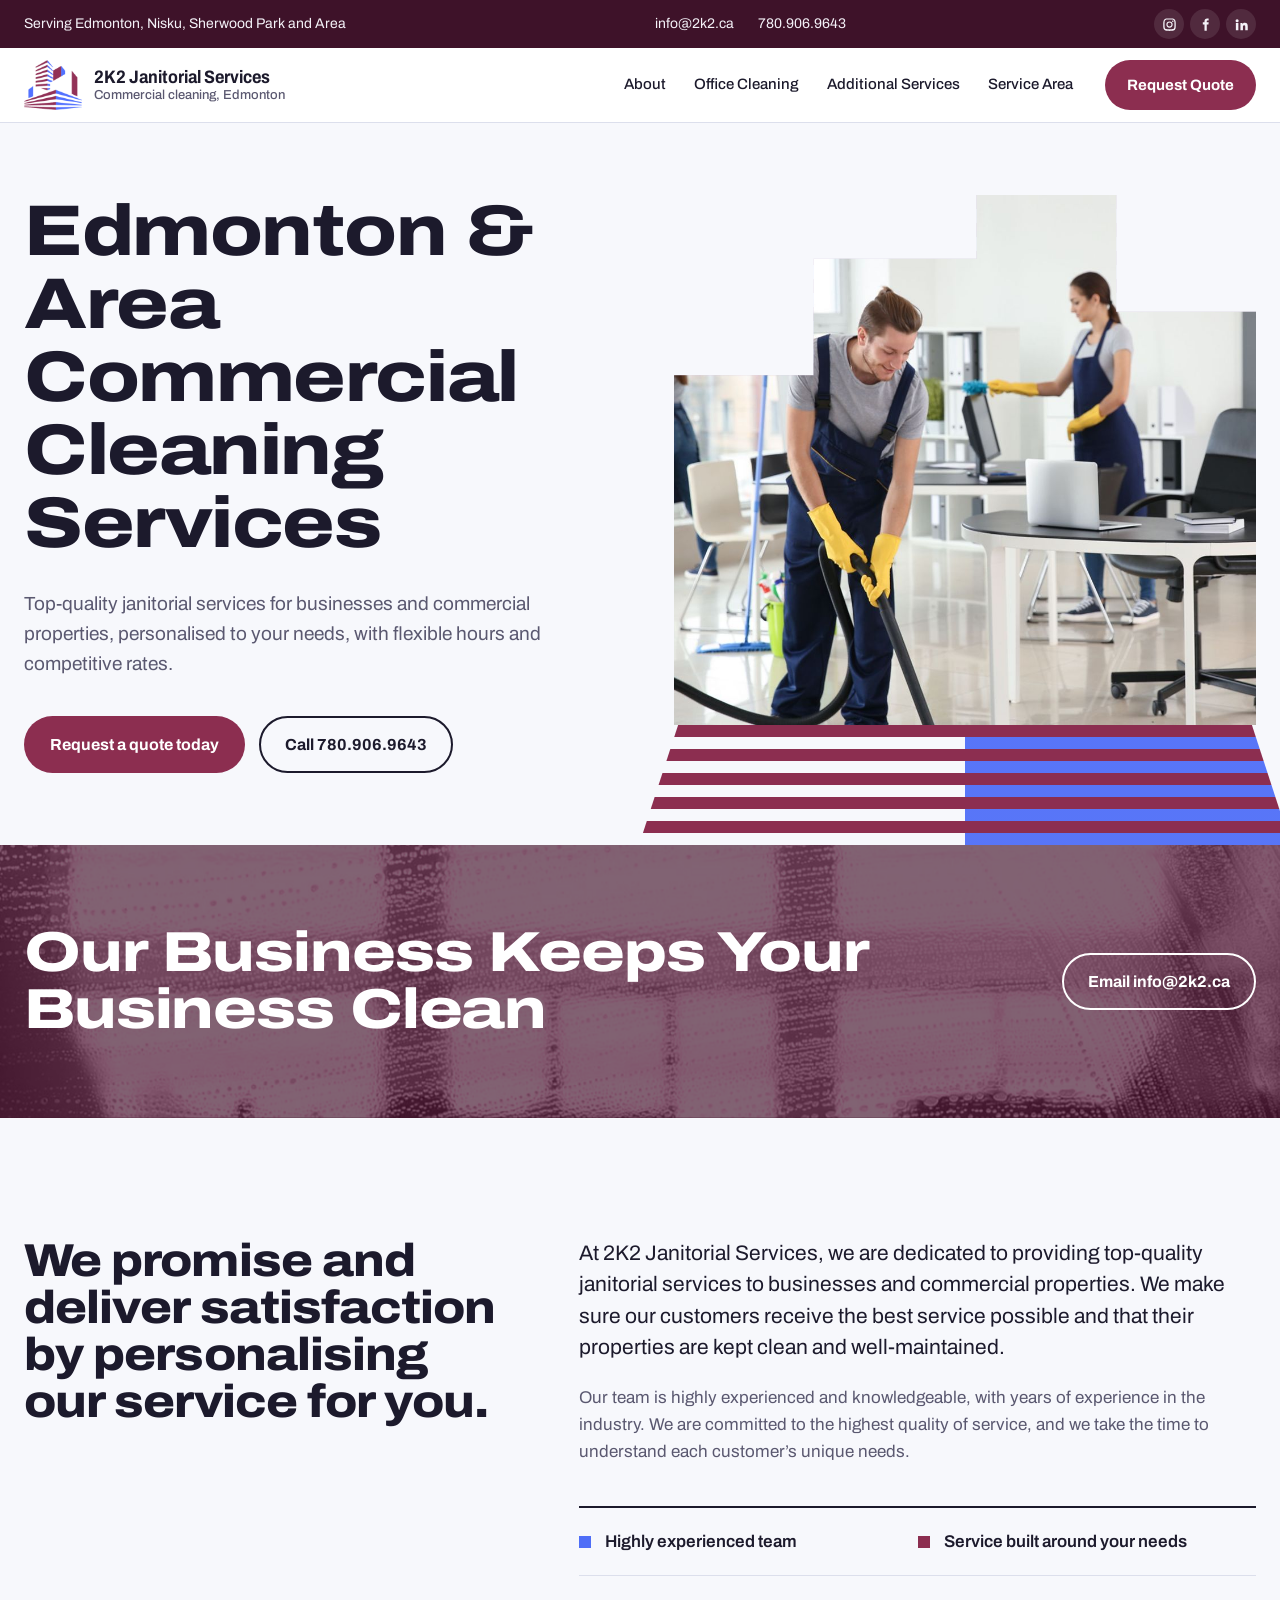
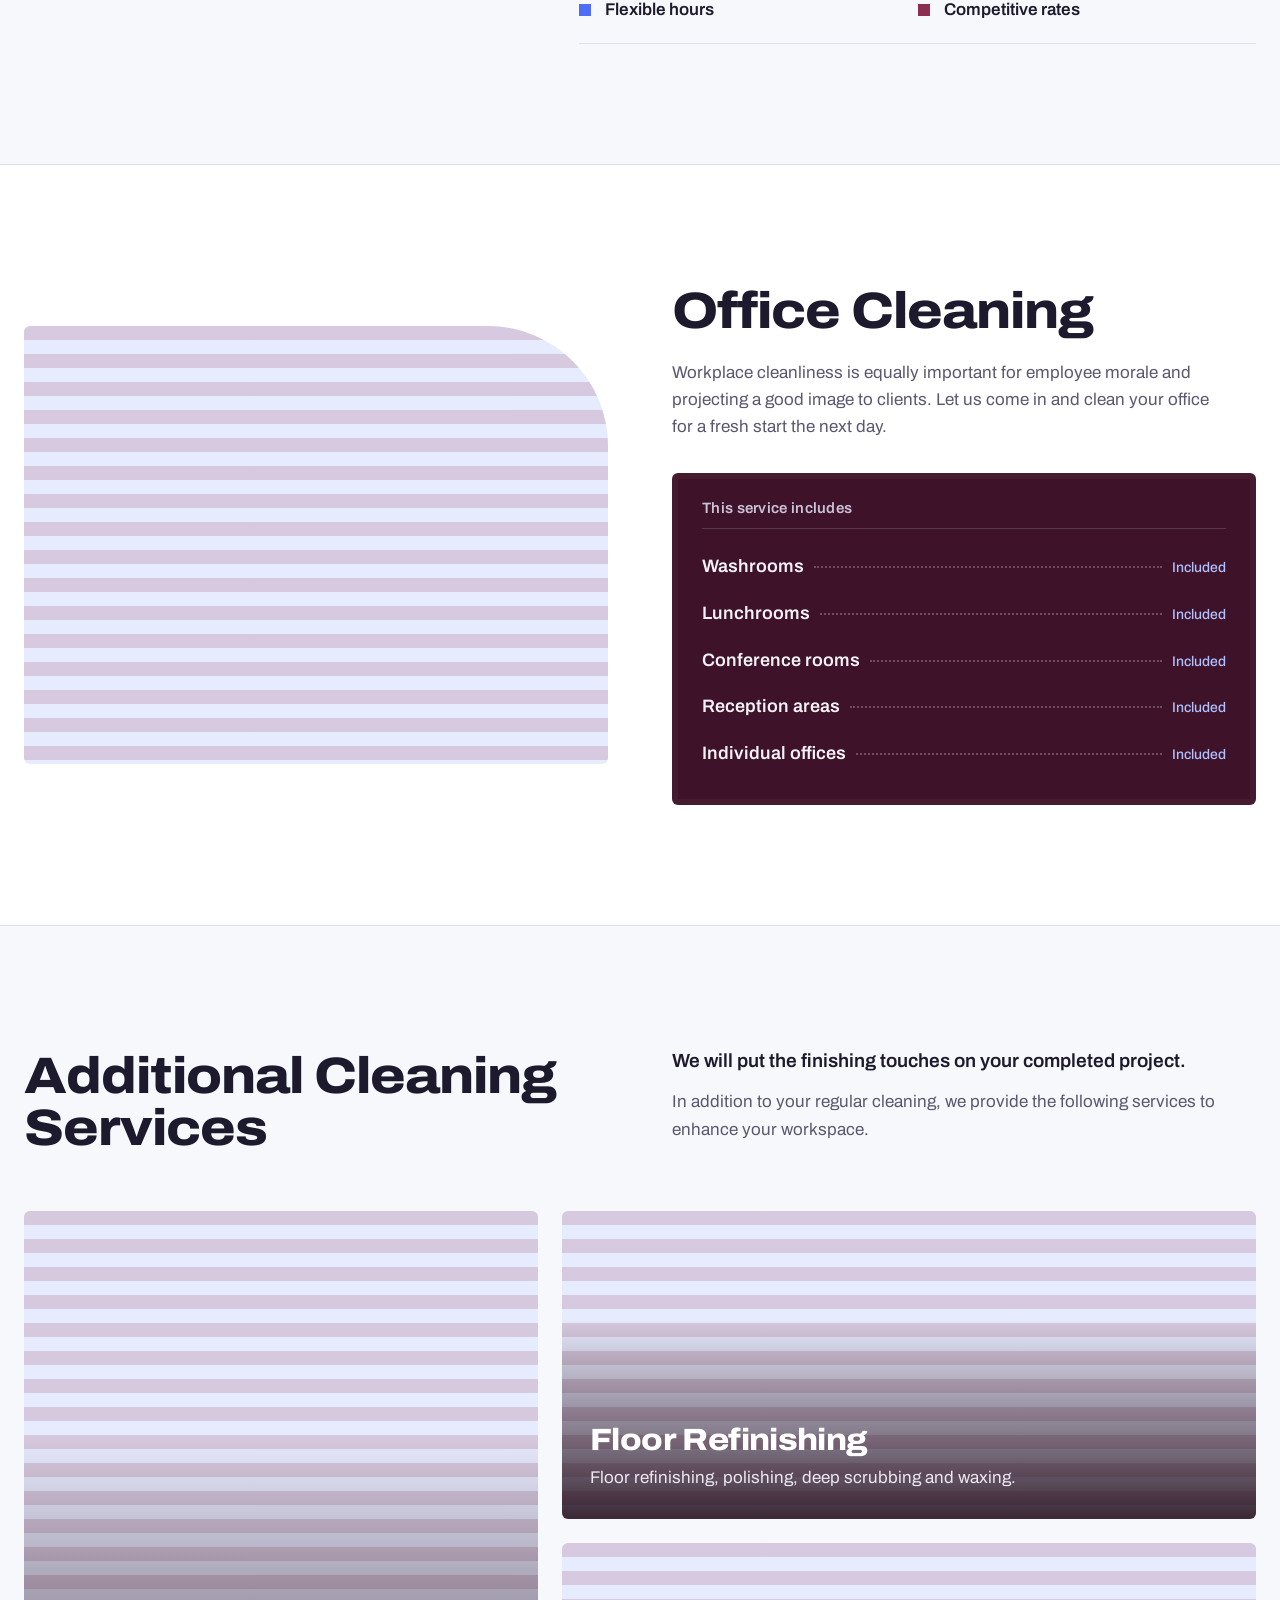
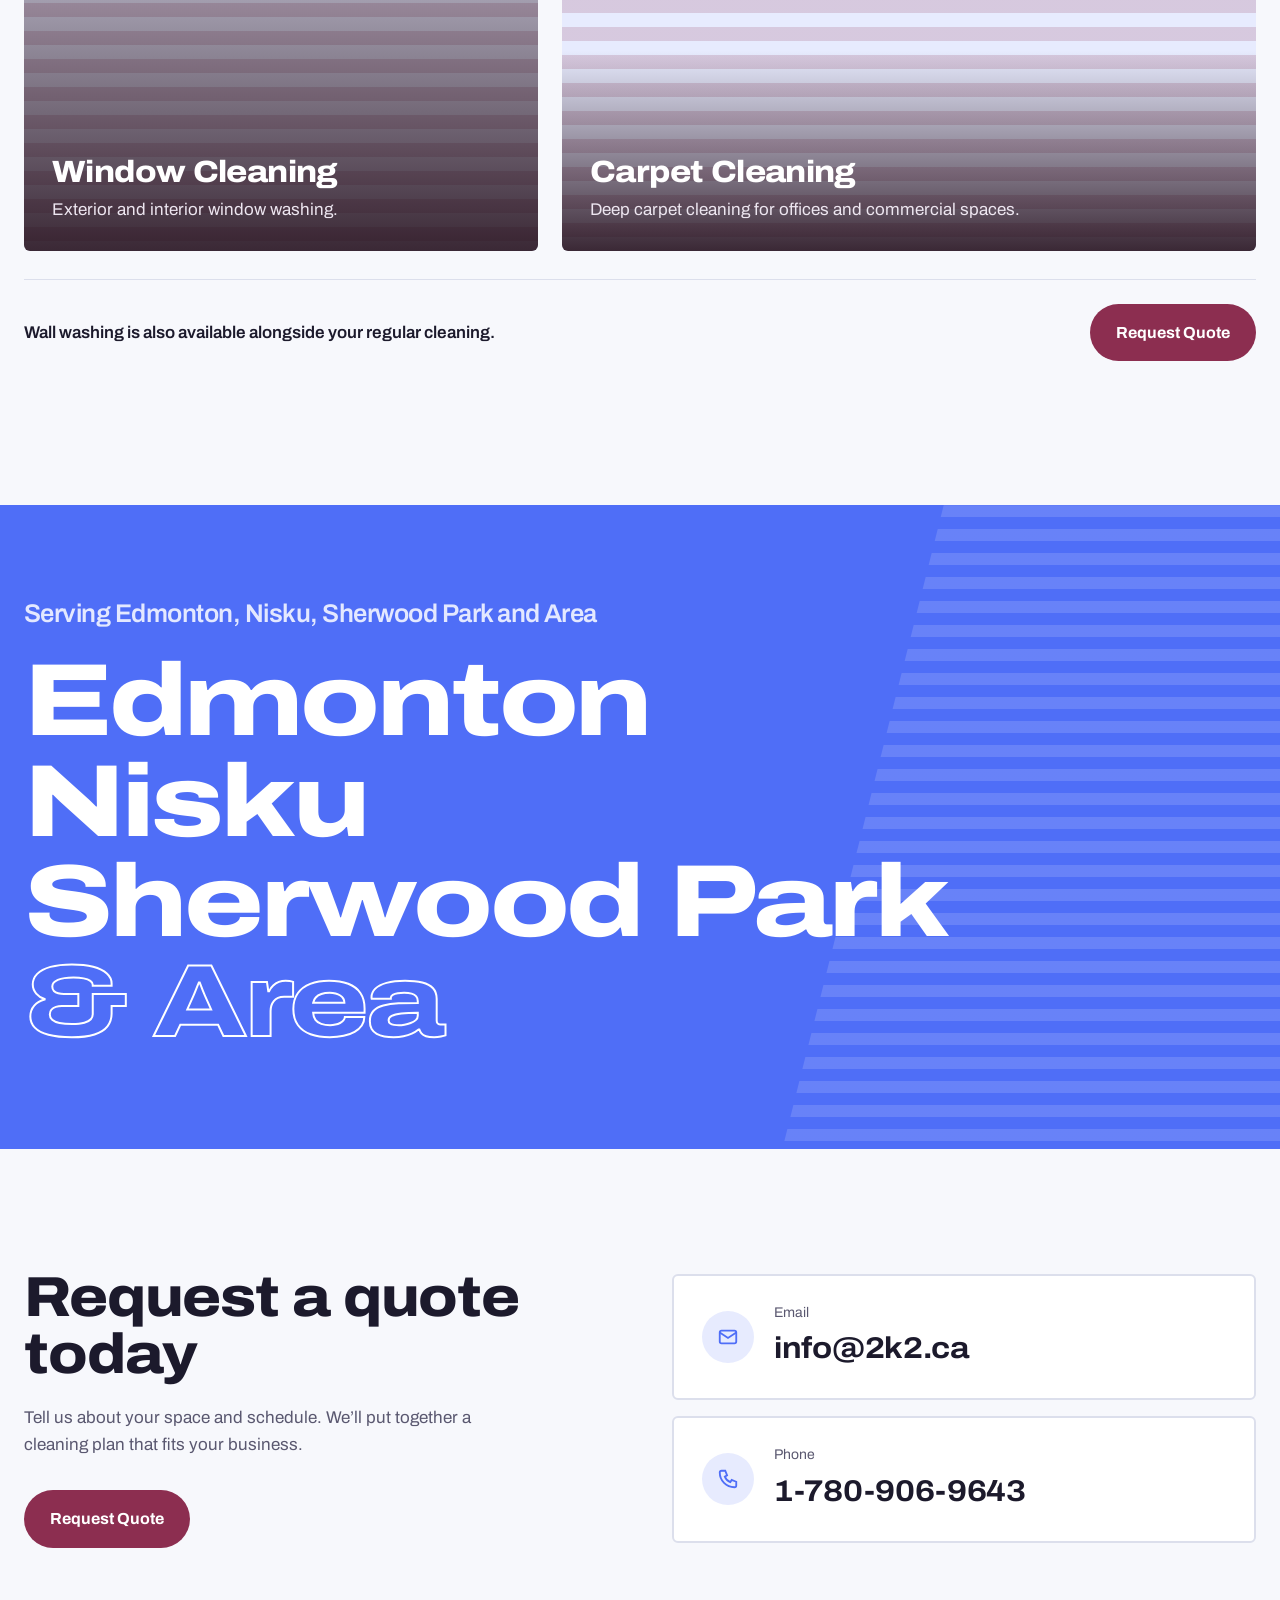
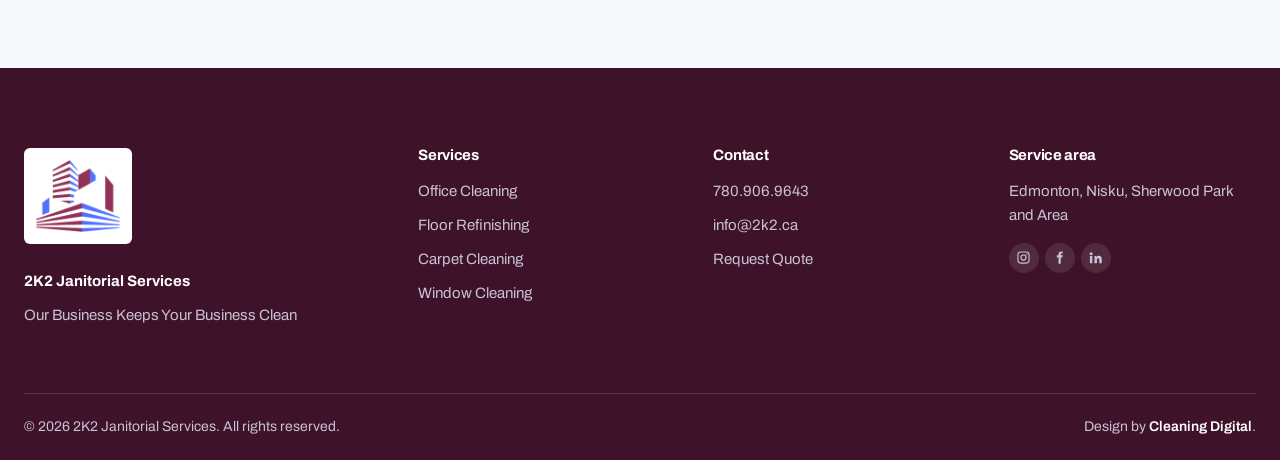
==== index.html @ 04703ae7 "2K2 homepage redesign: index.html and images" ====
<!DOCTYPE html>
<html lang="en">
<head>
<meta charset="utf-8">
<meta name="viewport" content="width=device-width, initial-scale=1, viewport-fit=cover">
<title>Edmonton & Area Commercial Cleaning Services | 2K2 Janitorial Services</title>
<meta name="description" content="We promise and deliver satisfaction by personalising our service for you! Commercial and office cleaning in Edmonton, Nisku, Sherwood Park and area.">
<link rel="icon" href="images/2k2-logo.png">
<link rel="preconnect" href="https://fonts.googleapis.com">
<link rel="preconnect" href="https://fonts.gstatic.com" crossorigin>
<link href="https://fonts.googleapis.com/css2?family=Archivo:wdth,wght@62..125,400..800&display=swap" rel="stylesheet">
<style>
:root{
  --plum:#8C2E50; --plum-deep:#3E1229; --blue:#4F6EF7; --blue-soft:#E7EBFE;
  --ink:#1C1A2C; --muted:#5A5870; --paper:#F7F8FC; --surface:#FFFFFF; --line:#DCDFEC;
  --on-dark:#F4F2F8; --on-dark-muted:#C9C2D6;
  --font:"Archivo",system-ui,-apple-system,"Segoe UI",Roboto,Arial,sans-serif;
  box-sizing:border-box;
  padding-top:env(safe-area-inset-top,0px);
  padding-bottom:env(safe-area-inset-bottom,0px);
  color-scheme:light;
}
@media (prefers-color-scheme:dark){
  :root:not([data-theme="light"]){
    --plum:#C85C84; --plum-deep:#2A0C1C; --blue:#7C93FF; --blue-soft:#1F2547;
    --ink:#EEEDF5; --muted:#ABA8BE; --paper:#13121C; --surface:#1C1B28; --line:#2F2E40;
    color-scheme:dark;
  }
}
:root[data-theme="dark"]{
  --plum:#C85C84; --plum-deep:#2A0C1C; --blue:#7C93FF; --blue-soft:#1F2547;
  --ink:#EEEDF5; --muted:#ABA8BE; --paper:#13121C; --surface:#1C1B28; --line:#2F2E40;
  color-scheme:dark;
}
*,*::before,*::after{box-sizing:inherit}
html{scroll-behavior:smooth;scroll-padding-top:calc(env(safe-area-inset-top,0px) + 84px)}
body{margin:0;font-family:var(--font);color:var(--ink);background:var(--paper);font-size:17px;line-height:1.6;-webkit-font-smoothing:antialiased}
body::before{content:"";position:fixed;inset:0 0 auto;height:env(safe-area-inset-top,0px);z-index:60;background:var(--surface)}
img{max-width:100%;display:block}
a{color:inherit}
a:focus-visible,button:focus-visible{outline:3px solid var(--blue);outline-offset:3px;border-radius:4px}
.wrap{width:min(1240px,100% - 48px);margin-inline:auto}
h1,h2,h3{font-stretch:112%;line-height:1.02;letter-spacing:-.02em;margin:0}

/* image slot: on-brand stripes show until the photo exists */
.slot{position:relative;overflow:hidden;background:
  repeating-linear-gradient(180deg,color-mix(in srgb,var(--plum) 18%,transparent) 0 14px,transparent 14px 28px),var(--blue-soft)}
.slot img{width:100%;height:100%;object-fit:cover}
.tower .slot img{object-position:35% center}

/* top bar (reference structure) */
.topbar{background:var(--plum-deep);color:var(--on-dark);font-size:14px}
.topbar .wrap{display:flex;gap:28px;align-items:center;justify-content:space-between;padding:9px 0;flex-wrap:wrap}
.topbar a{text-decoration:none}
.topbar a:hover{text-decoration:underline}
.topbar .contact{display:flex;gap:24px;flex-wrap:wrap}
.social{display:flex;gap:6px}
.social a{display:grid;place-items:center;width:30px;height:30px;border-radius:50%;background:rgba(255,255,255,.1)}
.social a:hover{background:var(--blue)}
.social svg{width:15px;height:15px;fill:currentColor}

/* header */
header.site{position:sticky;top:env(safe-area-inset-top,0px);z-index:50;background:var(--surface);border-bottom:1px solid var(--line)}
header.site .wrap{display:flex;align-items:center;gap:32px;padding:12px 0}
.brand{display:flex;align-items:center;gap:12px;text-decoration:none}
.brand img{width:58px;height:auto}
.brand span{font-stretch:88%;font-weight:700;font-size:18px;line-height:1.1}
.brand small{display:block;font-weight:500;color:var(--muted);font-size:13px;font-stretch:100%}
nav.main{display:flex;gap:28px;margin-left:auto}
nav.main a{text-decoration:none;font-weight:500;font-size:15px;padding:6px 0;border-bottom:2px solid transparent}
nav.main a:hover{border-color:var(--blue)}
.btn{white-space:nowrap;display:inline-flex;align-items:center;gap:10px;text-decoration:none;font-weight:700;font-size:16px;padding:14px 24px;border-radius:999px;border:2px solid transparent;transition:background .2s,color .2s}
.btn.primary{background:var(--plum);color:#fff}
.btn.primary:hover{background:var(--plum-deep)}
.btn.ghost{border-color:currentColor}
.btn.ghost:hover{background:var(--ink);color:var(--paper)}
header .btn{padding:11px 20px;font-size:15px}

/* hero */
.hero{padding:72px 0 0;overflow:hidden}
.hero .wrap{display:grid;grid-template-columns:1.02fr 1fr;gap:56px;align-items:end}
.hero h1{font-size:clamp(42px,5.6vw,84px);font-weight:800;font-stretch:118%;color:var(--ink)}
.hero .lead{font-size:19px;color:var(--muted);max-width:34em;margin:28px 0 36px}
.hero .ctas{display:flex;gap:14px;flex-wrap:wrap;margin-bottom:72px}
.hero .ctas .btn.ghost{color:var(--ink)}
.tower{position:relative;align-self:stretch;min-height:520px}
.tower .slot{position:absolute;inset:0 0 120px 0;
  clip-path:polygon(0 34%,24% 34%,24% 12%,52% 12%,52% 0,76% 0,76% 22%,100% 22%,100% 100%,0 100%)}
.tower .base{position:absolute;left:-6%;right:-6%;bottom:0;height:120px;
  background:repeating-linear-gradient(180deg,var(--plum) 0 12px,transparent 12px 24px);
  clip-path:polygon(6% 0,94% 0,100% 100%,0 100%)}
.tower .base::after{content:"";position:absolute;inset:0;
  background:repeating-linear-gradient(180deg,transparent 0 12px,var(--blue) 12px 24px);
  clip-path:polygon(50% 0,100% 0,100% 100%,50% 100%);opacity:.95}
@media (prefers-reduced-motion:no-preference){
  .tower .slot{animation:rise 1.1s cubic-bezier(.2,.7,.2,1) both}
  .tower .base{animation:spread .9s cubic-bezier(.2,.7,.2,1) both}
  @keyframes rise{from{clip-path:polygon(0 100%,24% 100%,24% 100%,52% 100%,52% 100%,76% 100%,76% 100%,100% 100%,100% 100%,0 100%)}}
  @keyframes spread{from{transform:scaleX(.4);opacity:0}}
}

/* tagline band on real window photo */
.band{position:relative;background:var(--plum-deep);color:#fff}
.band .slot{position:absolute;inset:0;background:var(--plum-deep)}
.band .slot img{opacity:.35;mix-blend-mode:luminosity}
.band .wrap{position:relative;padding:80px 0;display:flex;justify-content:space-between;align-items:center;gap:32px;flex-wrap:wrap}
.band p{margin:0;font-weight:800;font-stretch:125%;font-size:clamp(30px,4.4vw,62px);line-height:1;letter-spacing:-.02em;max-width:15em}
.band .btn.ghost{color:#fff}
.band .btn.ghost:hover{background:#fff;color:var(--plum-deep)}

/* about */
.about{padding:120px 0}
.about .wrap{display:grid;grid-template-columns:5fr 7fr;gap:72px}
.about h2{font-size:clamp(32px,3.6vw,50px);font-weight:800}
.about .copy p{margin:0 0 20px;max-width:38em}
.about .copy p:first-child{font-size:21px;line-height:1.5;color:var(--ink)}
.about .copy p+p{color:var(--muted)}
.commit{display:grid;grid-template-columns:repeat(2,1fr);margin:40px 0 0;padding:0;list-style:none;border-top:2px solid var(--ink)}
.commit li{padding:20px 20px 20px 0;border-bottom:1px solid var(--line);display:flex;gap:14px;align-items:baseline;font-weight:600}
.commit li::before{content:"";flex:none;width:12px;height:12px;background:var(--blue);transform:translateY(1px)}
.commit li:nth-child(even)::before{background:var(--plum)}

/* office cleaning */
.office{background:var(--surface);border-block:1px solid var(--line);padding:120px 0}
.office .wrap{display:grid;grid-template-columns:1fr 1fr;gap:64px;align-items:center}
.office .slot{aspect-ratio:4/3;border-radius:6px 120px 6px 6px}
.office h2{font-size:clamp(34px,4vw,56px);font-weight:800;margin-bottom:22px}
.office p{color:var(--muted);max-width:32em;margin:0 0 32px}
.directory{background:var(--plum-deep);color:var(--on-dark);border-radius:6px;padding:28px 30px;box-shadow:inset 0 0 0 6px rgba(255,255,255,.04)}
.directory h3{font-size:15px;font-stretch:100%;font-weight:600;color:var(--on-dark-muted);letter-spacing:.02em;margin-bottom:14px;padding-bottom:12px;border-bottom:1px solid rgba(255,255,255,.15)}
.directory ul{list-style:none;margin:0;padding:0}
.directory li{display:flex;align-items:baseline;gap:10px;padding:9px 0;font-size:18px;font-weight:600}
.directory li::after{content:"";order:1;flex:1;border-bottom:2px dotted rgba(255,255,255,.25);transform:translateY(-4px)}
.directory li span{order:2;font-size:14px;font-weight:500;color:#AFC0FF}

/* additional services */
.extra{padding:120px 0}
.extra .head{display:grid;grid-template-columns:1fr 1fr;gap:64px;align-items:end;margin-bottom:56px}
.extra h2{font-size:clamp(34px,4vw,56px);font-weight:800}
.extra .head p{margin:0 0 12px;color:var(--muted);max-width:32em}
.extra .head p:first-child{color:var(--ink);font-weight:600;font-size:19px}
.svc-grid{display:grid;grid-template-columns:1fr 1.35fr;grid-template-rows:auto auto;gap:24px}
.svc{position:relative;display:flex;flex-direction:column;justify-content:flex-end;color:#fff;border-radius:6px;overflow:hidden;min-height:300px;text-decoration:none}
.svc .slot{position:absolute;inset:0}
.svc::after{content:"";position:absolute;inset:0;background:linear-gradient(180deg,transparent 35%,rgba(30,8,20,.86))}
.svc .txt{position:relative;z-index:1;padding:28px}
.svc h3{font-size:clamp(24px,2.4vw,34px);font-weight:800;margin-bottom:8px}
.svc p{margin:0;max-width:26em;color:#EDE6F0}
.svc.tall{grid-row:span 2;min-height:640px}
.also{margin-top:28px;display:flex;justify-content:space-between;align-items:center;gap:24px;flex-wrap:wrap;padding:24px 0;border-top:1px solid var(--line)}
.also p{margin:0;font-weight:600}

/* service area */
.area{background:var(--blue);color:#fff;padding:96px 0;position:relative;overflow:hidden}
.area::before{content:"";position:absolute;right:-40px;top:0;bottom:0;width:42%;
  background:repeating-linear-gradient(180deg,rgba(255,255,255,.14) 0 12px,transparent 12px 24px);
  clip-path:polygon(30% 0,100% 0,100% 100%,0 100%)}
.area .wrap{position:relative}
.area h2{font-size:clamp(20px,2vw,26px);font-stretch:100%;font-weight:600;margin-bottom:24px;color:#E3E8FF}
.area ul{list-style:none;margin:0;padding:0}
.area li{font-size:clamp(44px,8vw,120px);font-weight:800;font-stretch:125%;line-height:.98;letter-spacing:-.03em}
.area li:last-child{color:transparent;-webkit-text-stroke:2px #fff}

/* quote */
.quote{padding:120px 0}
.quote .wrap{display:grid;grid-template-columns:1fr 1fr;gap:64px;align-items:center}
.quote h2{font-size:clamp(36px,4.4vw,64px);font-weight:800;margin-bottom:20px}
.quote p{color:var(--muted);margin:0 0 32px;max-width:28em}
.channels{display:grid;gap:16px}
.channel{display:flex;align-items:center;gap:20px;padding:26px 28px;border:2px solid var(--line);border-radius:6px;text-decoration:none;background:var(--surface);transition:border-color .2s}
.channel:hover{border-color:var(--plum)}
.channel .ic{flex:none;display:grid;place-items:center;width:52px;height:52px;border-radius:50%;background:var(--blue-soft);color:var(--blue)}
.channel .ic svg{width:22px;height:22px;fill:none;stroke:currentColor;stroke-width:2}
.channel small{display:block;color:var(--muted);font-size:14px}
.channel strong{font-size:clamp(22px,2.4vw,30px);font-stretch:110%;letter-spacing:-.01em}

/* footer */
footer{background:var(--plum-deep);color:var(--on-dark);padding:80px 0 0;font-size:15px}
footer .cols{display:grid;grid-template-columns:1.4fr 1fr 1fr 1fr;gap:48px;padding-bottom:56px}
footer .logo-tile{display:inline-block;background:#fff;border-radius:6px;padding:12px;margin-bottom:18px}
footer .logo-tile img{width:84px}
footer h3{font-size:15px;font-stretch:100%;font-weight:700;margin-bottom:16px;color:#fff}
footer ul{list-style:none;margin:0;padding:0;display:grid;gap:10px}
footer a{text-decoration:none;color:var(--on-dark-muted)}
footer a:hover{color:#fff;text-decoration:underline}
footer p{margin:0 0 10px;color:var(--on-dark-muted)}
footer .bottom{border-top:1px solid rgba(255,255,255,.12);padding:22px 0;display:flex;justify-content:space-between;gap:16px;flex-wrap:wrap;color:var(--on-dark-muted);font-size:14px}
footer .bottom a{color:#fff;font-weight:600}

@media (max-width:980px){
  nav.main{display:none}
  header .btn{margin-left:auto}
  .hero .wrap,.about .wrap,.office .wrap,.extra .head,.quote .wrap{grid-template-columns:1fr;gap:40px}
  .hero{padding-top:48px}
  .hero .ctas{margin-bottom:8px}
  .tower{min-height:420px}
  .svc-grid{grid-template-columns:1fr}
  .svc.tall{grid-row:auto;min-height:440px}
  footer .cols{grid-template-columns:1fr 1fr}
}
@media (max-width:600px){
  .wrap{width:calc(100% - 36px)}
  .topbar .area-note{display:none}
  .brand small{display:none}
  .commit{grid-template-columns:1fr}
  .about,.office,.extra,.quote{padding:80px 0}
  footer .cols{grid-template-columns:1fr}
  header .btn{padding:10px 16px;font-size:14px}
}
</style>
</head>
<body>

<div class="topbar">
  <div class="wrap">
    <span class="area-note">Serving Edmonton, Nisku, Sherwood Park and Area</span>
    <div class="contact">
      <a href="mailto:info@2k2.ca?subject=Quote">info@2k2.ca</a>
      <a href="tel:1-780-906-9643">780.906.9643</a>
    </div>
    <div class="social">
      <a href="https://www.instagram.com/2k2janitorial/?hl=en" aria-label="Instagram" target="_blank" rel="noopener"><svg viewBox="0 0 24 24"><path d="M12 7a5 5 0 1 0 0 10 5 5 0 0 0 0-10zm0 8.2a3.2 3.2 0 1 1 0-6.4 3.2 3.2 0 0 1 0 6.4zM17.3 5.5a1.2 1.2 0 1 0 0 2.4 1.2 1.2 0 0 0 0-2.4zM12 2.2c-2.7 0-3 0-4 .1-1 0-1.8.2-2.4.5a5 5 0 0 0-1.8 1.2A5 5 0 0 0 2.6 5.8c-.3.6-.4 1.4-.5 2.4-.1 1-.1 1.4-.1 4s0 3 .1 4c0 1 .2 1.8.5 2.4.3.7.6 1.2 1.2 1.8.6.6 1.1.9 1.8 1.2.6.3 1.4.4 2.4.5 1 .1 1.4.1 4 .1s3 0 4-.1c1 0 1.8-.2 2.4-.5a5 5 0 0 0 3-3c.3-.6.4-1.4.5-2.4.1-1 .1-1.4.1-4s0-3-.1-4c0-1-.2-1.8-.5-2.4a5 5 0 0 0-1.2-1.8 5 5 0 0 0-1.8-1.2c-.6-.3-1.4-.4-2.4-.5-1-.1-1.3-.1-4-.1zm0 1.8c2.6 0 2.9 0 3.9.1.9 0 1.5.2 1.8.3.5.2.8.4 1.1.7.3.3.6.7.7 1.1.1.3.3.9.3 1.8.1 1 .1 1.3.1 3.9s0 2.9-.1 3.9c0 .9-.2 1.5-.3 1.8a3.2 3.2 0 0 1-1.8 1.8c-.3.1-.9.3-1.8.3-1 .1-1.3.1-3.9.1s-2.9 0-3.9-.1c-.9 0-1.5-.2-1.8-.3a3 3 0 0 1-1.1-.7 3 3 0 0 1-.7-1.1c-.1-.3-.3-.9-.3-1.8-.1-1-.1-1.3-.1-3.9s0-2.9.1-3.9c0-.9.2-1.5.3-1.8.2-.5.4-.8.7-1.1.3-.3.7-.6 1.1-.7.3-.1.9-.3 1.8-.3 1-.1 1.3-.1 3.9-.1z"/></svg></a>
      <a href="https://www.facebook.com/2k2janitorial/" aria-label="Facebook" target="_blank" rel="noopener"><svg viewBox="0 0 24 24"><path d="M14 8.5V6.8c0-.8.2-1.2 1.4-1.2H17V2.4c-.3 0-1.3-.1-2.5-.1-2.5 0-4.1 1.5-4.1 4.3v1.9H7.7v3.3h2.7V22H14V11.8h2.7l.4-3.3H14z"/></svg></a>
      <a href="https://www.linkedin.com/company/2k2-janitorial/about/" aria-label="LinkedIn" target="_blank" rel="noopener"><svg viewBox="0 0 24 24"><path d="M4.98 3.5a2.5 2.5 0 1 1 0 5 2.5 2.5 0 0 1 0-5zM3 9.5h4V21H3V9.5zm6.5 0h3.8v1.6h.1c.5-1 1.8-2 3.8-2 4 0 4.8 2.6 4.8 6V21h-4v-5.1c0-1.2 0-2.8-1.7-2.8s-2 1.3-2 2.7V21h-4V9.5z"/></svg></a>
    </div>
  </div>
</div>

<header class="site">
  <div class="wrap">
    <a class="brand" href="https://www.2k2.ca">
      <img src="images/2k2-logo.png" alt="2K2 Janitorial Services logo" width="355" height="304">
      <span>2K2 Janitorial Services<small>Commercial cleaning, Edmonton</small></span>
    </a>
    <nav class="main" aria-label="Main">
      <a href="#about">About</a>
      <a href="#office-cleaning">Office Cleaning</a>
      <a href="#additional-services">Additional Services</a>
      <a href="#service-area">Service Area</a>
    </nav>
    <a class="btn primary" href="https://www.2k2.ca/contact">Request Quote</a>
  </div>
</header>

<main>
  <section class="hero">
    <div class="wrap">
      <div>
        <h1>Edmonton &amp; Area Commercial Cleaning Services</h1>
        <p class="lead">Top-quality janitorial services for businesses and commercial properties, personalised to your needs, with flexible hours and competitive rates.</p>
        <div class="ctas">
          <a class="btn primary" href="https://www.2k2.ca/contact">Request a quote today</a>
          <a class="btn ghost" href="tel:1-780-906-9643">Call 780.906.9643</a>
        </div>
      </div>
      <div class="tower" aria-hidden="false">
        <div class="slot"><img src="images/hero-office-crew.jpg" alt="2K2 cleaning crew vacuuming and wiping down an office" onerror="this.remove()"></div>
        <div class="base" aria-hidden="true"></div>
      </div>
    </div>
  </section>

  <section class="band" aria-label="Our promise">
    <div class="slot"><img src="images/window-glass-band.jpg" alt="" onerror="this.remove()"></div>
    <div class="wrap">
      <p>Our Business Keeps Your Business Clean</p>
      <a class="btn ghost" href="mailto:info@2k2.ca?subject=Quote">Email info@2k2.ca</a>
    </div>
  </section>

  <section class="about" id="about">
    <div class="wrap">
      <h2>We promise and deliver satisfaction by personalising our service for you.</h2>
      <div class="copy">
        <p>At 2K2 Janitorial Services, we are dedicated to providing top-quality janitorial services to businesses and commercial properties. We make sure our customers receive the best service possible and that their properties are kept clean and well-maintained.</p>
        <p>Our team is highly experienced and knowledgeable, with years of experience in the industry. We are committed to the highest quality of service, and we take the time to understand each customer’s unique needs.</p>
        <ul class="commit">
          <li>Highly experienced team</li>
          <li>Service built around your needs</li>
          <li>Flexible hours</li>
          <li>Competitive rates</li>
        </ul>
      </div>
    </div>
  </section>

  <section class="office" id="office-cleaning">
    <div class="wrap">
      <div class="slot"><img src="images/office-cleaning.jpg" alt="Janitor cleaning a modern office lunchroom" loading="lazy" onerror="this.remove()"></div>
      <div>
        <h2>Office Cleaning</h2>
        <p>Workplace cleanliness is equally important for employee morale and projecting a good image to clients. Let us come in and clean your office for a fresh start the next day.</p>
        <div class="directory">
          <h3>This service includes</h3>
          <ul>
            <li>Washrooms<span>Included</span></li>
            <li>Lunchrooms<span>Included</span></li>
            <li>Conference rooms<span>Included</span></li>
            <li>Reception areas<span>Included</span></li>
            <li>Individual offices<span>Included</span></li>
          </ul>
        </div>
      </div>
    </div>
  </section>

  <section class="extra" id="additional-services">
    <div class="wrap">
      <div class="head">
        <h2>Additional Cleaning Services</h2>
        <div>
          <p>We will put the finishing touches on your completed project.</p>
          <p>In addition to your regular cleaning, we provide the following services to enhance your workspace.</p>
        </div>
      </div>
      <div class="svc-grid">
        <a class="svc tall" href="https://www.2k2.ca/contact">
          <div class="slot"><img src="images/window-cleaning.jpg" alt="Window cleaner washing a commercial glass facade" loading="lazy" onerror="this.remove()"></div>
          <div class="txt"><h3>Window Cleaning</h3><p>Exterior and interior window washing.</p></div>
        </a>
        <a class="svc" href="https://www.2k2.ca/contact">
          <div class="slot"><img src="images/floor-refinishing.jpg" alt="Floor machine polishing a commercial floor" loading="lazy" onerror="this.remove()"></div>
          <div class="txt"><h3>Floor Refinishing</h3><p>Floor refinishing, polishing, deep scrubbing and waxing.</p></div>
        </a>
        <a class="svc" href="https://www.2k2.ca/contact">
          <div class="slot"><img src="images/carpet-cleaning.jpg" alt="Carpet extraction cleaning in an office" loading="lazy" onerror="this.remove()"></div>
          <div class="txt"><h3>Carpet Cleaning</h3><p>Deep carpet cleaning for offices and commercial spaces.</p></div>
        </a>
      </div>
      <div class="also">
        <p>Wall washing is also available alongside your regular cleaning.</p>
        <a class="btn primary" href="mailto:info@2k2.ca?subject=Request%20Quote">Request Quote</a>
      </div>
    </div>
  </section>

  <section class="area" id="service-area">
    <div class="wrap">
      <h2>Serving Edmonton, Nisku, Sherwood Park and Area</h2>
      <ul>
        <li>Edmonton</li>
        <li>Nisku</li>
        <li>Sherwood Park</li>
        <li>&amp; Area</li>
      </ul>
    </div>
  </section>

  <section class="quote" id="contact">
    <div class="wrap">
      <div>
        <h2>Request a quote today</h2>
        <p>Tell us about your space and schedule. We’ll put together a cleaning plan that fits your business.</p>
        <a class="btn primary" href="https://www.2k2.ca/contact">Request Quote</a>
      </div>
      <div class="channels">
        <a class="channel" href="mailto:info@2k2.ca?subject=Quote">
          <span class="ic"><svg viewBox="0 0 24 24"><rect x="3" y="5" width="18" height="14" rx="2"/><path d="m3 7 9 6 9-6"/></svg></span>
          <span><small>Email</small><strong>info@2k2.ca</strong></span>
        </a>
        <a class="channel" href="tel:1-780-906-9643">
          <span class="ic"><svg viewBox="0 0 24 24"><path d="M5 3h4l2 5-2.5 1.5a11 11 0 0 0 6 6L16 13l5 2v4a2 2 0 0 1-2 2A16 16 0 0 1 3 5a2 2 0 0 1 2-2z"/></svg></span>
          <span><small>Phone</small><strong>1-780-906-9643</strong></span>
        </a>
      </div>
    </div>
  </section>
</main>

<footer>
  <div class="wrap">
    <div class="cols">
      <div>
        <a class="logo-tile" href="https://www.2k2.ca"><img src="images/2k2-logo.png" alt="2K2 Janitorial Services"></a>
        <p><strong style="color:#fff">2K2 Janitorial Services</strong></p>
        <p>Our Business Keeps Your Business Clean</p>
      </div>
      <div>
        <h3>Services</h3>
        <ul>
          <li><a href="#office-cleaning">Office Cleaning</a></li>
          <li><a href="#additional-services">Floor Refinishing</a></li>
          <li><a href="#additional-services">Carpet Cleaning</a></li>
          <li><a href="#additional-services">Window Cleaning</a></li>
        </ul>
      </div>
      <div>
        <h3>Contact</h3>
        <ul>
          <li><a href="tel:1-780-906-9643">780.906.9643</a></li>
          <li><a href="mailto:info@2k2.ca">info@2k2.ca</a></li>
          <li><a href="https://www.2k2.ca/contact">Request Quote</a></li>
        </ul>
      </div>
      <div>
        <h3>Service area</h3>
        <p>Edmonton, Nisku, Sherwood Park and Area</p>
        <div class="social" style="margin-top:16px">
          <a href="https://www.instagram.com/2k2janitorial/?hl=en" aria-label="Instagram" target="_blank" rel="noopener"><svg viewBox="0 0 24 24"><path d="M12 7a5 5 0 1 0 0 10 5 5 0 0 0 0-10zm0 8.2a3.2 3.2 0 1 1 0-6.4 3.2 3.2 0 0 1 0 6.4zM17.3 5.5a1.2 1.2 0 1 0 0 2.4 1.2 1.2 0 0 0 0-2.4z"/><path d="M7.5 2.2h9a5.3 5.3 0 0 1 5.3 5.3v9a5.3 5.3 0 0 1-5.3 5.3h-9a5.3 5.3 0 0 1-5.3-5.3v-9a5.3 5.3 0 0 1 5.3-5.3zm0 1.8A3.5 3.5 0 0 0 4 7.5v9A3.5 3.5 0 0 0 7.5 20h9a3.5 3.5 0 0 0 3.5-3.5v-9A3.5 3.5 0 0 0 16.5 4h-9z"/></svg></a>
          <a href="https://www.facebook.com/2k2janitorial/" aria-label="Facebook" target="_blank" rel="noopener"><svg viewBox="0 0 24 24"><path d="M14 8.5V6.8c0-.8.2-1.2 1.4-1.2H17V2.4c-.3 0-1.3-.1-2.5-.1-2.5 0-4.1 1.5-4.1 4.3v1.9H7.7v3.3h2.7V22H14V11.8h2.7l.4-3.3H14z"/></svg></a>
          <a href="https://www.linkedin.com/company/2k2-janitorial/about/" aria-label="LinkedIn" target="_blank" rel="noopener"><svg viewBox="0 0 24 24"><path d="M4.98 3.5a2.5 2.5 0 1 1 0 5 2.5 2.5 0 0 1 0-5zM3 9.5h4V21H3V9.5zm6.5 0h3.8v1.6h.1c.5-1 1.8-2 3.8-2 4 0 4.8 2.6 4.8 6V21h-4v-5.1c0-1.2 0-2.8-1.7-2.8s-2 1.3-2 2.7V21h-4V9.5z"/></svg></a>
        </div>
      </div>
    </div>
    <div class="bottom">
      <span>© <span id="yr">2026</span> 2K2 Janitorial Services. All rights reserved.</span>
      <span>Design by <a href="https://cleaningdigital.ca/" target="_blank" rel="noopener">Cleaning Digital</a>.</span>
    </div>
  </div>
</footer>
<script>document.getElementById('yr').textContent=new Date().getFullYear();</script>
</body>
</html>
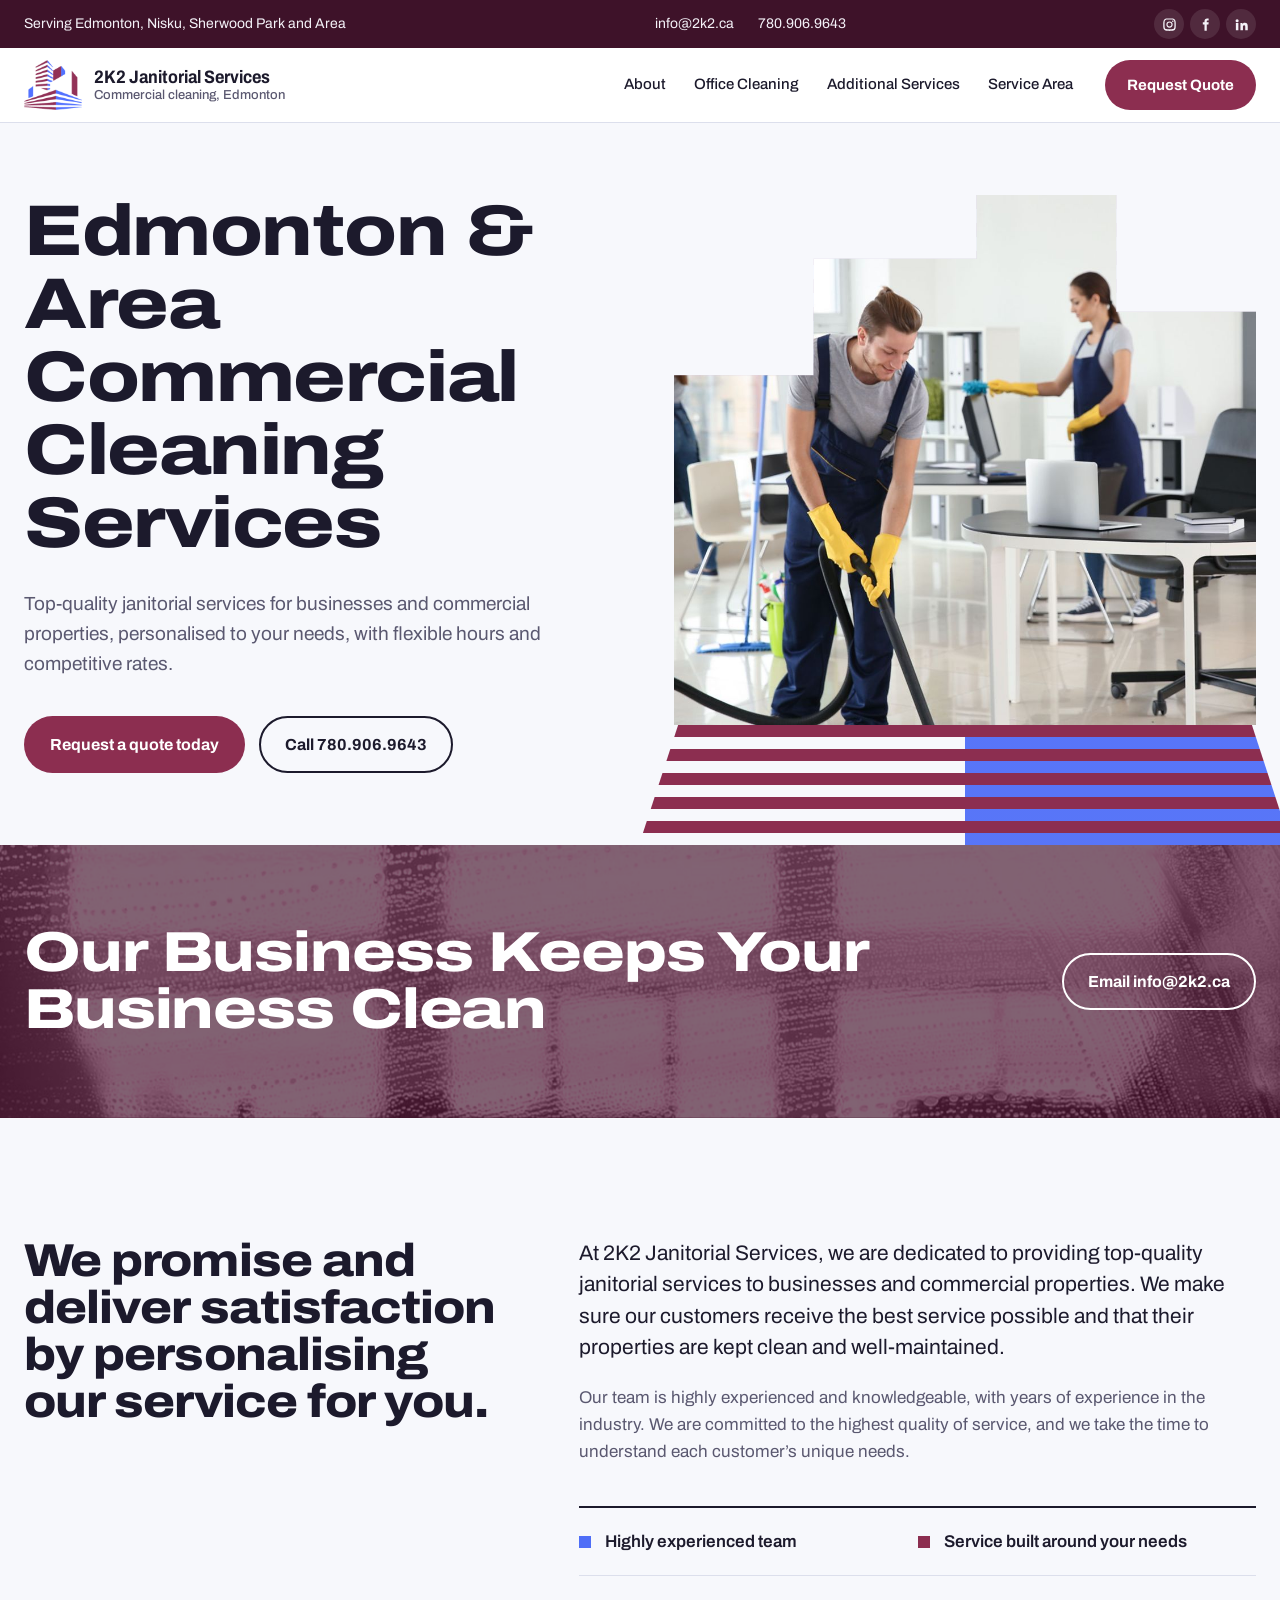
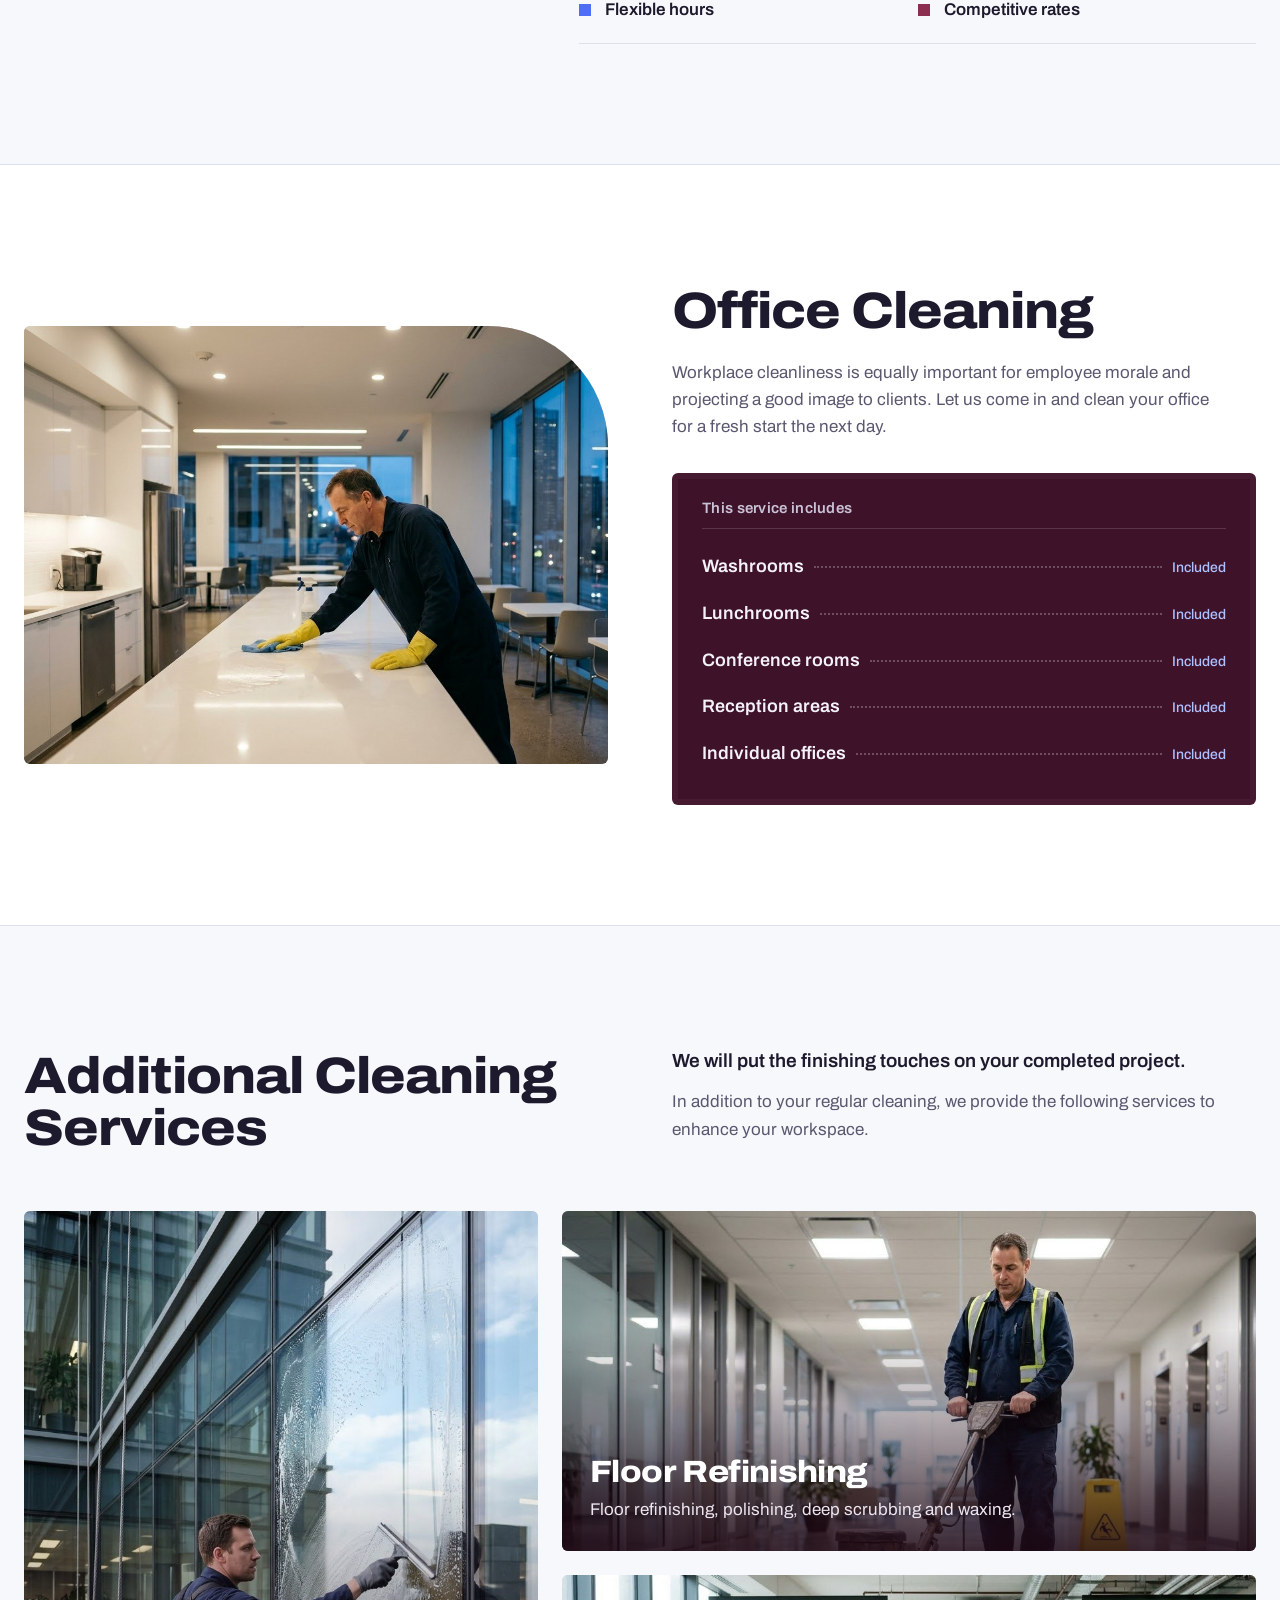
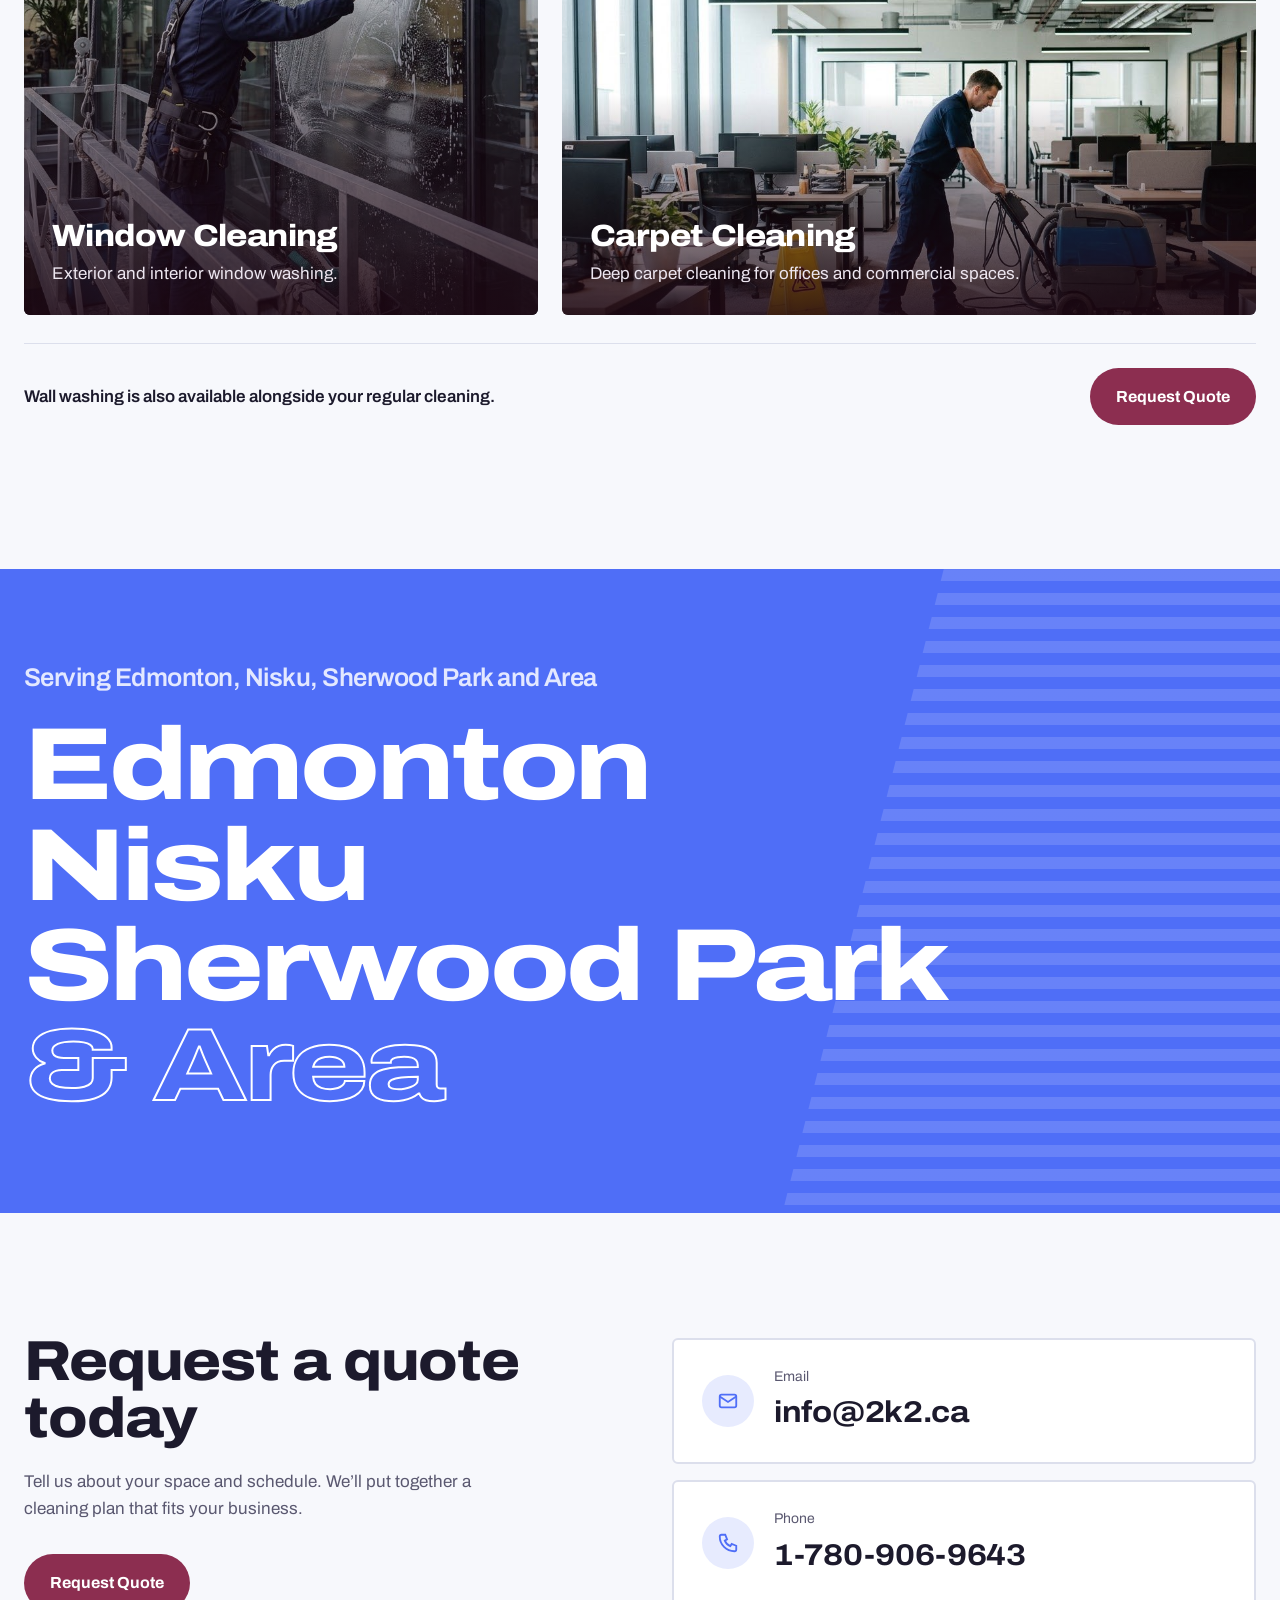
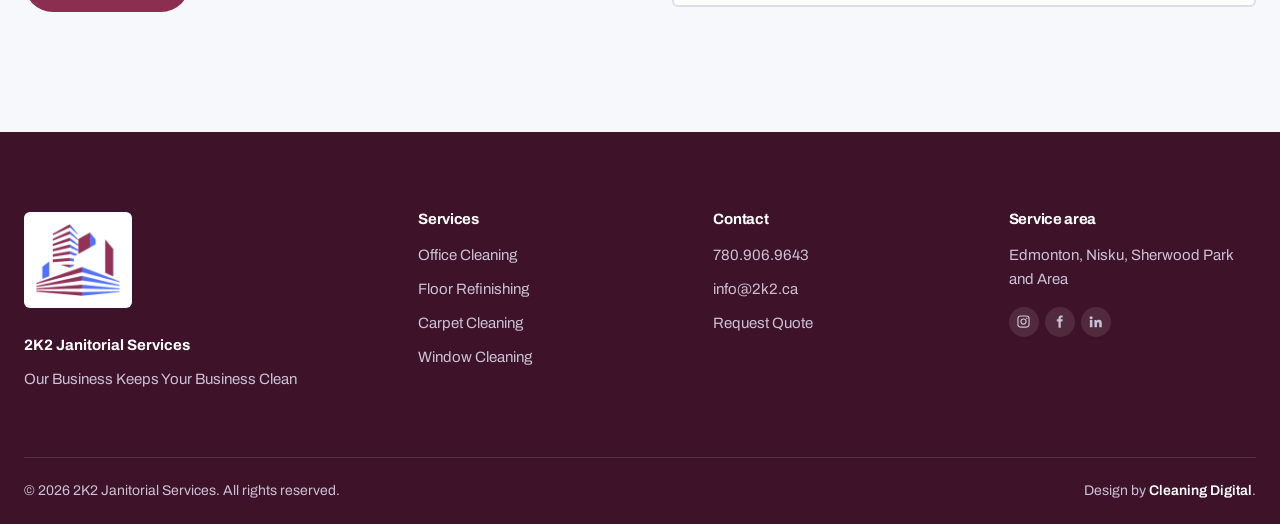
==== commit eb53cccb: "Add service photos (office, floor, carpet, window) and tune image crops" ====
--- a/index.html
+++ b/index.html
@@ -47,6 +47,10 @@
   repeating-linear-gradient(180deg,color-mix(in srgb,var(--plum) 18%,transparent) 0 14px,transparent 14px 28px),var(--blue-soft)}
 .slot img{width:100%;height:100%;object-fit:cover}
 .tower .slot img{object-position:35% center}
+.svc.tall .slot img{object-position:40% 30%}
+.office .slot img{object-position:60% center}
+.svc:nth-child(2) .slot img{object-position:55% 0%}
+.svc:nth-child(3) .slot img{object-position:55% 45%}
 
 /* top bar (reference structure) */
 .topbar{background:var(--plum-deep);color:var(--on-dark);font-size:14px}
@@ -140,13 +144,13 @@
 .extra .head p{margin:0 0 12px;color:var(--muted);max-width:32em}
 .extra .head p:first-child{color:var(--ink);font-weight:600;font-size:19px}
 .svc-grid{display:grid;grid-template-columns:1fr 1.35fr;grid-template-rows:auto auto;gap:24px}
-.svc{position:relative;display:flex;flex-direction:column;justify-content:flex-end;color:#fff;border-radius:6px;overflow:hidden;min-height:300px;text-decoration:none}
+.svc{position:relative;display:flex;flex-direction:column;justify-content:flex-end;color:#fff;border-radius:6px;overflow:hidden;min-height:340px;text-decoration:none}
 .svc .slot{position:absolute;inset:0}
 .svc::after{content:"";position:absolute;inset:0;background:linear-gradient(180deg,transparent 35%,rgba(30,8,20,.86))}
 .svc .txt{position:relative;z-index:1;padding:28px}
 .svc h3{font-size:clamp(24px,2.4vw,34px);font-weight:800;margin-bottom:8px}
 .svc p{margin:0;max-width:26em;color:#EDE6F0}
-.svc.tall{grid-row:span 2;min-height:640px}
+.svc.tall{grid-row:span 2;min-height:704px}
 .also{margin-top:28px;display:flex;justify-content:space-between;align-items:center;gap:24px;flex-wrap:wrap;padding:24px 0;border-top:1px solid var(--line)}
 .also p{margin:0;font-weight:600}
 
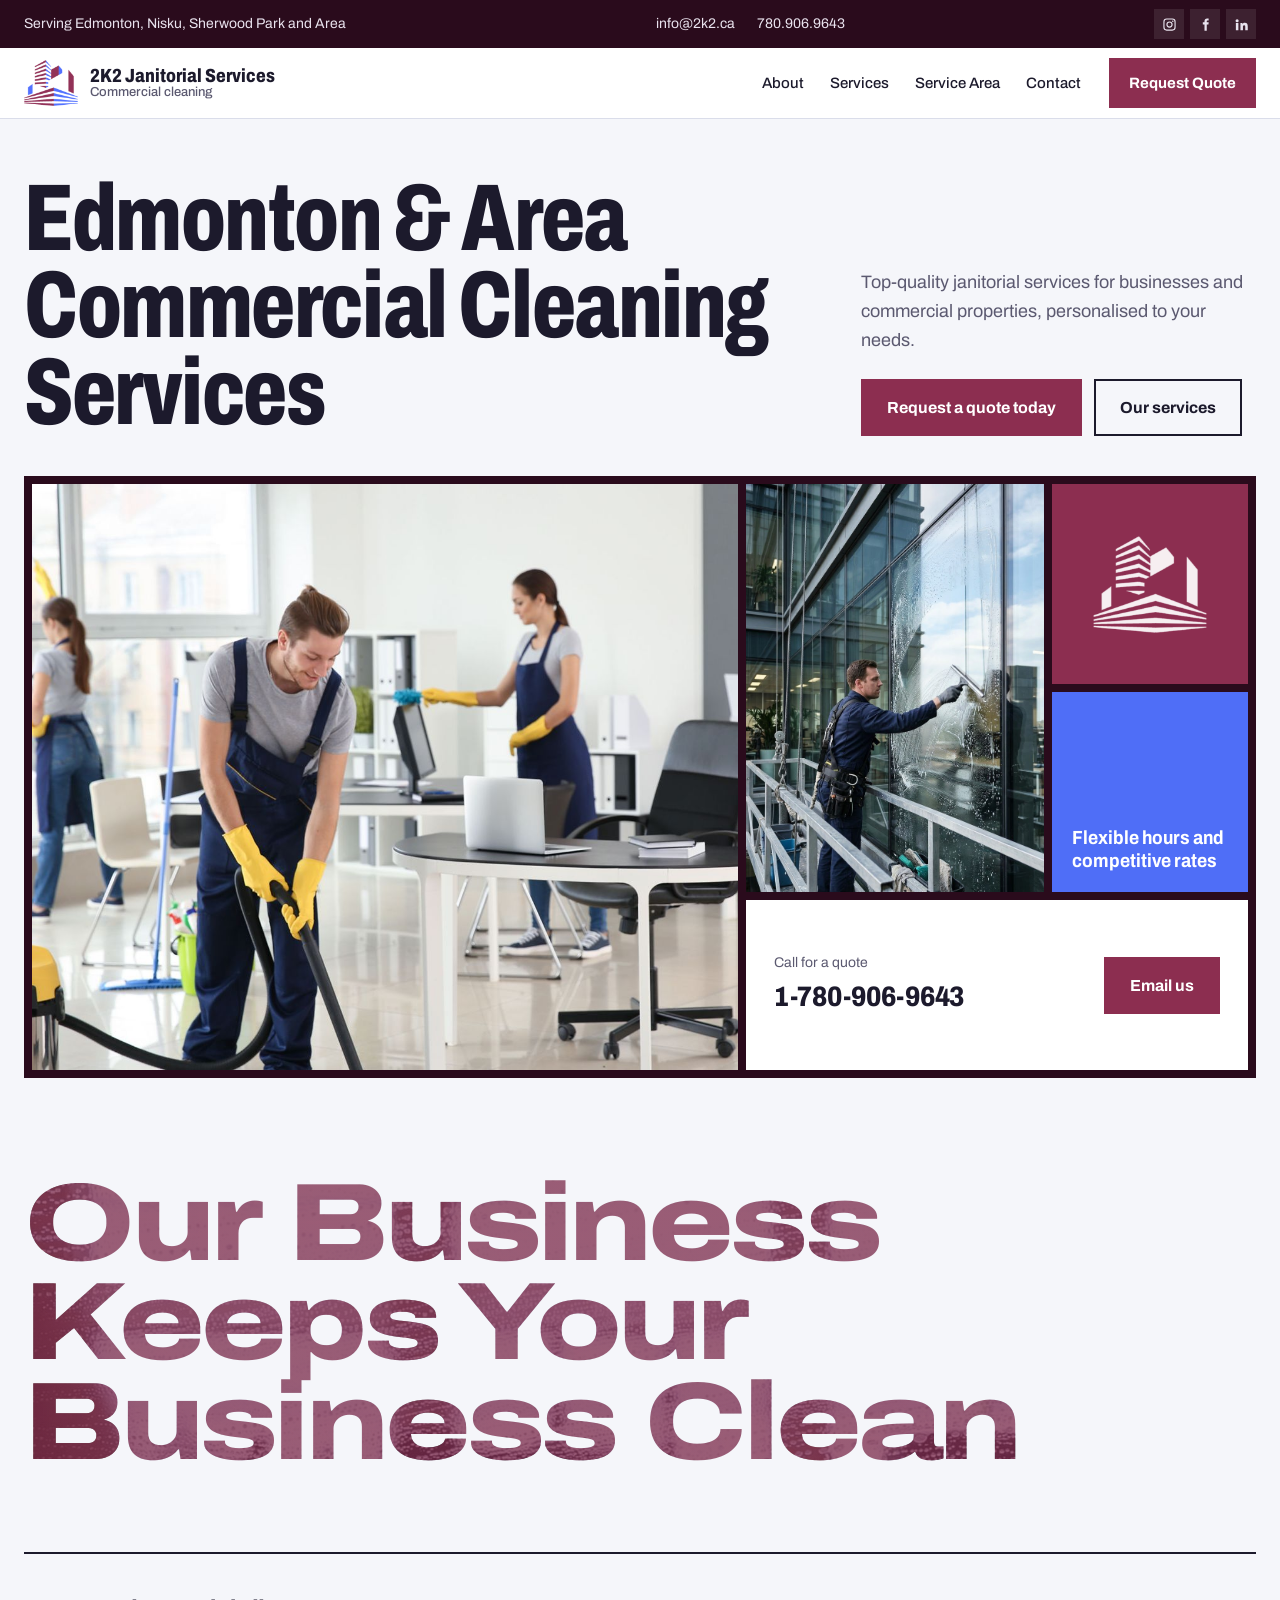
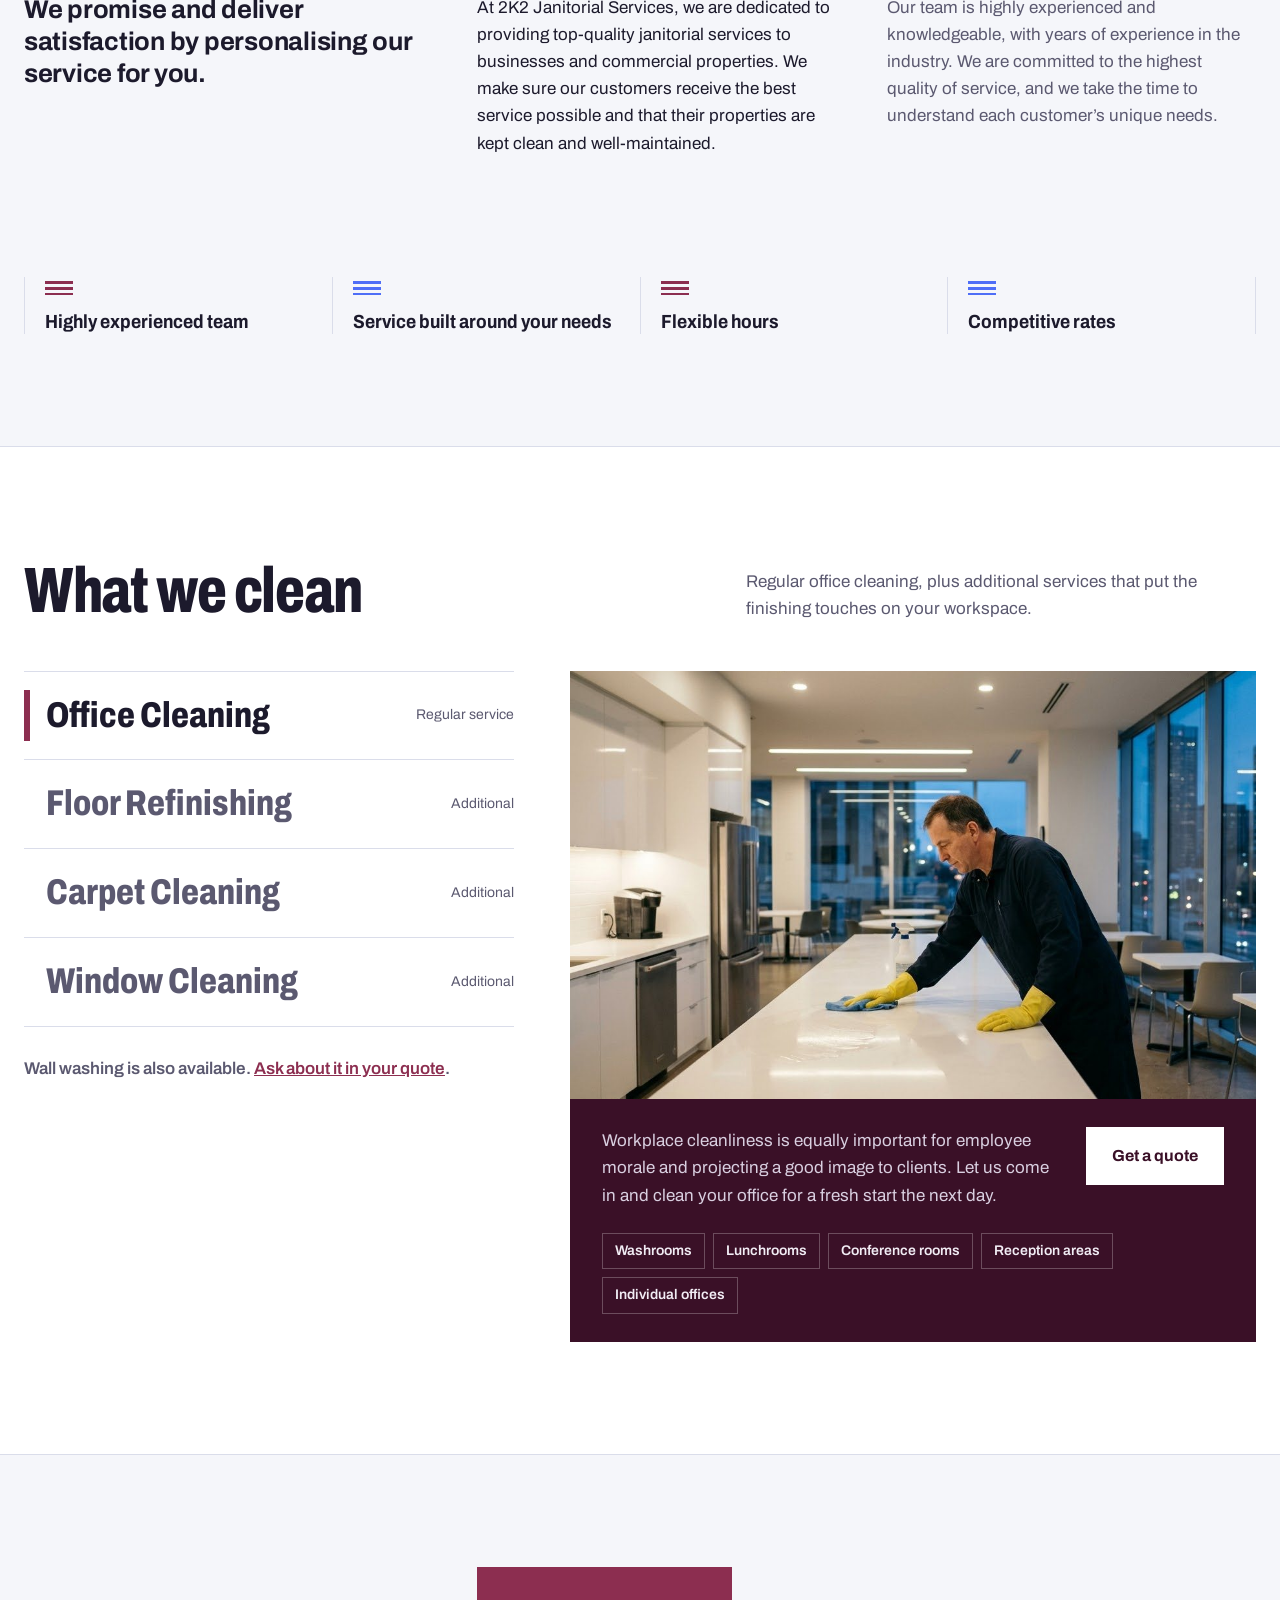
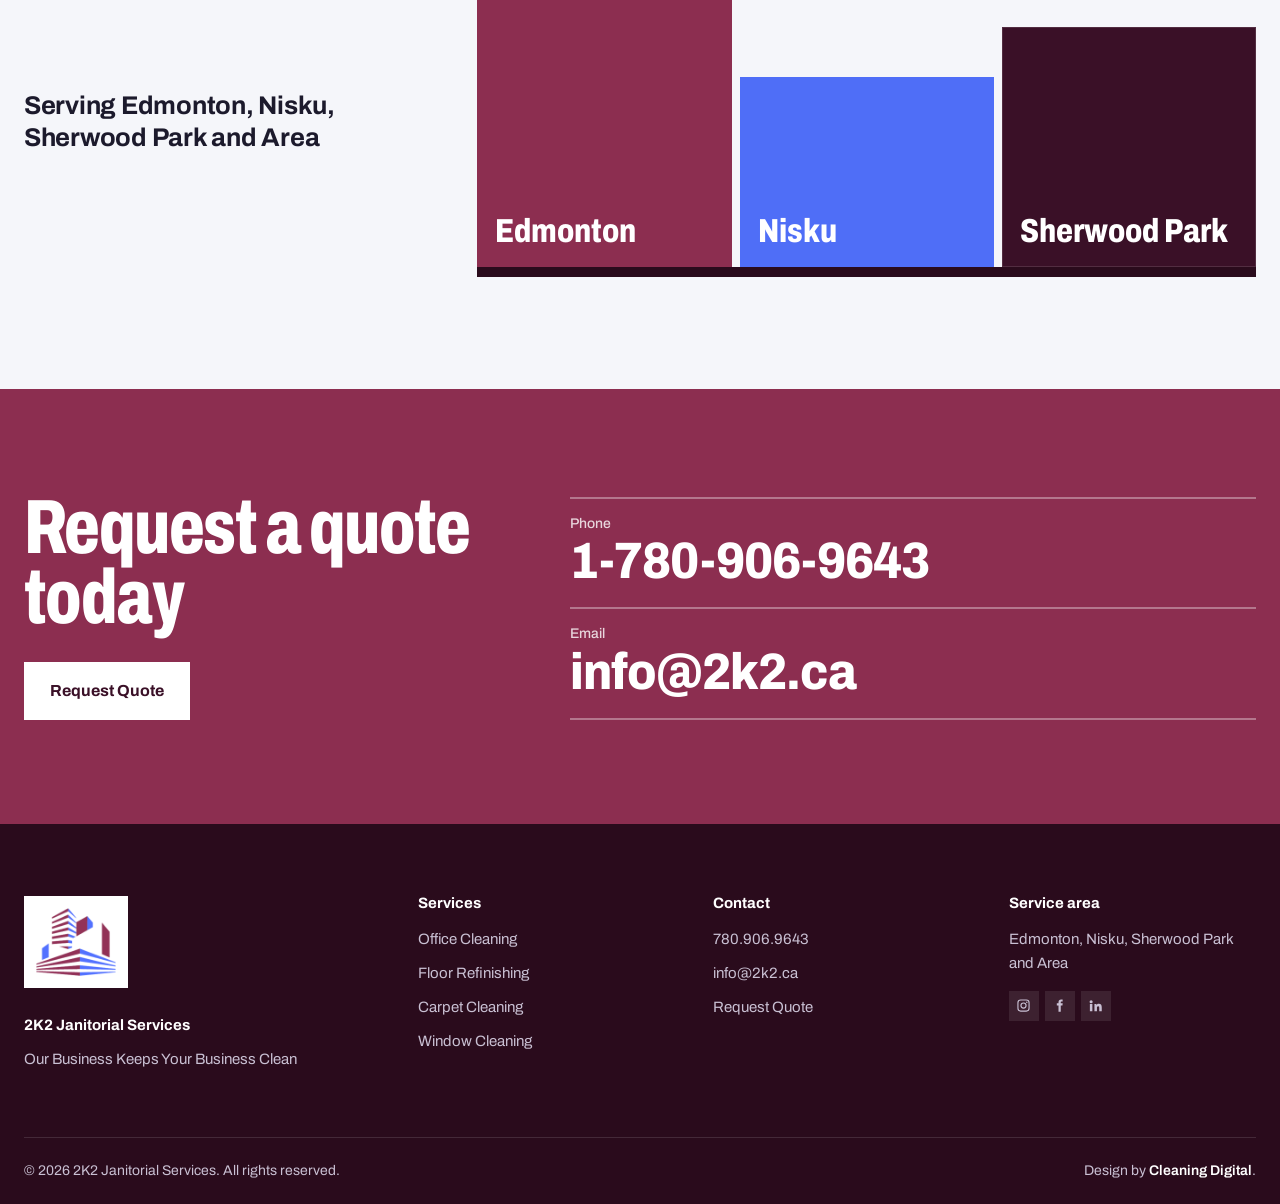
==== commit e0622a2f: "Homepage v2: curtain-wall hero, glass-textured tagline, tabbed service index, skyline service area" ====
--- a/index.html
+++ b/index.html
@@ -11,9 +11,9 @@
 <link href="https://fonts.googleapis.com/css2?family=Archivo:wdth,wght@62..125,400..800&display=swap" rel="stylesheet">
 <style>
 :root{
-  --plum:#8C2E50; --plum-deep:#3E1229; --blue:#4F6EF7; --blue-soft:#E7EBFE;
-  --ink:#1C1A2C; --muted:#5A5870; --paper:#F7F8FC; --surface:#FFFFFF; --line:#DCDFEC;
-  --on-dark:#F4F2F8; --on-dark-muted:#C9C2D6;
+  --plum:#8C2E50; --plum-deep:#3A1027; --blue:#4F6EF7; --blue-soft:#E8ECFF;
+  --ink:#1C1A2C; --muted:#5B5970; --paper:#F5F6FA; --surface:#FFFFFF; --line:#DADDEA;
+  --frame:#2A0B1C;
   --font:"Archivo",system-ui,-apple-system,"Segoe UI",Roboto,Arial,sans-serif;
   box-sizing:border-box;
   padding-top:env(safe-area-inset-top,0px);
@@ -22,194 +22,200 @@
 }
 @media (prefers-color-scheme:dark){
   :root:not([data-theme="light"]){
-    --plum:#C85C84; --plum-deep:#2A0C1C; --blue:#7C93FF; --blue-soft:#1F2547;
-    --ink:#EEEDF5; --muted:#ABA8BE; --paper:#13121C; --surface:#1C1B28; --line:#2F2E40;
+    --plum:#C35A80; --plum-deep:#2A0C1C; --blue:#7A91FF; --blue-soft:#1E2446;
+    --ink:#EEEDF5; --muted:#ACA9BF; --paper:#12111B; --surface:#1B1A27; --line:#2E2D40; --frame:#0C0610;
     color-scheme:dark;
   }
 }
 :root[data-theme="dark"]{
-  --plum:#C85C84; --plum-deep:#2A0C1C; --blue:#7C93FF; --blue-soft:#1F2547;
-  --ink:#EEEDF5; --muted:#ABA8BE; --paper:#13121C; --surface:#1C1B28; --line:#2F2E40;
+  --plum:#C35A80; --plum-deep:#2A0C1C; --blue:#7A91FF; --blue-soft:#1E2446;
+  --ink:#EEEDF5; --muted:#ACA9BF; --paper:#12111B; --surface:#1B1A27; --line:#2E2D40; --frame:#0C0610;
   color-scheme:dark;
 }
 *,*::before,*::after{box-sizing:inherit}
-html{scroll-behavior:smooth;scroll-padding-top:calc(env(safe-area-inset-top,0px) + 84px)}
+html{scroll-behavior:smooth;scroll-padding-top:calc(env(safe-area-inset-top,0px) + 80px)}
 body{margin:0;font-family:var(--font);color:var(--ink);background:var(--paper);font-size:17px;line-height:1.6;-webkit-font-smoothing:antialiased}
 body::before{content:"";position:fixed;inset:0 0 auto;height:env(safe-area-inset-top,0px);z-index:60;background:var(--surface)}
 img{max-width:100%;display:block}
 a{color:inherit}
-a:focus-visible,button:focus-visible{outline:3px solid var(--blue);outline-offset:3px;border-radius:4px}
-.wrap{width:min(1240px,100% - 48px);margin-inline:auto}
-h1,h2,h3{font-stretch:112%;line-height:1.02;letter-spacing:-.02em;margin:0}
-
-/* image slot: on-brand stripes show until the photo exists */
-.slot{position:relative;overflow:hidden;background:
-  repeating-linear-gradient(180deg,color-mix(in srgb,var(--plum) 18%,transparent) 0 14px,transparent 14px 28px),var(--blue-soft)}
-.slot img{width:100%;height:100%;object-fit:cover}
-.tower .slot img{object-position:35% center}
-.svc.tall .slot img{object-position:40% 30%}
-.office .slot img{object-position:60% center}
-.svc:nth-child(2) .slot img{object-position:55% 0%}
-.svc:nth-child(3) .slot img{object-position:55% 45%}
-
-/* top bar (reference structure) */
-.topbar{background:var(--plum-deep);color:var(--on-dark);font-size:14px}
-.topbar .wrap{display:flex;gap:28px;align-items:center;justify-content:space-between;padding:9px 0;flex-wrap:wrap}
+a:focus-visible,button:focus-visible{outline:3px solid var(--blue);outline-offset:3px}
+.wrap{width:min(1280px,100% - 48px);margin-inline:auto}
+h1,h2,h3{margin:0;line-height:1;letter-spacing:-.02em}
+.pic{position:relative;overflow:hidden;background:var(--blue-soft)}
+.pic img{width:100%;height:100%;object-fit:cover}
+.btn{white-space:nowrap;display:inline-flex;align-items:center;justify-content:center;gap:10px;text-decoration:none;font-weight:700;font-size:16px;padding:14px 24px;border:2px solid transparent;transition:background .2s,color .2s,border-color .2s}
+.btn.plum{background:var(--plum);color:#fff}
+.btn.plum:hover{background:var(--plum-deep)}
+.btn.line{border-color:currentColor}
+
+/* top bar */
+.topbar{background:var(--frame);color:#E9E3EE;font-size:14px}
+.topbar .wrap{display:flex;gap:24px;align-items:center;justify-content:space-between;padding:9px 0;flex-wrap:wrap}
 .topbar a{text-decoration:none}
 .topbar a:hover{text-decoration:underline}
-.topbar .contact{display:flex;gap:24px;flex-wrap:wrap}
+.topbar .tb-links{display:flex;gap:22px}
 .social{display:flex;gap:6px}
-.social a{display:grid;place-items:center;width:30px;height:30px;border-radius:50%;background:rgba(255,255,255,.1)}
+.social a{display:grid;place-items:center;width:30px;height:30px;background:rgba(255,255,255,.09)}
 .social a:hover{background:var(--blue)}
 .social svg{width:15px;height:15px;fill:currentColor}
 
 /* header */
 header.site{position:sticky;top:env(safe-area-inset-top,0px);z-index:50;background:var(--surface);border-bottom:1px solid var(--line)}
-header.site .wrap{display:flex;align-items:center;gap:32px;padding:12px 0}
+header.site .wrap{display:flex;align-items:center;gap:28px;padding:10px 0}
 .brand{display:flex;align-items:center;gap:12px;text-decoration:none}
-.brand img{width:58px;height:auto}
-.brand span{font-stretch:88%;font-weight:700;font-size:18px;line-height:1.1}
-.brand small{display:block;font-weight:500;color:var(--muted);font-size:13px;font-stretch:100%}
-nav.main{display:flex;gap:28px;margin-left:auto}
-nav.main a{text-decoration:none;font-weight:500;font-size:15px;padding:6px 0;border-bottom:2px solid transparent}
-nav.main a:hover{border-color:var(--blue)}
-.btn{white-space:nowrap;display:inline-flex;align-items:center;gap:10px;text-decoration:none;font-weight:700;font-size:16px;padding:14px 24px;border-radius:999px;border:2px solid transparent;transition:background .2s,color .2s}
-.btn.primary{background:var(--plum);color:#fff}
-.btn.primary:hover{background:var(--plum-deep)}
-.btn.ghost{border-color:currentColor}
-.btn.ghost:hover{background:var(--ink);color:var(--paper)}
-header .btn{padding:11px 20px;font-size:15px}
-
-/* hero */
-.hero{padding:72px 0 0;overflow:hidden}
-.hero .wrap{display:grid;grid-template-columns:1.02fr 1fr;gap:56px;align-items:end}
-.hero h1{font-size:clamp(42px,5.6vw,84px);font-weight:800;font-stretch:118%;color:var(--ink)}
-.hero .lead{font-size:19px;color:var(--muted);max-width:34em;margin:28px 0 36px}
-.hero .ctas{display:flex;gap:14px;flex-wrap:wrap;margin-bottom:72px}
-.hero .ctas .btn.ghost{color:var(--ink)}
-.tower{position:relative;align-self:stretch;min-height:520px}
-.tower .slot{position:absolute;inset:0 0 120px 0;
-  clip-path:polygon(0 34%,24% 34%,24% 12%,52% 12%,52% 0,76% 0,76% 22%,100% 22%,100% 100%,0 100%)}
-.tower .base{position:absolute;left:-6%;right:-6%;bottom:0;height:120px;
-  background:repeating-linear-gradient(180deg,var(--plum) 0 12px,transparent 12px 24px);
-  clip-path:polygon(6% 0,94% 0,100% 100%,0 100%)}
-.tower .base::after{content:"";position:absolute;inset:0;
-  background:repeating-linear-gradient(180deg,transparent 0 12px,var(--blue) 12px 24px);
-  clip-path:polygon(50% 0,100% 0,100% 100%,50% 100%);opacity:.95}
+.brand img{width:54px;height:auto}
+.brand b{font-stretch:80%;font-size:19px;line-height:1.05;font-weight:800}
+.brand b span{display:block;font-weight:500;font-stretch:100%;font-size:13px;color:var(--muted)}
+nav.main{margin-left:auto;display:flex;gap:26px}
+nav.main a{text-decoration:none;font-weight:500;font-size:15px}
+nav.main a:hover{color:var(--plum)}
+header .btn{padding:11px 18px;font-size:15px}
+
+/* hero: headline + curtain-wall facade */
+.hero{padding:56px 0 0}
+.hero-top{display:grid;grid-template-columns:8fr 4fr;gap:48px;align-items:end;margin-bottom:40px}
+.hero h1{font-size:clamp(46px,7.4vw,118px);font-weight:800;font-stretch:72%;line-height:.92;letter-spacing:-.015em}
+.hero-side p{margin:0 0 24px;color:var(--muted);font-size:18px}
+.hero-side .btns{display:flex;gap:12px;flex-wrap:wrap}
+.hero-side .btn.line{color:var(--ink)}
+.hero-side .btn.line:hover{background:var(--ink);color:var(--paper)}
+
+.facade{display:grid;grid-template-columns:repeat(12,1fr);grid-template-rows:200px 200px 170px;gap:8px;padding:8px;background:var(--frame)}
+.pane{position:relative;overflow:hidden}
+.pane.a{grid-column:1/8;grid-row:1/4}
+.pane.b{grid-column:8/11;grid-row:1/3}
+.pane.c{grid-column:11/13;grid-row:1/2;background:var(--plum);display:grid;place-items:center}
+.pane.d{grid-column:11/13;grid-row:2/3;background:var(--blue);color:#fff;padding:20px;display:flex;align-items:flex-end}
+.pane.e{grid-column:8/13;grid-row:3/4;background:var(--surface);display:flex;align-items:center;justify-content:space-between;gap:16px;padding:24px 28px}
+.pane.a img{object-position:30% center}
+.pane.b img{object-position:40% 25%}
+.pane.c img{width:58%;filter:brightness(0) invert(1);opacity:.92}
+.pane.d p{margin:0;font-weight:700;font-size:19px;line-height:1.2;font-stretch:90%}
+.pane.e small{display:block;color:var(--muted);font-size:14px}
+.pane.e a.tel{font-size:clamp(22px,2.2vw,32px);font-weight:800;font-stretch:85%;text-decoration:none;letter-spacing:-.01em}
+.pane.e a.tel:hover{color:var(--plum)}
+/* glass glare sweeps once across the panes on load */
+.facade{position:relative;overflow:hidden}
 @media (prefers-reduced-motion:no-preference){
-  .tower .slot{animation:rise 1.1s cubic-bezier(.2,.7,.2,1) both}
-  .tower .base{animation:spread .9s cubic-bezier(.2,.7,.2,1) both}
-  @keyframes rise{from{clip-path:polygon(0 100%,24% 100%,24% 100%,52% 100%,52% 100%,76% 100%,76% 100%,100% 100%,100% 100%,0 100%)}}
-  @keyframes spread{from{transform:scaleX(.4);opacity:0}}
-}
-
-/* tagline band on real window photo */
-.band{position:relative;background:var(--plum-deep);color:#fff}
-.band .slot{position:absolute;inset:0;background:var(--plum-deep)}
-.band .slot img{opacity:.35;mix-blend-mode:luminosity}
-.band .wrap{position:relative;padding:80px 0;display:flex;justify-content:space-between;align-items:center;gap:32px;flex-wrap:wrap}
-.band p{margin:0;font-weight:800;font-stretch:125%;font-size:clamp(30px,4.4vw,62px);line-height:1;letter-spacing:-.02em;max-width:15em}
-.band .btn.ghost{color:#fff}
-.band .btn.ghost:hover{background:#fff;color:var(--plum-deep)}
+  .facade::after{content:"";position:absolute;top:0;bottom:0;width:30%;left:-40%;
+    background:linear-gradient(100deg,transparent,rgba(255,255,255,.28),transparent);
+    animation:glare 1.6s .4s ease-out forwards;pointer-events:none}
+  @keyframes glare{to{left:120%}}
+}
+
+/* tagline cut from the glass photo */
+.tagline{padding:96px 0 40px}
+.tagline p{margin:0;font-weight:800;font-stretch:125%;font-size:clamp(40px,8.6vw,138px);line-height:.9;letter-spacing:-.035em;
+  color:var(--plum);
+  background:linear-gradient(rgba(122,36,70,.74),rgba(122,36,70,.74)),var(--glass,none) center/cover;
+  -webkit-background-clip:text;background-clip:text;-webkit-text-fill-color:transparent}
+@supports not ((-webkit-background-clip:text) or (background-clip:text)){
+  .tagline p{-webkit-text-fill-color:currentColor}
+}
 
 /* about */
-.about{padding:120px 0}
-.about .wrap{display:grid;grid-template-columns:5fr 7fr;gap:72px}
-.about h2{font-size:clamp(32px,3.6vw,50px);font-weight:800}
-.about .copy p{margin:0 0 20px;max-width:38em}
-.about .copy p:first-child{font-size:21px;line-height:1.5;color:var(--ink)}
-.about .copy p+p{color:var(--muted)}
-.commit{display:grid;grid-template-columns:repeat(2,1fr);margin:40px 0 0;padding:0;list-style:none;border-top:2px solid var(--ink)}
-.commit li{padding:20px 20px 20px 0;border-bottom:1px solid var(--line);display:flex;gap:14px;align-items:baseline;font-weight:600}
-.commit li::before{content:"";flex:none;width:12px;height:12px;background:var(--blue);transform:translateY(1px)}
-.commit li:nth-child(even)::before{background:var(--plum)}
-
-/* office cleaning */
-.office{background:var(--surface);border-block:1px solid var(--line);padding:120px 0}
-.office .wrap{display:grid;grid-template-columns:1fr 1fr;gap:64px;align-items:center}
-.office .slot{aspect-ratio:4/3;border-radius:6px 120px 6px 6px}
-.office h2{font-size:clamp(34px,4vw,56px);font-weight:800;margin-bottom:22px}
-.office p{color:var(--muted);max-width:32em;margin:0 0 32px}
-.directory{background:var(--plum-deep);color:var(--on-dark);border-radius:6px;padding:28px 30px;box-shadow:inset 0 0 0 6px rgba(255,255,255,.04)}
-.directory h3{font-size:15px;font-stretch:100%;font-weight:600;color:var(--on-dark-muted);letter-spacing:.02em;margin-bottom:14px;padding-bottom:12px;border-bottom:1px solid rgba(255,255,255,.15)}
-.directory ul{list-style:none;margin:0;padding:0}
-.directory li{display:flex;align-items:baseline;gap:10px;padding:9px 0;font-size:18px;font-weight:600}
-.directory li::after{content:"";order:1;flex:1;border-bottom:2px dotted rgba(255,255,255,.25);transform:translateY(-4px)}
-.directory li span{order:2;font-size:14px;font-weight:500;color:#AFC0FF}
-
-/* additional services */
-.extra{padding:120px 0}
-.extra .head{display:grid;grid-template-columns:1fr 1fr;gap:64px;align-items:end;margin-bottom:56px}
-.extra h2{font-size:clamp(34px,4vw,56px);font-weight:800}
-.extra .head p{margin:0 0 12px;color:var(--muted);max-width:32em}
-.extra .head p:first-child{color:var(--ink);font-weight:600;font-size:19px}
-.svc-grid{display:grid;grid-template-columns:1fr 1.35fr;grid-template-rows:auto auto;gap:24px}
-.svc{position:relative;display:flex;flex-direction:column;justify-content:flex-end;color:#fff;border-radius:6px;overflow:hidden;min-height:340px;text-decoration:none}
-.svc .slot{position:absolute;inset:0}
-.svc::after{content:"";position:absolute;inset:0;background:linear-gradient(180deg,transparent 35%,rgba(30,8,20,.86))}
-.svc .txt{position:relative;z-index:1;padding:28px}
-.svc h3{font-size:clamp(24px,2.4vw,34px);font-weight:800;margin-bottom:8px}
-.svc p{margin:0;max-width:26em;color:#EDE6F0}
-.svc.tall{grid-row:span 2;min-height:704px}
-.also{margin-top:28px;display:flex;justify-content:space-between;align-items:center;gap:24px;flex-wrap:wrap;padding:24px 0;border-top:1px solid var(--line)}
-.also p{margin:0;font-weight:600}
+.about{padding:40px 0 112px}
+.about .wrap{display:grid;grid-template-columns:4fr 8fr;gap:64px;border-top:2px solid var(--ink);padding-top:40px}
+.about h2{font-size:clamp(22px,2vw,28px);font-weight:700;font-stretch:100%;line-height:1.25;letter-spacing:-.01em}
+.about .cols{display:grid;grid-template-columns:1fr 1fr;gap:40px}
+.about p{margin:0;color:var(--muted)}
+.about p:first-child{color:var(--ink)}
+.pillars{grid-column:1/-1;display:grid;grid-template-columns:repeat(4,1fr);margin-top:56px;border-left:1px solid var(--line)}
+.pillars div{padding:4px 20px 0;border-right:1px solid var(--line)}
+.pillars i{display:block;width:28px;height:14px;margin-bottom:16px;background:repeating-linear-gradient(180deg,var(--plum) 0 3px,transparent 3px 6px)}
+.pillars div:nth-child(even) i{background:repeating-linear-gradient(180deg,var(--blue) 0 3px,transparent 3px 6px)}
+.pillars b{display:block;font-size:19px;font-stretch:90%;line-height:1.2}
+
+/* services index */
+.services{background:var(--surface);border-block:1px solid var(--line);padding:112px 0}
+.services .head{display:flex;justify-content:space-between;align-items:end;gap:40px;flex-wrap:wrap;margin-bottom:48px}
+.services h2{font-size:clamp(40px,5vw,72px);font-weight:800;font-stretch:72%}
+.services .head p{margin:0;max-width:30em;color:var(--muted)}
+.svc-index{display:grid;grid-template-columns:5fr 7fr;gap:56px;align-items:start}
+.tabs{border-top:1px solid var(--line)}
+.tab{all:unset;box-sizing:border-box;cursor:pointer;width:100%;display:grid;grid-template-columns:1fr auto;align-items:center;gap:16px;padding:26px 0 26px 22px;border-bottom:1px solid var(--line);position:relative}
+.tab::before{content:"";position:absolute;left:0;top:18px;bottom:18px;width:6px;background:transparent;transition:background .2s}
+.tab span{font-size:clamp(26px,2.8vw,40px);font-weight:800;font-stretch:78%;line-height:1;color:var(--muted);transition:color .2s}
+.tab em{font-style:normal;font-size:14px;color:var(--muted)}
+.tab:hover span{color:var(--ink)}
+.tab[aria-selected="true"] span{color:var(--ink)}
+.tab[aria-selected="true"]::before{background:var(--plum)}
+.tab:focus-visible{outline:3px solid var(--blue);outline-offset:-3px}
+.panel{display:grid;grid-template-rows:auto auto;gap:0}
+.panel[hidden]{display:none}
+.panel .pic{aspect-ratio:16/10}
+.panel .body{background:var(--plum-deep);color:#F1ECF4;padding:28px 32px;display:grid;grid-template-columns:1fr auto;gap:24px;align-items:start}
+.panel .body p{margin:0;color:#D9CFE0;max-width:34em}
+.panel .body .btn{background:#fff;color:var(--plum-deep)}
+.panel .body .btn:hover{background:var(--blue);color:#fff}
+.rooms{grid-column:1/-1;display:flex;flex-wrap:wrap;gap:8px;margin:0;padding:0;list-style:none}
+.rooms li{padding:6px 12px;border:1px solid rgba(255,255,255,.25);font-size:14px;font-weight:600}
+.also{margin:28px 0 0;font-weight:600;color:var(--muted)}
+.also a{color:var(--plum)}
 
 /* service area */
-.area{background:var(--blue);color:#fff;padding:96px 0;position:relative;overflow:hidden}
-.area::before{content:"";position:absolute;right:-40px;top:0;bottom:0;width:42%;
-  background:repeating-linear-gradient(180deg,rgba(255,255,255,.14) 0 12px,transparent 12px 24px);
-  clip-path:polygon(30% 0,100% 0,100% 100%,0 100%)}
-.area .wrap{position:relative}
-.area h2{font-size:clamp(20px,2vw,26px);font-stretch:100%;font-weight:600;margin-bottom:24px;color:#E3E8FF}
-.area ul{list-style:none;margin:0;padding:0}
-.area li{font-size:clamp(44px,8vw,120px);font-weight:800;font-stretch:125%;line-height:.98;letter-spacing:-.03em}
-.area li:last-child{color:transparent;-webkit-text-stroke:2px #fff}
-
-/* quote */
-.quote{padding:120px 0}
-.quote .wrap{display:grid;grid-template-columns:1fr 1fr;gap:64px;align-items:center}
-.quote h2{font-size:clamp(36px,4.4vw,64px);font-weight:800;margin-bottom:20px}
-.quote p{color:var(--muted);margin:0 0 32px;max-width:28em}
-.channels{display:grid;gap:16px}
-.channel{display:flex;align-items:center;gap:20px;padding:26px 28px;border:2px solid var(--line);border-radius:6px;text-decoration:none;background:var(--surface);transition:border-color .2s}
-.channel:hover{border-color:var(--plum)}
-.channel .ic{flex:none;display:grid;place-items:center;width:52px;height:52px;border-radius:50%;background:var(--blue-soft);color:var(--blue)}
-.channel .ic svg{width:22px;height:22px;fill:none;stroke:currentColor;stroke-width:2}
-.channel small{display:block;color:var(--muted);font-size:14px}
-.channel strong{font-size:clamp(22px,2.4vw,30px);font-stretch:110%;letter-spacing:-.01em}
+.area{padding:112px 0}
+.area .wrap{display:grid;grid-template-columns:4fr 8fr;gap:64px;align-items:center}
+.area h2{font-size:clamp(22px,2vw,28px);font-weight:700;line-height:1.25;letter-spacing:-.01em}
+.area h2 + p{margin:16px 0 0;color:var(--muted)}
+.towns{display:grid;grid-template-columns:repeat(3,1fr);gap:8px;align-items:end;border-bottom:10px solid var(--frame)}
+.town{display:flex;align-items:flex-end;padding:18px;color:#fff;font-weight:800;font-stretch:80%;font-size:clamp(22px,2.6vw,36px);line-height:1}
+.town:nth-child(1){height:300px;background:var(--plum)}
+.town:nth-child(2){height:190px;background:var(--blue)}
+.town:nth-child(3){height:240px;background:var(--plum-deep);box-shadow:inset 0 0 0 1px rgba(255,255,255,.12)}
+.area .note{grid-column:2;margin:0;color:var(--muted);font-size:15px}
+
+/* contact */
+.contact{background:var(--plum);color:#fff;padding:104px 0}
+.contact .wrap{display:grid;grid-template-columns:5fr 7fr;gap:56px;align-items:end}
+.contact h2{font-size:clamp(44px,6vw,92px);font-weight:800;font-stretch:72%;line-height:.92}
+.contact .lines a{display:block;text-decoration:none;font-weight:800;font-stretch:90%;font-size:clamp(28px,4vw,58px);line-height:1.05;letter-spacing:-.02em;padding:18px 0;border-bottom:2px solid rgba(255,255,255,.35)}
+.contact .lines a:first-child{border-top:2px solid rgba(255,255,255,.35)}
+.contact .lines a small{display:block;font-size:14px;font-weight:500;font-stretch:100%;letter-spacing:0;opacity:.8;margin-bottom:4px}
+.contact .lines a:hover{color:#DDE3FF}
+.contact .btn{margin-top:28px;background:#fff;color:var(--plum-deep)}
+.contact .btn:hover{background:var(--frame);color:#fff}
 
 /* footer */
-footer{background:var(--plum-deep);color:var(--on-dark);padding:80px 0 0;font-size:15px}
+footer{background:var(--frame);color:#E9E3EE;padding:72px 0 0;font-size:15px}
 footer .cols{display:grid;grid-template-columns:1.4fr 1fr 1fr 1fr;gap:48px;padding-bottom:56px}
-footer .logo-tile{display:inline-block;background:#fff;border-radius:6px;padding:12px;margin-bottom:18px}
-footer .logo-tile img{width:84px}
-footer h3{font-size:15px;font-stretch:100%;font-weight:700;margin-bottom:16px;color:#fff}
+footer .logo-tile{display:inline-block;background:#fff;padding:12px;margin-bottom:18px}
+footer .logo-tile img{width:80px}
+footer h3{font-size:15px;font-weight:700;margin-bottom:16px;color:#fff;letter-spacing:0}
 footer ul{list-style:none;margin:0;padding:0;display:grid;gap:10px}
-footer a{text-decoration:none;color:var(--on-dark-muted)}
+footer a{text-decoration:none;color:#C9C0D3}
 footer a:hover{color:#fff;text-decoration:underline}
-footer p{margin:0 0 10px;color:var(--on-dark-muted)}
-footer .bottom{border-top:1px solid rgba(255,255,255,.12);padding:22px 0;display:flex;justify-content:space-between;gap:16px;flex-wrap:wrap;color:var(--on-dark-muted);font-size:14px}
+footer p{margin:0 0 10px;color:#C9C0D3}
+footer .bottom{border-top:1px solid rgba(255,255,255,.12);padding:22px 0;display:flex;justify-content:space-between;gap:16px;flex-wrap:wrap;color:#C9C0D3;font-size:14px}
 footer .bottom a{color:#fff;font-weight:600}
 
-@media (max-width:980px){
+@media (max-width:1000px){
   nav.main{display:none}
   header .btn{margin-left:auto}
-  .hero .wrap,.about .wrap,.office .wrap,.extra .head,.quote .wrap{grid-template-columns:1fr;gap:40px}
-  .hero{padding-top:48px}
-  .hero .ctas{margin-bottom:8px}
-  .tower{min-height:420px}
-  .svc-grid{grid-template-columns:1fr}
-  .svc.tall{grid-row:auto;min-height:440px}
+  .hero-top,.about .wrap,.svc-index,.area .wrap,.contact .wrap{grid-template-columns:1fr;gap:32px}
+  .facade{grid-template-columns:repeat(6,1fr);grid-template-rows:260px 150px 150px auto}
+  .pane.a{grid-column:1/7;grid-row:1/2}
+  .pane.b{grid-column:1/4;grid-row:2/4}
+  .pane.c{grid-column:4/7;grid-row:2/3}
+  .pane.d{grid-column:4/7;grid-row:3/4}
+  .pane.e{grid-column:1/7;grid-row:4/5;flex-wrap:wrap}
+  .about .cols{grid-template-columns:1fr}
+  .pillars{grid-template-columns:1fr 1fr;row-gap:28px}
+  .area .note{grid-column:1}
   footer .cols{grid-template-columns:1fr 1fr}
 }
 @media (max-width:600px){
-  .wrap{width:calc(100% - 36px)}
+  .wrap{width:calc(100% - 32px)}
   .topbar .area-note{display:none}
-  .brand small{display:none}
-  .commit{grid-template-columns:1fr}
-  .about,.office,.extra,.quote{padding:80px 0}
+  .brand b span{display:none}
+  .hero{padding-top:36px}
+  .tagline{padding-top:72px}
+  .services,.area,.contact{padding:80px 0}
+  .panel .body{grid-template-columns:1fr;padding:24px}
+  .towns .town{font-size:20px;padding:12px}
+  .town:nth-child(1){height:220px}.town:nth-child(2){height:140px}.town:nth-child(3){height:180px}
   footer .cols{grid-template-columns:1fr}
-  header .btn{padding:10px 16px;font-size:14px}
+  header .btn{padding:10px 14px;font-size:14px}
 }
 </style>
 </head>
@@ -218,12 +224,12 @@
 <div class="topbar">
   <div class="wrap">
     <span class="area-note">Serving Edmonton, Nisku, Sherwood Park and Area</span>
-    <div class="contact">
+    <div class="tb-links">
       <a href="mailto:info@2k2.ca?subject=Quote">info@2k2.ca</a>
       <a href="tel:1-780-906-9643">780.906.9643</a>
     </div>
     <div class="social">
-      <a href="https://www.instagram.com/2k2janitorial/?hl=en" aria-label="Instagram" target="_blank" rel="noopener"><svg viewBox="0 0 24 24"><path d="M12 7a5 5 0 1 0 0 10 5 5 0 0 0 0-10zm0 8.2a3.2 3.2 0 1 1 0-6.4 3.2 3.2 0 0 1 0 6.4zM17.3 5.5a1.2 1.2 0 1 0 0 2.4 1.2 1.2 0 0 0 0-2.4zM12 2.2c-2.7 0-3 0-4 .1-1 0-1.8.2-2.4.5a5 5 0 0 0-1.8 1.2A5 5 0 0 0 2.6 5.8c-.3.6-.4 1.4-.5 2.4-.1 1-.1 1.4-.1 4s0 3 .1 4c0 1 .2 1.8.5 2.4.3.7.6 1.2 1.2 1.8.6.6 1.1.9 1.8 1.2.6.3 1.4.4 2.4.5 1 .1 1.4.1 4 .1s3 0 4-.1c1 0 1.8-.2 2.4-.5a5 5 0 0 0 3-3c.3-.6.4-1.4.5-2.4.1-1 .1-1.4.1-4s0-3-.1-4c0-1-.2-1.8-.5-2.4a5 5 0 0 0-1.2-1.8 5 5 0 0 0-1.8-1.2c-.6-.3-1.4-.4-2.4-.5-1-.1-1.3-.1-4-.1zm0 1.8c2.6 0 2.9 0 3.9.1.9 0 1.5.2 1.8.3.5.2.8.4 1.1.7.3.3.6.7.7 1.1.1.3.3.9.3 1.8.1 1 .1 1.3.1 3.9s0 2.9-.1 3.9c0 .9-.2 1.5-.3 1.8a3.2 3.2 0 0 1-1.8 1.8c-.3.1-.9.3-1.8.3-1 .1-1.3.1-3.9.1s-2.9 0-3.9-.1c-.9 0-1.5-.2-1.8-.3a3 3 0 0 1-1.1-.7 3 3 0 0 1-.7-1.1c-.1-.3-.3-.9-.3-1.8-.1-1-.1-1.3-.1-3.9s0-2.9.1-3.9c0-.9.2-1.5.3-1.8.2-.5.4-.8.7-1.1.3-.3.7-.6 1.1-.7.3-.1.9-.3 1.8-.3 1-.1 1.3-.1 3.9-.1z"/></svg></a>
+      <a href="https://www.instagram.com/2k2janitorial/?hl=en" aria-label="Instagram" target="_blank" rel="noopener"><svg viewBox="0 0 24 24"><path d="M12 7a5 5 0 1 0 0 10 5 5 0 0 0 0-10zm0 8.2a3.2 3.2 0 1 1 0-6.4 3.2 3.2 0 0 1 0 6.4zM17.3 5.5a1.2 1.2 0 1 0 0 2.4 1.2 1.2 0 0 0 0-2.4z"/><path d="M7.5 2.2h9a5.3 5.3 0 0 1 5.3 5.3v9a5.3 5.3 0 0 1-5.3 5.3h-9a5.3 5.3 0 0 1-5.3-5.3v-9a5.3 5.3 0 0 1 5.3-5.3zm0 1.8A3.5 3.5 0 0 0 4 7.5v9A3.5 3.5 0 0 0 7.5 20h9a3.5 3.5 0 0 0 3.5-3.5v-9A3.5 3.5 0 0 0 16.5 4h-9z"/></svg></a>
       <a href="https://www.facebook.com/2k2janitorial/" aria-label="Facebook" target="_blank" rel="noopener"><svg viewBox="0 0 24 24"><path d="M14 8.5V6.8c0-.8.2-1.2 1.4-1.2H17V2.4c-.3 0-1.3-.1-2.5-.1-2.5 0-4.1 1.5-4.1 4.3v1.9H7.7v3.3h2.7V22H14V11.8h2.7l.4-3.3H14z"/></svg></a>
       <a href="https://www.linkedin.com/company/2k2-janitorial/about/" aria-label="LinkedIn" target="_blank" rel="noopener"><svg viewBox="0 0 24 24"><path d="M4.98 3.5a2.5 2.5 0 1 1 0 5 2.5 2.5 0 0 1 0-5zM3 9.5h4V21H3V9.5zm6.5 0h3.8v1.6h.1c.5-1 1.8-2 3.8-2 4 0 4.8 2.6 4.8 6V21h-4v-5.1c0-1.2 0-2.8-1.7-2.8s-2 1.3-2 2.7V21h-4V9.5z"/></svg></a>
     </div>
@@ -234,138 +240,139 @@
   <div class="wrap">
     <a class="brand" href="https://www.2k2.ca">
       <img src="images/2k2-logo.png" alt="2K2 Janitorial Services logo" width="355" height="304">
-      <span>2K2 Janitorial Services<small>Commercial cleaning, Edmonton</small></span>
+      <b>2K2 Janitorial Services<span>Commercial cleaning</span></b>
     </a>
     <nav class="main" aria-label="Main">
       <a href="#about">About</a>
-      <a href="#office-cleaning">Office Cleaning</a>
-      <a href="#additional-services">Additional Services</a>
+      <a href="#services">Services</a>
       <a href="#service-area">Service Area</a>
+      <a href="#contact">Contact</a>
     </nav>
-    <a class="btn primary" href="https://www.2k2.ca/contact">Request Quote</a>
+    <a class="btn plum" href="https://www.2k2.ca/contact">Request Quote</a>
   </div>
 </header>
 
 <main>
   <section class="hero">
     <div class="wrap">
-      <div>
+      <div class="hero-top">
         <h1>Edmonton &amp; Area Commercial Cleaning Services</h1>
-        <p class="lead">Top-quality janitorial services for businesses and commercial properties, personalised to your needs, with flexible hours and competitive rates.</p>
-        <div class="ctas">
-          <a class="btn primary" href="https://www.2k2.ca/contact">Request a quote today</a>
-          <a class="btn ghost" href="tel:1-780-906-9643">Call 780.906.9643</a>
-        </div>
-      </div>
-      <div class="tower" aria-hidden="false">
-        <div class="slot"><img src="images/hero-office-crew.jpg" alt="2K2 cleaning crew vacuuming and wiping down an office" onerror="this.remove()"></div>
-        <div class="base" aria-hidden="true"></div>
-      </div>
-    </div>
-  </section>
-
-  <section class="band" aria-label="Our promise">
-    <div class="slot"><img src="images/window-glass-band.jpg" alt="" onerror="this.remove()"></div>
-    <div class="wrap">
-      <p>Our Business Keeps Your Business Clean</p>
-      <a class="btn ghost" href="mailto:info@2k2.ca?subject=Quote">Email info@2k2.ca</a>
-    </div>
+        <div class="hero-side">
+          <p>Top-quality janitorial services for businesses and commercial properties, personalised to your needs.</p>
+          <div class="btns">
+            <a class="btn plum" href="https://www.2k2.ca/contact">Request a quote today</a>
+            <a class="btn line" href="#services">Our services</a>
+          </div>
+        </div>
+      </div>
+      <div class="facade">
+        <div class="pane a pic"><img src="images/hero-office-crew.jpg" alt="2K2 cleaning crew vacuuming and wiping down an office"></div>
+        <div class="pane b pic"><img src="images/window-cleaning.jpg" alt="Window cleaner washing a commercial glass facade"></div>
+        <div class="pane c"><img src="images/2k2-logo.png" alt=""></div>
+        <div class="pane d"><p>Flexible hours and competitive rates</p></div>
+        <div class="pane e">
+          <div><small>Call for a quote</small><a class="tel" href="tel:1-780-906-9643">1-780-906-9643</a></div>
+          <a class="btn plum" href="mailto:info@2k2.ca?subject=Quote">Email us</a>
+        </div>
+      </div>
+    </div>
+  </section>
+
+  <section class="tagline" aria-label="Our promise">
+    <div class="wrap"><p>Our Business Keeps Your Business Clean</p></div>
   </section>
 
   <section class="about" id="about">
     <div class="wrap">
       <h2>We promise and deliver satisfaction by personalising our service for you.</h2>
-      <div class="copy">
-        <p>At 2K2 Janitorial Services, we are dedicated to providing top-quality janitorial services to businesses and commercial properties. We make sure our customers receive the best service possible and that their properties are kept clean and well-maintained.</p>
-        <p>Our team is highly experienced and knowledgeable, with years of experience in the industry. We are committed to the highest quality of service, and we take the time to understand each customer’s unique needs.</p>
-        <ul class="commit">
-          <li>Highly experienced team</li>
-          <li>Service built around your needs</li>
-          <li>Flexible hours</li>
-          <li>Competitive rates</li>
-        </ul>
-      </div>
-    </div>
-  </section>
-
-  <section class="office" id="office-cleaning">
-    <div class="wrap">
-      <div class="slot"><img src="images/office-cleaning.jpg" alt="Janitor cleaning a modern office lunchroom" loading="lazy" onerror="this.remove()"></div>
-      <div>
-        <h2>Office Cleaning</h2>
-        <p>Workplace cleanliness is equally important for employee morale and projecting a good image to clients. Let us come in and clean your office for a fresh start the next day.</p>
-        <div class="directory">
-          <h3>This service includes</h3>
-          <ul>
-            <li>Washrooms<span>Included</span></li>
-            <li>Lunchrooms<span>Included</span></li>
-            <li>Conference rooms<span>Included</span></li>
-            <li>Reception areas<span>Included</span></li>
-            <li>Individual offices<span>Included</span></li>
-          </ul>
-        </div>
-      </div>
-    </div>
-  </section>
-
-  <section class="extra" id="additional-services">
+      <div>
+        <div class="cols">
+          <p>At 2K2 Janitorial Services, we are dedicated to providing top-quality janitorial services to businesses and commercial properties. We make sure our customers receive the best service possible and that their properties are kept clean and well-maintained.</p>
+          <p>Our team is highly experienced and knowledgeable, with years of experience in the industry. We are committed to the highest quality of service, and we take the time to understand each customer’s unique needs.</p>
+        </div>
+      </div>
+      <div class="pillars">
+        <div><i></i><b>Highly experienced team</b></div>
+        <div><i></i><b>Service built around your needs</b></div>
+        <div><i></i><b>Flexible hours</b></div>
+        <div><i></i><b>Competitive rates</b></div>
+      </div>
+    </div>
+  </section>
+
+  <section class="services" id="services">
     <div class="wrap">
       <div class="head">
-        <h2>Additional Cleaning Services</h2>
+        <h2>What we clean</h2>
+        <p>Regular office cleaning, plus additional services that put the finishing touches on your workspace.</p>
+      </div>
+      <div class="svc-index">
+        <div class="tabs" role="tablist" aria-label="Services">
+          <button class="tab" role="tab" id="t-office" aria-controls="p-office" aria-selected="true"><span>Office Cleaning</span><em>Regular service</em></button>
+          <button class="tab" role="tab" id="t-floor" aria-controls="p-floor" aria-selected="false" tabindex="-1"><span>Floor Refinishing</span><em>Additional</em></button>
+          <button class="tab" role="tab" id="t-carpet" aria-controls="p-carpet" aria-selected="false" tabindex="-1"><span>Carpet Cleaning</span><em>Additional</em></button>
+          <button class="tab" role="tab" id="t-window" aria-controls="p-window" aria-selected="false" tabindex="-1"><span>Window Cleaning</span><em>Additional</em></button>
+          <p class="also">Wall washing is also available. <a href="mailto:info@2k2.ca?subject=Request%20Quote">Ask about it in your quote</a>.</p>
+        </div>
         <div>
-          <p>We will put the finishing touches on your completed project.</p>
-          <p>In addition to your regular cleaning, we provide the following services to enhance your workspace.</p>
-        </div>
-      </div>
-      <div class="svc-grid">
-        <a class="svc tall" href="https://www.2k2.ca/contact">
-          <div class="slot"><img src="images/window-cleaning.jpg" alt="Window cleaner washing a commercial glass facade" loading="lazy" onerror="this.remove()"></div>
-          <div class="txt"><h3>Window Cleaning</h3><p>Exterior and interior window washing.</p></div>
-        </a>
-        <a class="svc" href="https://www.2k2.ca/contact">
-          <div class="slot"><img src="images/floor-refinishing.jpg" alt="Floor machine polishing a commercial floor" loading="lazy" onerror="this.remove()"></div>
-          <div class="txt"><h3>Floor Refinishing</h3><p>Floor refinishing, polishing, deep scrubbing and waxing.</p></div>
-        </a>
-        <a class="svc" href="https://www.2k2.ca/contact">
-          <div class="slot"><img src="images/carpet-cleaning.jpg" alt="Carpet extraction cleaning in an office" loading="lazy" onerror="this.remove()"></div>
-          <div class="txt"><h3>Carpet Cleaning</h3><p>Deep carpet cleaning for offices and commercial spaces.</p></div>
-        </a>
-      </div>
-      <div class="also">
-        <p>Wall washing is also available alongside your regular cleaning.</p>
-        <a class="btn primary" href="mailto:info@2k2.ca?subject=Request%20Quote">Request Quote</a>
+          <div class="panel" role="tabpanel" id="p-office" aria-labelledby="t-office">
+            <div class="pic"><img src="images/office-cleaning.jpg" alt="Janitor wiping down an office lunchroom counter"></div>
+            <div class="body">
+              <p>Workplace cleanliness is equally important for employee morale and projecting a good image to clients. Let us come in and clean your office for a fresh start the next day.</p>
+              <a class="btn" href="https://www.2k2.ca/contact">Get a quote</a>
+              <ul class="rooms" aria-label="This service includes">
+                <li>Washrooms</li><li>Lunchrooms</li><li>Conference rooms</li><li>Reception areas</li><li>Individual offices</li>
+              </ul>
+            </div>
+          </div>
+          <div class="panel" role="tabpanel" id="p-floor" aria-labelledby="t-floor" hidden>
+            <div class="pic"><img src="images/floor-refinishing.jpg" alt="Floor machine polishing a commercial corridor" style="object-position:55% 10%"></div>
+            <div class="body">
+              <p>Floor refinishing, polishing, deep scrubbing and waxing.</p>
+              <a class="btn" href="https://www.2k2.ca/contact">Get a quote</a>
+            </div>
+          </div>
+          <div class="panel" role="tabpanel" id="p-carpet" aria-labelledby="t-carpet" hidden>
+            <div class="pic"><img src="images/carpet-cleaning.jpg" alt="Carpet extraction cleaning in an open-plan office"></div>
+            <div class="body">
+              <p>In addition to your regular cleaning, we provide carpet cleaning to enhance your workspace.</p>
+              <a class="btn" href="https://www.2k2.ca/contact">Get a quote</a>
+            </div>
+          </div>
+          <div class="panel" role="tabpanel" id="p-window" aria-labelledby="t-window" hidden>
+            <div class="pic"><img src="images/window-cleaning.jpg" alt="Window cleaner washing exterior glass" style="object-position:40% 30%"></div>
+            <div class="body">
+              <p>Exterior and interior window washing.</p>
+              <a class="btn" href="https://www.2k2.ca/contact">Get a quote</a>
+            </div>
+          </div>
+        </div>
       </div>
     </div>
   </section>
 
   <section class="area" id="service-area">
     <div class="wrap">
-      <h2>Serving Edmonton, Nisku, Sherwood Park and Area</h2>
-      <ul>
-        <li>Edmonton</li>
-        <li>Nisku</li>
-        <li>Sherwood Park</li>
-        <li>&amp; Area</li>
-      </ul>
-    </div>
-  </section>
-
-  <section class="quote" id="contact">
+      <div>
+        <h2>Serving Edmonton, Nisku, Sherwood Park and Area</h2>
+      </div>
+      <div class="towns" aria-label="Service area">
+        <div class="town">Edmonton</div>
+        <div class="town">Nisku</div>
+        <div class="town">Sherwood Park</div>
+      </div>
+    </div>
+  </section>
+
+  <section class="contact" id="contact">
     <div class="wrap">
       <div>
         <h2>Request a quote today</h2>
-        <p>Tell us about your space and schedule. We’ll put together a cleaning plan that fits your business.</p>
-        <a class="btn primary" href="https://www.2k2.ca/contact">Request Quote</a>
-      </div>
-      <div class="channels">
-        <a class="channel" href="mailto:info@2k2.ca?subject=Quote">
-          <span class="ic"><svg viewBox="0 0 24 24"><rect x="3" y="5" width="18" height="14" rx="2"/><path d="m3 7 9 6 9-6"/></svg></span>
-          <span><small>Email</small><strong>info@2k2.ca</strong></span>
-        </a>
-        <a class="channel" href="tel:1-780-906-9643">
-          <span class="ic"><svg viewBox="0 0 24 24"><path d="M5 3h4l2 5-2.5 1.5a11 11 0 0 0 6 6L16 13l5 2v4a2 2 0 0 1-2 2A16 16 0 0 1 3 5a2 2 0 0 1 2-2z"/></svg></span>
-          <span><small>Phone</small><strong>1-780-906-9643</strong></span>
-        </a>
+        <a class="btn" href="https://www.2k2.ca/contact">Request Quote</a>
+      </div>
+      <div class="lines">
+        <a href="tel:1-780-906-9643"><small>Phone</small>1-780-906-9643</a>
+        <a href="mailto:info@2k2.ca?subject=Quote"><small>Email</small>info@2k2.ca</a>
       </div>
     </div>
   </section>
@@ -382,10 +389,10 @@
       <div>
         <h3>Services</h3>
         <ul>
-          <li><a href="#office-cleaning">Office Cleaning</a></li>
-          <li><a href="#additional-services">Floor Refinishing</a></li>
-          <li><a href="#additional-services">Carpet Cleaning</a></li>
-          <li><a href="#additional-services">Window Cleaning</a></li>
+          <li><a href="#services">Office Cleaning</a></li>
+          <li><a href="#services">Floor Refinishing</a></li>
+          <li><a href="#services">Carpet Cleaning</a></li>
+          <li><a href="#services">Window Cleaning</a></li>
         </ul>
       </div>
       <div>
@@ -412,6 +419,27 @@
     </div>
   </div>
 </footer>
-<script>document.getElementById('yr').textContent=new Date().getFullYear();</script>
+<script>
+document.getElementById('yr').textContent=new Date().getFullYear();
+(function(){
+  var tabs=[].slice.call(document.querySelectorAll('.tab'));
+  function show(t){
+    tabs.forEach(function(x){
+      var on=x===t;
+      x.setAttribute('aria-selected',on);x.tabIndex=on?0:-1;
+      document.getElementById(x.getAttribute('aria-controls')).hidden=!on;
+    });
+  }
+  tabs.forEach(function(t,i){
+    t.addEventListener('click',function(){show(t)});
+    t.addEventListener('keydown',function(e){
+      var d=e.key==='ArrowDown'||e.key==='ArrowRight'?1:e.key==='ArrowUp'||e.key==='ArrowLeft'?-1:0;
+      if(d){e.preventDefault();var n=tabs[(i+d+tabs.length)%tabs.length];show(n);n.focus();}
+    });
+  });
+})();
+/* tagline is filled with the window-glass photo */
+document.documentElement.style.setProperty('--glass','url("images/window-glass-band.jpg")');
+</script>
 </body>
 </html>
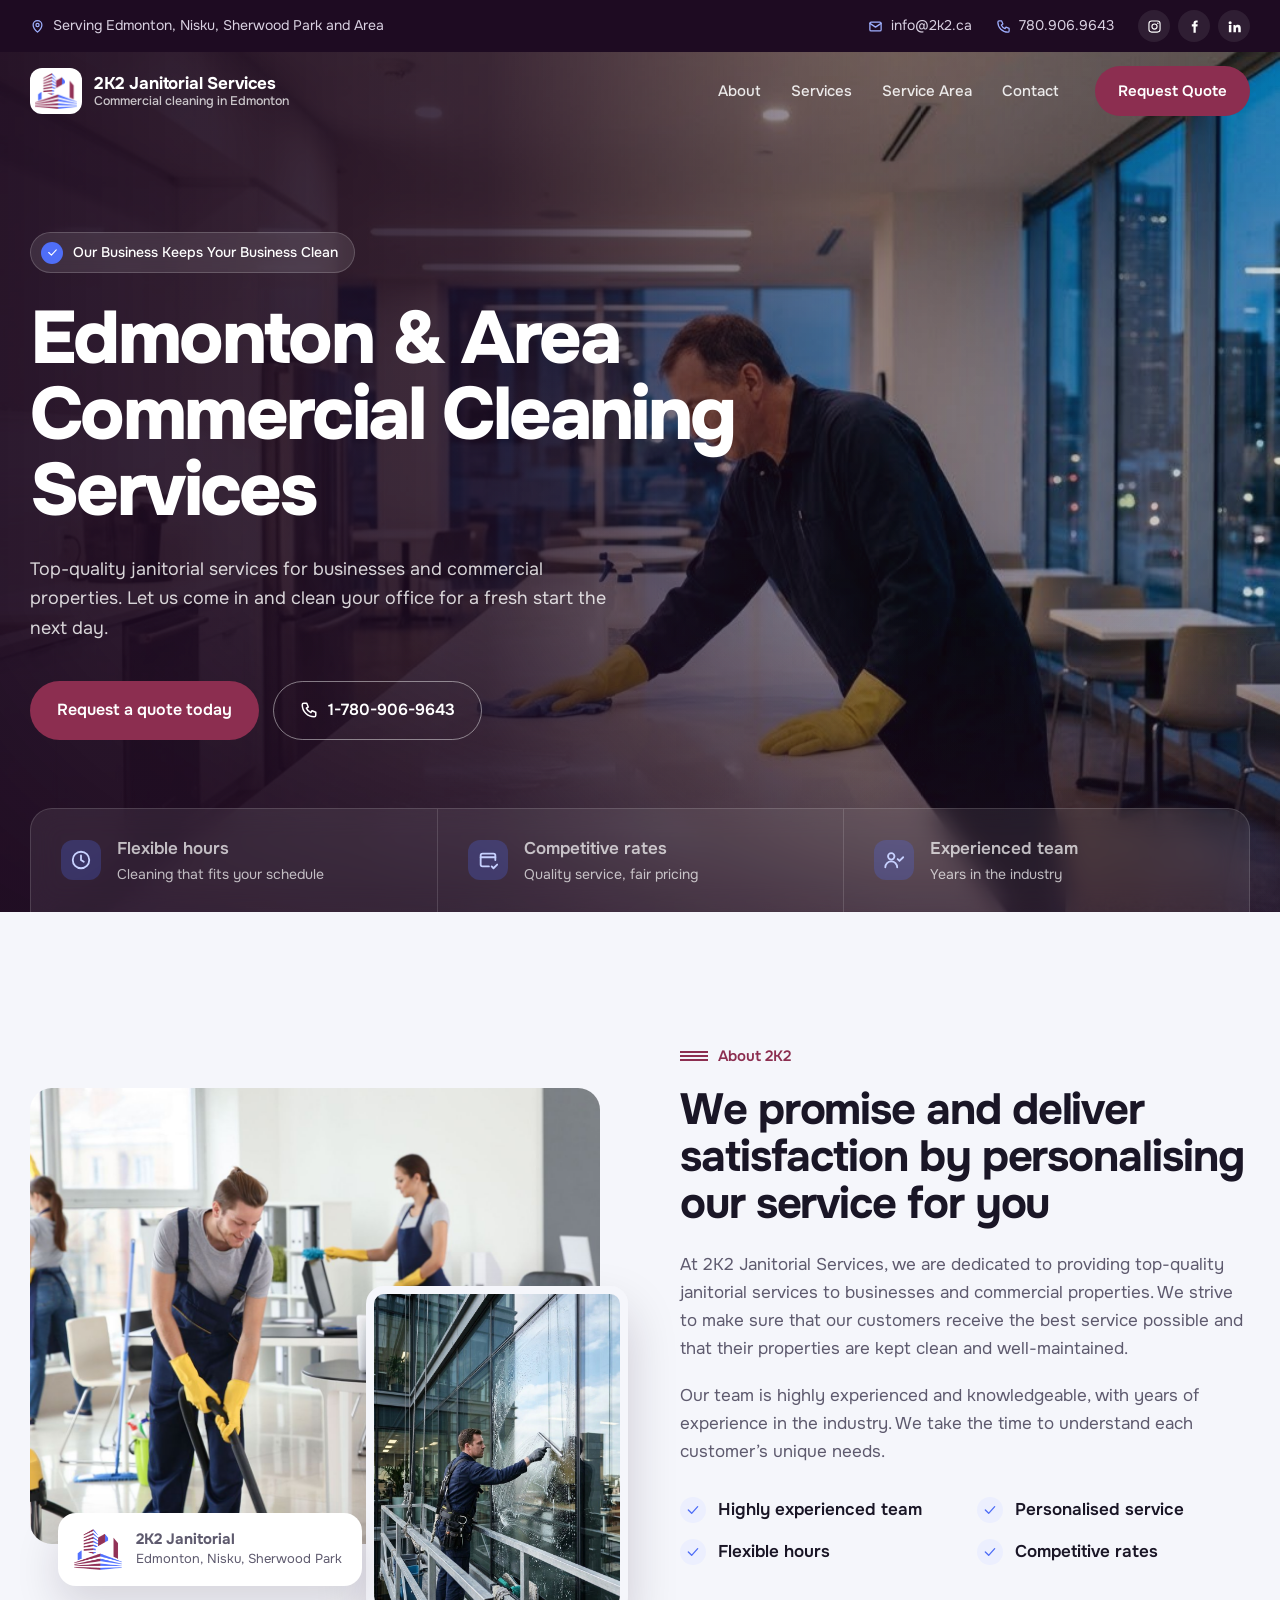
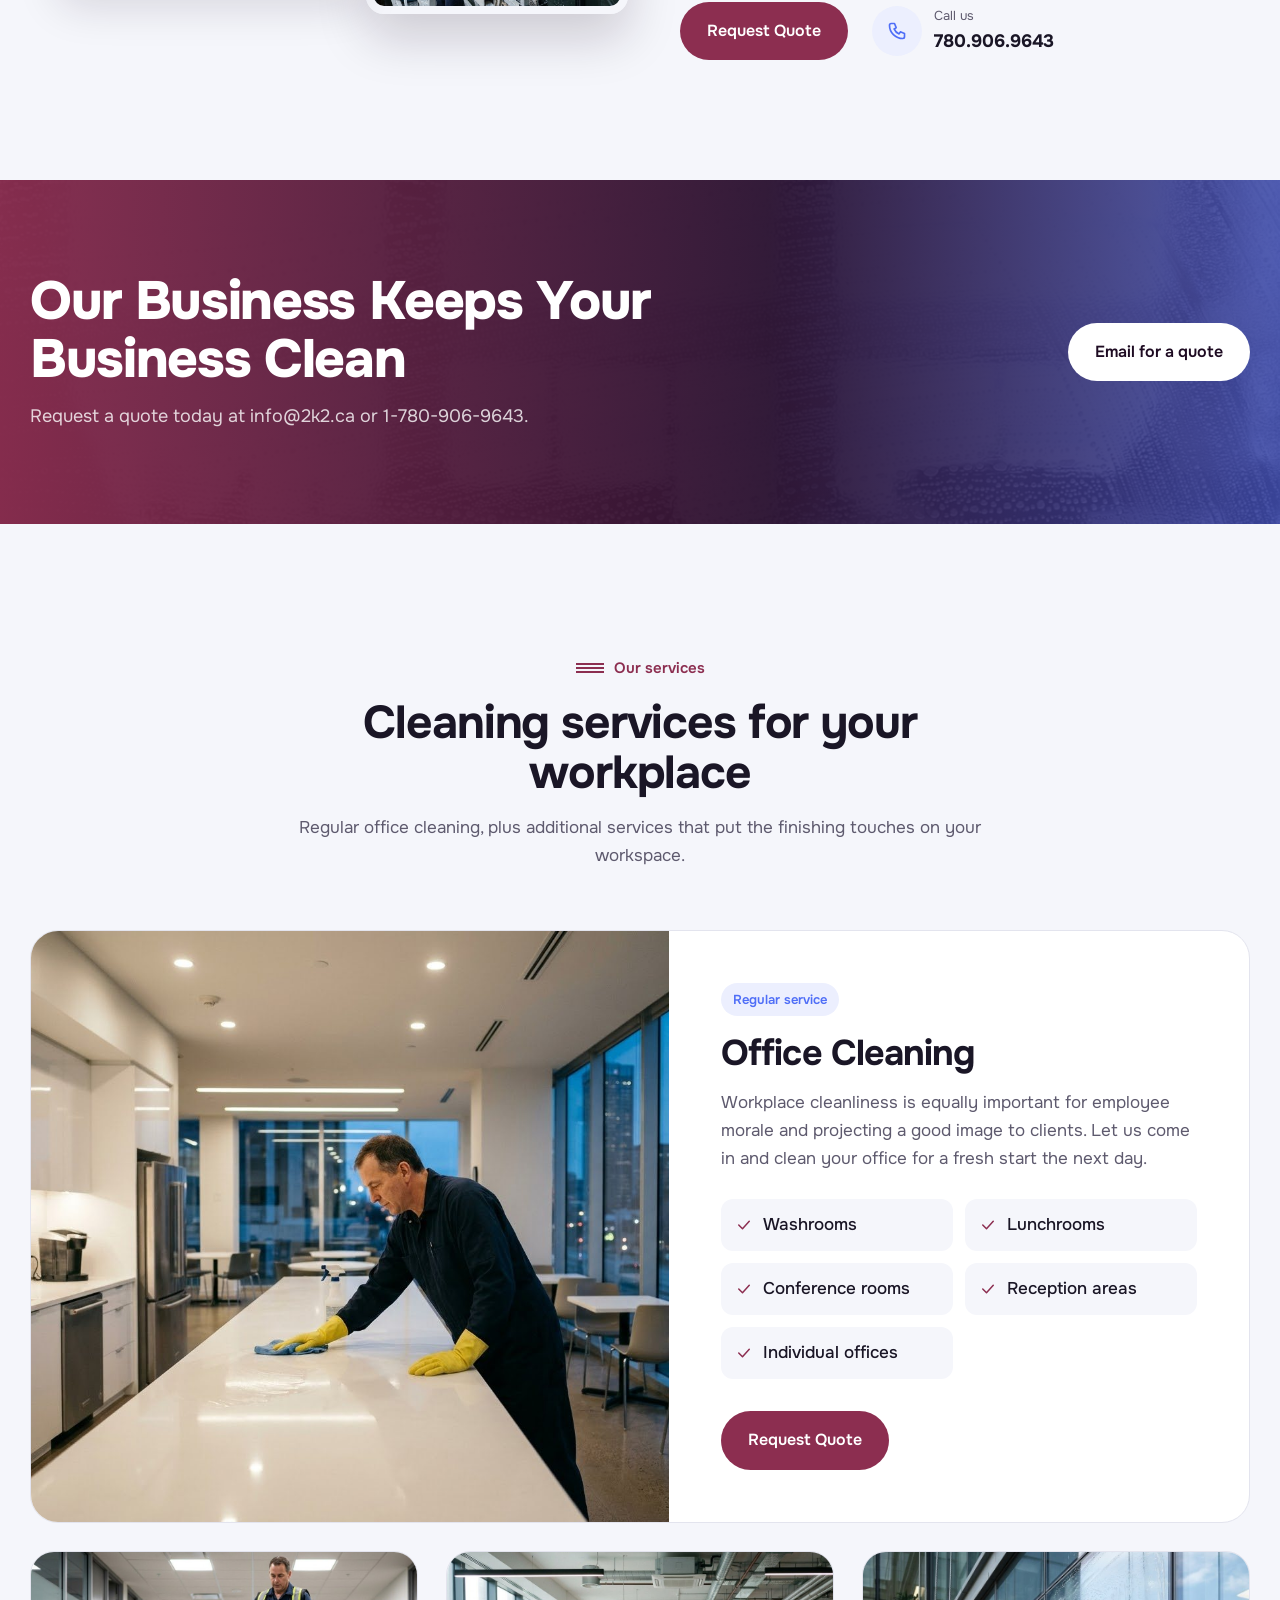
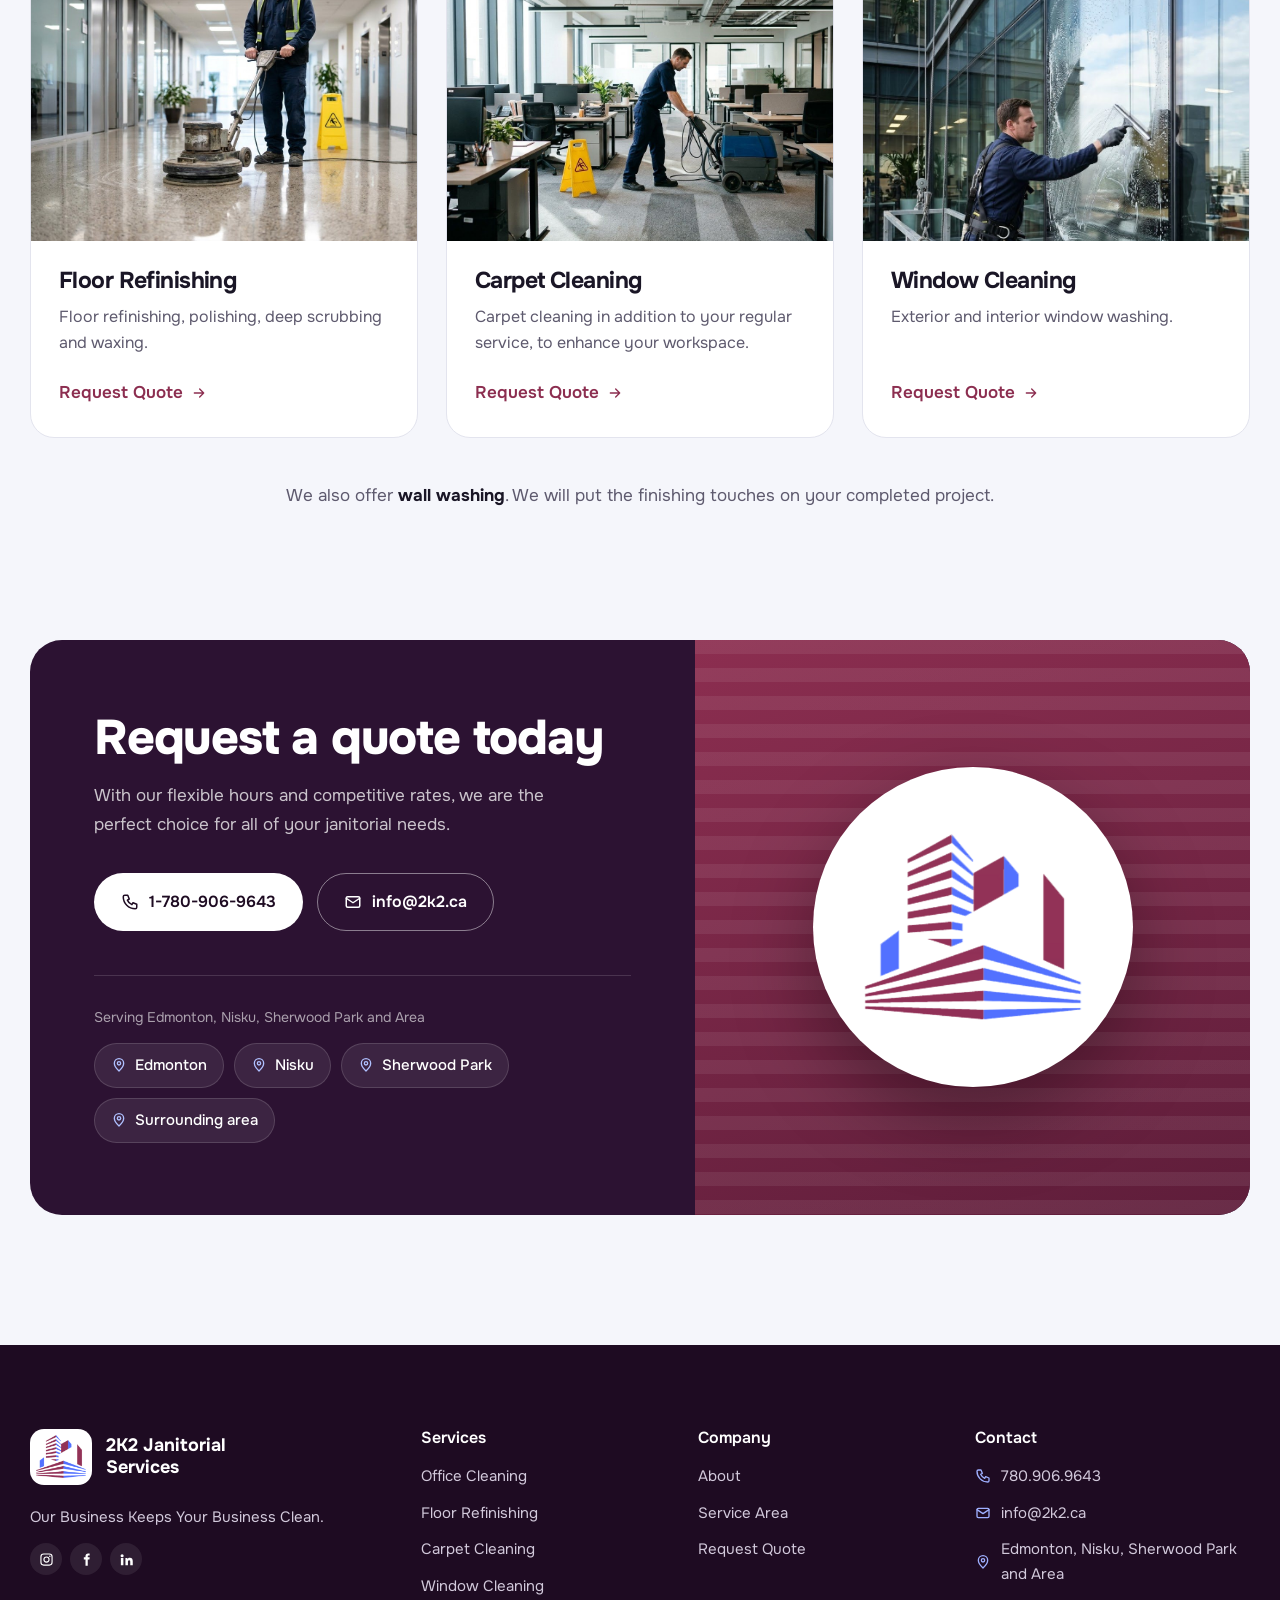
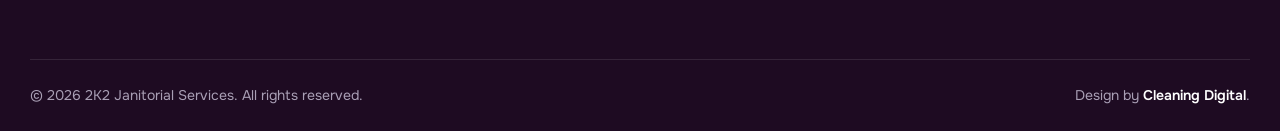
==== commit 65a3c036: "Homepage v3: full-bleed photo hero, about collage, featured office cleaning + service cards, quote p" ====
--- a/index.html
+++ b/index.html
@@ -8,13 +8,15 @@
 <link rel="icon" href="images/2k2-logo.png">
 <link rel="preconnect" href="https://fonts.googleapis.com">
 <link rel="preconnect" href="https://fonts.gstatic.com" crossorigin>
-<link href="https://fonts.googleapis.com/css2?family=Archivo:wdth,wght@62..125,400..800&display=swap" rel="stylesheet">
+<link href="https://fonts.googleapis.com/css2?family=Onest:wght@400;500;600;700;800&display=swap" rel="stylesheet">
 <style>
 :root{
-  --plum:#8C2E50; --plum-deep:#3A1027; --blue:#4F6EF7; --blue-soft:#E8ECFF;
-  --ink:#1C1A2C; --muted:#5B5970; --paper:#F5F6FA; --surface:#FFFFFF; --line:#DADDEA;
-  --frame:#2A0B1C;
-  --font:"Archivo",system-ui,-apple-system,"Segoe UI",Roboto,Arial,sans-serif;
+  --plum:#8C2E50; --plum-2:#A63A62; --night:#1E0B22; --night-2:#2C1232;
+  --blue:#4F6EF7; --blue-soft:#ECEFFE;
+  --ink:#1A1626; --muted:#5E5A6E; --paper:#F5F6FB; --surface:#FFFFFF; --line:#E3E4EE;
+  --r:22px;
+  --font:"Onest",system-ui,-apple-system,"Segoe UI",Roboto,Arial,sans-serif;
+  --hh:78px;
   box-sizing:border-box;
   padding-top:env(safe-area-inset-top,0px);
   padding-bottom:env(safe-area-inset-bottom,0px);
@@ -22,200 +24,234 @@
 }
 @media (prefers-color-scheme:dark){
   :root:not([data-theme="light"]){
-    --plum:#C35A80; --plum-deep:#2A0C1C; --blue:#7A91FF; --blue-soft:#1E2446;
-    --ink:#EEEDF5; --muted:#ACA9BF; --paper:#12111B; --surface:#1B1A27; --line:#2E2D40; --frame:#0C0610;
+    --ink:#EFEDF5; --muted:#ADA8BE; --paper:#121019; --surface:#1B1824; --line:#2D2A3A; --blue-soft:#1D2142;
     color-scheme:dark;
   }
 }
 :root[data-theme="dark"]{
-  --plum:#C35A80; --plum-deep:#2A0C1C; --blue:#7A91FF; --blue-soft:#1E2446;
-  --ink:#EEEDF5; --muted:#ACA9BF; --paper:#12111B; --surface:#1B1A27; --line:#2E2D40; --frame:#0C0610;
+  --ink:#EFEDF5; --muted:#ADA8BE; --paper:#121019; --surface:#1B1824; --line:#2D2A3A; --blue-soft:#1D2142;
   color-scheme:dark;
 }
 *,*::before,*::after{box-sizing:inherit}
-html{scroll-behavior:smooth;scroll-padding-top:calc(env(safe-area-inset-top,0px) + 80px)}
-body{margin:0;font-family:var(--font);color:var(--ink);background:var(--paper);font-size:17px;line-height:1.6;-webkit-font-smoothing:antialiased}
-body::before{content:"";position:fixed;inset:0 0 auto;height:env(safe-area-inset-top,0px);z-index:60;background:var(--surface)}
+html{scroll-behavior:smooth;scroll-padding-top:calc(env(safe-area-inset-top,0px) + var(--hh) + 16px)}
+body{margin:0;font-family:var(--font);color:var(--ink);background:var(--paper);font-size:17px;line-height:1.65;-webkit-font-smoothing:antialiased}
+body::before{content:"";position:fixed;inset:0 0 auto;height:env(safe-area-inset-top,0px);z-index:60;background:var(--night)}
 img{max-width:100%;display:block}
 a{color:inherit}
-a:focus-visible,button:focus-visible{outline:3px solid var(--blue);outline-offset:3px}
-.wrap{width:min(1280px,100% - 48px);margin-inline:auto}
-h1,h2,h3{margin:0;line-height:1;letter-spacing:-.02em}
-.pic{position:relative;overflow:hidden;background:var(--blue-soft)}
-.pic img{width:100%;height:100%;object-fit:cover}
-.btn{white-space:nowrap;display:inline-flex;align-items:center;justify-content:center;gap:10px;text-decoration:none;font-weight:700;font-size:16px;padding:14px 24px;border:2px solid transparent;transition:background .2s,color .2s,border-color .2s}
-.btn.plum{background:var(--plum);color:#fff}
-.btn.plum:hover{background:var(--plum-deep)}
-.btn.line{border-color:currentColor}
+a:focus-visible,button:focus-visible{outline:3px solid var(--blue);outline-offset:3px;border-radius:8px}
+.wrap{width:min(1220px,100% - 48px);margin-inline:auto}
+h1,h2,h3{margin:0;letter-spacing:-.025em;line-height:1.08;font-weight:700}
+.btn{white-space:nowrap;display:inline-flex;align-items:center;justify-content:center;gap:10px;text-decoration:none;font-weight:600;font-size:16px;padding:15px 26px;border-radius:999px;border:1.5px solid transparent;transition:background .2s,color .2s,border-color .2s,transform .2s}
+.btn svg{width:18px;height:18px;flex:none}
+.btn.primary{background:var(--plum);color:#fff}
+.btn.primary:hover{background:var(--plum-2)}
+.btn.light{background:#fff;color:var(--night)}
+.btn.light:hover{background:var(--blue-soft)}
+.btn.outline-w{border-color:rgba(255,255,255,.45);color:#fff}
+.btn.outline-w:hover{background:rgba(255,255,255,.12);border-color:#fff}
+.ico{fill:none;stroke:currentColor;stroke-width:2;stroke-linecap:round;stroke-linejoin:round}
 
 /* top bar */
-.topbar{background:var(--frame);color:#E9E3EE;font-size:14px}
-.topbar .wrap{display:flex;gap:24px;align-items:center;justify-content:space-between;padding:9px 0;flex-wrap:wrap}
-.topbar a{text-decoration:none}
-.topbar a:hover{text-decoration:underline}
-.topbar .tb-links{display:flex;gap:22px}
-.social{display:flex;gap:6px}
-.social a{display:grid;place-items:center;width:30px;height:30px;background:rgba(255,255,255,.09)}
+.topbar{background:var(--night);color:#D9D1E1;font-size:14px}
+.topbar .wrap{display:flex;justify-content:space-between;align-items:center;gap:20px;padding:10px 0}
+.topbar .l,.topbar .r{display:flex;align-items:center;gap:24px}
+.topbar a{text-decoration:none;display:inline-flex;align-items:center;gap:8px}
+.topbar a:hover{color:#fff}
+.topbar .area-tb{display:inline-flex;align-items:center;gap:8px}
+.topbar svg.ico{width:15px;height:15px;color:#9FB0FF}
+.social{display:flex;gap:8px}
+.social a{display:grid;place-items:center;width:32px;height:32px;border-radius:50%;background:rgba(255,255,255,.08);color:#fff;transition:background .2s}
 .social a:hover{background:var(--blue)}
 .social svg{width:15px;height:15px;fill:currentColor}
 
-/* header */
-header.site{position:sticky;top:env(safe-area-inset-top,0px);z-index:50;background:var(--surface);border-bottom:1px solid var(--line)}
-header.site .wrap{display:flex;align-items:center;gap:28px;padding:10px 0}
-.brand{display:flex;align-items:center;gap:12px;text-decoration:none}
-.brand img{width:54px;height:auto}
-.brand b{font-stretch:80%;font-size:19px;line-height:1.05;font-weight:800}
-.brand b span{display:block;font-weight:500;font-stretch:100%;font-size:13px;color:var(--muted)}
-nav.main{margin-left:auto;display:flex;gap:26px}
-nav.main a{text-decoration:none;font-weight:500;font-size:15px}
-nav.main a:hover{color:var(--plum)}
-header .btn{padding:11px 18px;font-size:15px}
-
-/* hero: headline + curtain-wall facade */
-.hero{padding:56px 0 0}
-.hero-top{display:grid;grid-template-columns:8fr 4fr;gap:48px;align-items:end;margin-bottom:40px}
-.hero h1{font-size:clamp(46px,7.4vw,118px);font-weight:800;font-stretch:72%;line-height:.92;letter-spacing:-.015em}
-.hero-side p{margin:0 0 24px;color:var(--muted);font-size:18px}
-.hero-side .btns{display:flex;gap:12px;flex-wrap:wrap}
-.hero-side .btn.line{color:var(--ink)}
-.hero-side .btn.line:hover{background:var(--ink);color:var(--paper)}
-
-.facade{display:grid;grid-template-columns:repeat(12,1fr);grid-template-rows:200px 200px 170px;gap:8px;padding:8px;background:var(--frame)}
-.pane{position:relative;overflow:hidden}
-.pane.a{grid-column:1/8;grid-row:1/4}
-.pane.b{grid-column:8/11;grid-row:1/3}
-.pane.c{grid-column:11/13;grid-row:1/2;background:var(--plum);display:grid;place-items:center}
-.pane.d{grid-column:11/13;grid-row:2/3;background:var(--blue);color:#fff;padding:20px;display:flex;align-items:flex-end}
-.pane.e{grid-column:8/13;grid-row:3/4;background:var(--surface);display:flex;align-items:center;justify-content:space-between;gap:16px;padding:24px 28px}
-.pane.a img{object-position:30% center}
-.pane.b img{object-position:40% 25%}
-.pane.c img{width:58%;filter:brightness(0) invert(1);opacity:.92}
-.pane.d p{margin:0;font-weight:700;font-size:19px;line-height:1.2;font-stretch:90%}
-.pane.e small{display:block;color:var(--muted);font-size:14px}
-.pane.e a.tel{font-size:clamp(22px,2.2vw,32px);font-weight:800;font-stretch:85%;text-decoration:none;letter-spacing:-.01em}
-.pane.e a.tel:hover{color:var(--plum)}
-/* glass glare sweeps once across the panes on load */
-.facade{position:relative;overflow:hidden}
+/* header: transparent over hero, solid after scroll */
+header.site{position:sticky;top:env(safe-area-inset-top,0px);z-index:50;height:var(--hh);transition:background .25s,box-shadow .25s}
+header.site .wrap{height:100%;display:flex;align-items:center;gap:36px}
+.brand{display:flex;align-items:center;gap:12px;text-decoration:none;color:#fff}
+.brand .mark{width:52px;height:46px;display:grid;place-items:center;background:#fff;border-radius:12px;padding:5px}
+.brand .mark img{width:100%;height:100%;object-fit:contain}
+.brand b{font-size:17px;font-weight:700;line-height:1.15;letter-spacing:-.01em}
+.brand b small{display:block;font-weight:500;font-size:12.5px;opacity:.75;letter-spacing:0}
+nav.main{margin-left:auto;display:flex;gap:30px}
+nav.main a{text-decoration:none;color:rgba(255,255,255,.88);font-weight:500;font-size:15px;position:relative;padding:6px 0}
+nav.main a::after{content:"";position:absolute;left:0;right:0;bottom:0;height:2px;background:currentColor;transform:scaleX(0);transition:transform .2s}
+nav.main a:hover::after{transform:scaleX(1)}
+header .btn{padding:12px 22px;font-size:15px}
+header.site.solid{background:var(--surface);box-shadow:0 1px 0 var(--line),0 8px 24px rgba(20,8,24,.06)}
+header.site.solid .brand{color:var(--ink)}
+header.site.solid .brand .mark{background:transparent;padding:0}
+header.site.solid nav.main a{color:var(--ink)}
+
+/* hero */
+.hero{position:relative;margin-top:calc(var(--hh) * -1);min-height:min(860px,100svh);display:flex;align-items:center;color:#fff;overflow:hidden;background:var(--night)}
+.hero .bg{position:absolute;inset:0}
+.hero .bg img{width:100%;height:100%;object-fit:cover;object-position:70% center}
+.hero .bg::after{content:"";position:absolute;inset:0;background:
+  linear-gradient(90deg,rgba(30,11,34,.94) 0%,rgba(30,11,34,.82) 38%,rgba(30,11,34,.35) 70%,rgba(30,11,34,.15) 100%),
+  linear-gradient(0deg,rgba(30,11,34,.7),transparent 35%)}
+.hero .wrap{position:relative;padding:calc(var(--hh) + 80px) 0 150px}
+.hero .kicker{display:inline-flex;align-items:center;gap:10px;padding:8px 16px 8px 10px;border-radius:999px;background:rgba(255,255,255,.1);border:1px solid rgba(255,255,255,.18);font-size:14px;font-weight:500;margin-bottom:28px;backdrop-filter:blur(6px)}
+.hero .kicker i{width:22px;height:22px;border-radius:50%;background:var(--blue);display:grid;place-items:center}
+.hero .kicker i svg{width:13px;height:13px;color:#fff}
+.hero h1{font-size:clamp(42px,5.8vw,78px);font-weight:800;max-width:12.5em;line-height:1.02;letter-spacing:-.035em}
+.hero p.lead{font-size:clamp(17px,1.4vw,20px);color:rgba(255,255,255,.82);max-width:34em;margin:26px 0 38px}
+.hero .ctas{display:flex;gap:14px;flex-wrap:wrap}
+.hero .facts{position:absolute;left:0;right:0;bottom:0}
+.hero .facts .wrap{padding:0}
+.facts-row{display:grid;grid-template-columns:repeat(3,1fr);background:rgba(255,255,255,.08);border:1px solid rgba(255,255,255,.14);border-bottom:0;border-radius:var(--r) var(--r) 0 0;backdrop-filter:blur(14px);-webkit-backdrop-filter:blur(14px)}
+.facts-row div{display:flex;align-items:center;gap:16px;padding:26px 30px}
+.facts-row div+div{border-left:1px solid rgba(255,255,255,.14)}
+.facts-row svg{width:40px;height:40px;flex:none;padding:9px;border-radius:12px;background:rgba(79,110,247,.25);color:#C7D1FF}
+.facts-row b{display:block;font-size:17px;font-weight:600}
+.facts-row span{font-size:14px;color:rgba(255,255,255,.7)}
 @media (prefers-reduced-motion:no-preference){
-  .facade::after{content:"";position:absolute;top:0;bottom:0;width:30%;left:-40%;
-    background:linear-gradient(100deg,transparent,rgba(255,255,255,.28),transparent);
-    animation:glare 1.6s .4s ease-out forwards;pointer-events:none}
-  @keyframes glare{to{left:120%}}
-}
-
-/* tagline cut from the glass photo */
-.tagline{padding:96px 0 40px}
-.tagline p{margin:0;font-weight:800;font-stretch:125%;font-size:clamp(40px,8.6vw,138px);line-height:.9;letter-spacing:-.035em;
-  color:var(--plum);
-  background:linear-gradient(rgba(122,36,70,.74),rgba(122,36,70,.74)),var(--glass,none) center/cover;
-  -webkit-background-clip:text;background-clip:text;-webkit-text-fill-color:transparent}
-@supports not ((-webkit-background-clip:text) or (background-clip:text)){
-  .tagline p{-webkit-text-fill-color:currentColor}
+  .hero .bg img{animation:settle 1.8s cubic-bezier(.2,.7,.2,1) both}
+  .hero .wrap > *{animation:lift .9s cubic-bezier(.2,.7,.2,1) both}
+  .hero .wrap > :nth-child(2){animation-delay:.08s}
+  .hero .wrap > :nth-child(3){animation-delay:.16s}
+  .hero .wrap > :nth-child(4){animation-delay:.24s}
+  @keyframes settle{from{transform:scale(1.08)}}
+  @keyframes lift{from{opacity:0;transform:translateY(18px)}}
 }
 
 /* about */
-.about{padding:40px 0 112px}
-.about .wrap{display:grid;grid-template-columns:4fr 8fr;gap:64px;border-top:2px solid var(--ink);padding-top:40px}
-.about h2{font-size:clamp(22px,2vw,28px);font-weight:700;font-stretch:100%;line-height:1.25;letter-spacing:-.01em}
-.about .cols{display:grid;grid-template-columns:1fr 1fr;gap:40px}
-.about p{margin:0;color:var(--muted)}
-.about p:first-child{color:var(--ink)}
-.pillars{grid-column:1/-1;display:grid;grid-template-columns:repeat(4,1fr);margin-top:56px;border-left:1px solid var(--line)}
-.pillars div{padding:4px 20px 0;border-right:1px solid var(--line)}
-.pillars i{display:block;width:28px;height:14px;margin-bottom:16px;background:repeating-linear-gradient(180deg,var(--plum) 0 3px,transparent 3px 6px)}
-.pillars div:nth-child(even) i{background:repeating-linear-gradient(180deg,var(--blue) 0 3px,transparent 3px 6px)}
-.pillars b{display:block;font-size:19px;font-stretch:90%;line-height:1.2}
-
-/* services index */
-.services{background:var(--surface);border-block:1px solid var(--line);padding:112px 0}
-.services .head{display:flex;justify-content:space-between;align-items:end;gap:40px;flex-wrap:wrap;margin-bottom:48px}
-.services h2{font-size:clamp(40px,5vw,72px);font-weight:800;font-stretch:72%}
-.services .head p{margin:0;max-width:30em;color:var(--muted)}
-.svc-index{display:grid;grid-template-columns:5fr 7fr;gap:56px;align-items:start}
-.tabs{border-top:1px solid var(--line)}
-.tab{all:unset;box-sizing:border-box;cursor:pointer;width:100%;display:grid;grid-template-columns:1fr auto;align-items:center;gap:16px;padding:26px 0 26px 22px;border-bottom:1px solid var(--line);position:relative}
-.tab::before{content:"";position:absolute;left:0;top:18px;bottom:18px;width:6px;background:transparent;transition:background .2s}
-.tab span{font-size:clamp(26px,2.8vw,40px);font-weight:800;font-stretch:78%;line-height:1;color:var(--muted);transition:color .2s}
-.tab em{font-style:normal;font-size:14px;color:var(--muted)}
-.tab:hover span{color:var(--ink)}
-.tab[aria-selected="true"] span{color:var(--ink)}
-.tab[aria-selected="true"]::before{background:var(--plum)}
-.tab:focus-visible{outline:3px solid var(--blue);outline-offset:-3px}
-.panel{display:grid;grid-template-rows:auto auto;gap:0}
-.panel[hidden]{display:none}
-.panel .pic{aspect-ratio:16/10}
-.panel .body{background:var(--plum-deep);color:#F1ECF4;padding:28px 32px;display:grid;grid-template-columns:1fr auto;gap:24px;align-items:start}
-.panel .body p{margin:0;color:#D9CFE0;max-width:34em}
-.panel .body .btn{background:#fff;color:var(--plum-deep)}
-.panel .body .btn:hover{background:var(--blue);color:#fff}
-.rooms{grid-column:1/-1;display:flex;flex-wrap:wrap;gap:8px;margin:0;padding:0;list-style:none}
-.rooms li{padding:6px 12px;border:1px solid rgba(255,255,255,.25);font-size:14px;font-weight:600}
-.also{margin:28px 0 0;font-weight:600;color:var(--muted)}
-.also a{color:var(--plum)}
-
-/* service area */
-.area{padding:112px 0}
-.area .wrap{display:grid;grid-template-columns:4fr 8fr;gap:64px;align-items:center}
-.area h2{font-size:clamp(22px,2vw,28px);font-weight:700;line-height:1.25;letter-spacing:-.01em}
-.area h2 + p{margin:16px 0 0;color:var(--muted)}
-.towns{display:grid;grid-template-columns:repeat(3,1fr);gap:8px;align-items:end;border-bottom:10px solid var(--frame)}
-.town{display:flex;align-items:flex-end;padding:18px;color:#fff;font-weight:800;font-stretch:80%;font-size:clamp(22px,2.6vw,36px);line-height:1}
-.town:nth-child(1){height:300px;background:var(--plum)}
-.town:nth-child(2){height:190px;background:var(--blue)}
-.town:nth-child(3){height:240px;background:var(--plum-deep);box-shadow:inset 0 0 0 1px rgba(255,255,255,.12)}
-.area .note{grid-column:2;margin:0;color:var(--muted);font-size:15px}
-
-/* contact */
-.contact{background:var(--plum);color:#fff;padding:104px 0}
-.contact .wrap{display:grid;grid-template-columns:5fr 7fr;gap:56px;align-items:end}
-.contact h2{font-size:clamp(44px,6vw,92px);font-weight:800;font-stretch:72%;line-height:.92}
-.contact .lines a{display:block;text-decoration:none;font-weight:800;font-stretch:90%;font-size:clamp(28px,4vw,58px);line-height:1.05;letter-spacing:-.02em;padding:18px 0;border-bottom:2px solid rgba(255,255,255,.35)}
-.contact .lines a:first-child{border-top:2px solid rgba(255,255,255,.35)}
-.contact .lines a small{display:block;font-size:14px;font-weight:500;font-stretch:100%;letter-spacing:0;opacity:.8;margin-bottom:4px}
-.contact .lines a:hover{color:#DDE3FF}
-.contact .btn{margin-top:28px;background:#fff;color:var(--plum-deep)}
-.contact .btn:hover{background:var(--frame);color:#fff}
+.about{padding:130px 0 120px}
+.about .wrap{display:grid;grid-template-columns:1fr 1fr;gap:80px;align-items:center}
+.collage{position:relative;padding:0 0 70px 0}
+.collage .main{border-radius:var(--r);overflow:hidden;aspect-ratio:5/4}
+.collage .main img{width:100%;height:100%;object-fit:cover;object-position:35% center}
+.collage .small{position:absolute;right:-28px;bottom:0;width:46%;aspect-ratio:4/5;border-radius:18px;overflow:hidden;border:8px solid var(--paper);box-shadow:0 24px 50px rgba(30,11,34,.18)}
+.collage .small img{width:100%;height:100%;object-fit:cover;object-position:40% 25%}
+.collage .badge{position:absolute;left:28px;bottom:28px;display:flex;align-items:center;gap:14px;background:var(--surface);padding:16px 20px 16px 16px;border-radius:18px;box-shadow:0 20px 44px rgba(30,11,34,.14)}
+.collage .badge img{width:48px}
+.collage .badge b{display:block;font-size:15px;line-height:1.2}
+.collage .badge span{font-size:13px;color:var(--muted)}
+.sec-tag{display:inline-flex;align-items:center;gap:10px;color:var(--plum);font-weight:600;font-size:15px;margin-bottom:18px}
+.sec-tag::before{content:"";width:28px;height:10px;background:repeating-linear-gradient(180deg,var(--plum) 0 2px,transparent 2px 4px)}
+.about h2{font-size:clamp(32px,3.4vw,46px);margin-bottom:24px}
+.about p{margin:0 0 18px;color:var(--muted)}
+.checks{list-style:none;padding:0;margin:30px 0 36px;display:grid;grid-template-columns:1fr 1fr;gap:14px 24px}
+.checks li{display:flex;align-items:center;gap:12px;font-weight:600}
+.checks li svg{width:26px;height:26px;flex:none;padding:5px;border-radius:50%;background:var(--blue-soft);color:var(--blue)}
+.about .row{display:flex;align-items:center;gap:24px;flex-wrap:wrap}
+.phone-inline{display:flex;align-items:center;gap:12px;text-decoration:none}
+.phone-inline i{width:50px;height:50px;border-radius:50%;display:grid;place-items:center;background:var(--blue-soft);color:var(--blue)}
+.phone-inline i svg{width:20px;height:20px}
+.phone-inline small{display:block;font-size:13px;color:var(--muted)}
+.phone-inline b{font-size:18px}
+
+/* tagline band */
+.band{position:relative;color:#fff;background:var(--night);overflow:hidden}
+.band .bg{position:absolute;inset:0}
+.band .bg img{width:100%;height:100%;object-fit:cover;opacity:.28}
+.band .bg::after{content:"";position:absolute;inset:0;background:linear-gradient(90deg,rgba(140,46,80,.92),rgba(44,18,50,.85) 60%,rgba(79,110,247,.55))}
+.band .wrap{position:relative;padding:92px 0;display:grid;grid-template-columns:1fr auto;gap:40px;align-items:center}
+.band h2{font-size:clamp(32px,4.2vw,58px);font-weight:800;max-width:14em}
+.band p{margin:14px 0 0;color:rgba(255,255,255,.8);font-size:18px}
+
+/* services */
+.services{padding:130px 0}
+.services .head{text-align:center;max-width:720px;margin:0 auto 60px}
+.services .head h2{font-size:clamp(32px,3.6vw,50px);margin-bottom:16px}
+.services .head p{margin:0;color:var(--muted)}
+.feature{display:grid;grid-template-columns:1.1fr 1fr;background:var(--surface);border-radius:28px;overflow:hidden;border:1px solid var(--line);margin-bottom:28px}
+.feature .pic{min-height:440px}
+.feature .pic img{width:100%;height:100%;object-fit:cover;object-position:60% center}
+.feature .txt{padding:52px 52px}
+.feature .label{display:inline-block;background:var(--blue-soft);color:var(--blue);font-weight:600;font-size:13px;padding:6px 12px;border-radius:999px;margin-bottom:18px}
+.feature h3{font-size:clamp(28px,2.8vw,38px);margin-bottom:16px}
+.feature p{color:var(--muted);margin:0 0 26px}
+.rooms{list-style:none;padding:0;margin:0 0 32px;display:grid;grid-template-columns:1fr 1fr;gap:12px}
+.rooms li{display:flex;align-items:center;gap:10px;font-weight:500;padding:12px 14px;border-radius:12px;background:var(--paper)}
+.rooms li svg{width:18px;height:18px;color:var(--plum);flex:none}
+.trio{display:grid;grid-template-columns:repeat(3,1fr);gap:28px}
+.card{background:var(--surface);border-radius:24px;overflow:hidden;border:1px solid var(--line);display:flex;flex-direction:column;transition:transform .3s,box-shadow .3s}
+.card:hover{transform:translateY(-6px);box-shadow:0 26px 50px rgba(30,11,34,.12)}
+.card .pic{aspect-ratio:4/3;overflow:hidden}
+.card .pic img{width:100%;height:100%;object-fit:cover;transition:transform .6s}
+.card:hover .pic img{transform:scale(1.05)}
+.card .txt{padding:28px 28px 30px;display:flex;flex-direction:column;flex:1}
+.card h3{font-size:23px;margin-bottom:10px}
+.card p{margin:0 0 22px;color:var(--muted);font-size:16px}
+.card a{margin-top:auto;font-weight:600;color:var(--plum);text-decoration:none;display:inline-flex;align-items:center;gap:8px}
+.card a svg{width:16px;height:16px;transition:transform .2s}
+.card a:hover svg{transform:translateX(4px)}
+.extra-note{text-align:center;margin:44px 0 0;color:var(--muted)}
+.extra-note b{color:var(--ink)}
+
+/* CTA + area */
+.cta{padding:0 0 130px}
+.cta-panel{position:relative;overflow:hidden;border-radius:32px;background:var(--night-2);color:#fff;display:grid;grid-template-columns:1.2fr 1fr;align-items:stretch}
+.cta-panel .txt{padding:72px 64px;position:relative;z-index:1}
+.cta-panel h2{font-size:clamp(34px,3.8vw,54px);font-weight:800;margin-bottom:18px}
+.cta-panel p{color:rgba(255,255,255,.75);margin:0 0 34px;max-width:30em}
+.cta-panel .btns{display:flex;gap:14px;flex-wrap:wrap}
+.areas{margin-top:44px;padding-top:30px;border-top:1px solid rgba(255,255,255,.14)}
+.areas small{display:block;font-size:14px;color:rgba(255,255,255,.6);margin-bottom:14px}
+.areas ul{list-style:none;padding:0;margin:0;display:flex;flex-wrap:wrap;gap:10px}
+.areas li{display:inline-flex;align-items:center;gap:8px;padding:9px 16px;border-radius:999px;background:rgba(255,255,255,.08);border:1px solid rgba(255,255,255,.14);font-weight:500;font-size:15px}
+.areas li svg{width:16px;height:16px;color:#AFC0FF}
+.cta-panel .art{position:relative;background:linear-gradient(160deg,var(--plum),#5E1D3A)}
+.cta-panel .art::before{content:"";position:absolute;inset:0;background:repeating-linear-gradient(180deg,rgba(255,255,255,.07) 0 14px,transparent 14px 28px)}
+.cta-panel .art .logo-big{position:absolute;inset:0;display:grid;place-items:center}
+.cta-panel .art .logo-big span{width:min(320px,70%);aspect-ratio:1;border-radius:50%;background:#fff;display:grid;place-items:center;box-shadow:0 30px 80px rgba(0,0,0,.35)}
+.cta-panel .art .logo-big img{width:68%}
 
 /* footer */
-footer{background:var(--frame);color:#E9E3EE;padding:72px 0 0;font-size:15px}
-footer .cols{display:grid;grid-template-columns:1.4fr 1fr 1fr 1fr;gap:48px;padding-bottom:56px}
-footer .logo-tile{display:inline-block;background:#fff;padding:12px;margin-bottom:18px}
-footer .logo-tile img{width:80px}
-footer h3{font-size:15px;font-weight:700;margin-bottom:16px;color:#fff;letter-spacing:0}
-footer ul{list-style:none;margin:0;padding:0;display:grid;gap:10px}
-footer a{text-decoration:none;color:#C9C0D3}
-footer a:hover{color:#fff;text-decoration:underline}
-footer p{margin:0 0 10px;color:#C9C0D3}
-footer .bottom{border-top:1px solid rgba(255,255,255,.12);padding:22px 0;display:flex;justify-content:space-between;gap:16px;flex-wrap:wrap;color:#C9C0D3;font-size:14px}
+footer{background:var(--night);color:#D2C9DB;padding:84px 0 0;font-size:15px}
+footer .cols{display:grid;grid-template-columns:1.5fr 1fr 1fr 1.2fr;gap:48px;padding-bottom:60px}
+footer .f-brand{display:flex;align-items:center;gap:14px;margin-bottom:20px;text-decoration:none;color:#fff}
+footer .f-brand span{width:62px;height:56px;border-radius:14px;background:#fff;display:grid;place-items:center;padding:6px}
+footer .f-brand img{width:100%;height:100%;object-fit:contain}
+footer .f-brand b{font-size:18px;line-height:1.2}
+footer h3{font-size:16px;font-weight:600;color:#fff;margin-bottom:18px;letter-spacing:0}
+footer ul{list-style:none;padding:0;margin:0;display:grid;gap:12px}
+footer a{text-decoration:none;color:#D2C9DB}
+footer a:hover{color:#fff}
+footer p{margin:0 0 14px}
+footer .contact-list li{display:flex;gap:10px;align-items:center}
+footer .contact-list svg{width:16px;height:16px;color:#9FB0FF;flex:none}
+footer .bottom{border-top:1px solid rgba(255,255,255,.1);padding:24px 0;display:flex;justify-content:space-between;gap:16px;flex-wrap:wrap;font-size:14px;color:#A99FB5}
 footer .bottom a{color:#fff;font-weight:600}
-
-@media (max-width:1000px){
+footer .bottom a:hover{text-decoration:underline}
+
+@media (max-width:1024px){
   nav.main{display:none}
   header .btn{margin-left:auto}
-  .hero-top,.about .wrap,.svc-index,.area .wrap,.contact .wrap{grid-template-columns:1fr;gap:32px}
-  .facade{grid-template-columns:repeat(6,1fr);grid-template-rows:260px 150px 150px auto}
-  .pane.a{grid-column:1/7;grid-row:1/2}
-  .pane.b{grid-column:1/4;grid-row:2/4}
-  .pane.c{grid-column:4/7;grid-row:2/3}
-  .pane.d{grid-column:4/7;grid-row:3/4}
-  .pane.e{grid-column:1/7;grid-row:4/5;flex-wrap:wrap}
-  .about .cols{grid-template-columns:1fr}
-  .pillars{grid-template-columns:1fr 1fr;row-gap:28px}
-  .area .note{grid-column:1}
+  .about .wrap,.feature,.cta-panel{grid-template-columns:1fr}
+  .about .wrap{gap:56px}
+  .collage .small{right:0}
+  .collage .badge{left:14px;bottom:14px}
+  .trio{grid-template-columns:1fr 1fr}
+  .cta-panel .art{min-height:280px}
   footer .cols{grid-template-columns:1fr 1fr}
-}
-@media (max-width:600px){
+  .band .wrap{grid-template-columns:1fr}
+}
+@media (max-width:720px){
+  :root{--hh:68px}
   .wrap{width:calc(100% - 32px)}
-  .topbar .area-note{display:none}
-  .brand b span{display:none}
-  .hero{padding-top:36px}
-  .tagline{padding-top:72px}
-  .services,.area,.contact{padding:80px 0}
-  .panel .body{grid-template-columns:1fr;padding:24px}
-  .towns .town{font-size:20px;padding:12px}
-  .town:nth-child(1){height:220px}.town:nth-child(2){height:140px}.town:nth-child(3){height:180px}
+  .topbar .hide-s{display:none}
+  .brand b small{display:none}
+  .brand b{font-size:15px}
+  header .btn{padding:10px 16px;font-size:14px}
+  .hero{min-height:auto;flex-direction:column;align-items:stretch}
+  .topbar .l{display:none}
+  .topbar .wrap{justify-content:flex-end}
+  .hero .wrap{padding:calc(var(--hh) + 48px) 0 48px}
+  .hero .facts{position:relative}
+  .facts-row{grid-template-columns:1fr;border-radius:0;border-inline:0}
+  .facts-row div{padding:18px 16px}
+  .facts-row div+div{border-left:0;border-top:1px solid rgba(255,255,255,.14)}
+  .about,.services{padding:84px 0}
+  .checks,.rooms{grid-template-columns:1fr}
+  .feature .txt{padding:32px 24px}
+  .feature .pic{min-height:260px}
+  .trio{grid-template-columns:1fr}
+  .cta{padding-bottom:84px}
+  .cta-panel{border-radius:24px}
+  .cta-panel .txt{padding:44px 26px}
+  .band .wrap{padding:64px 0}
   footer .cols{grid-template-columns:1fr}
-  header .btn{padding:10px 14px;font-size:14px}
 }
 </style>
 </head>
@@ -223,24 +259,26 @@
 
 <div class="topbar">
   <div class="wrap">
-    <span class="area-note">Serving Edmonton, Nisku, Sherwood Park and Area</span>
-    <div class="tb-links">
-      <a href="mailto:info@2k2.ca?subject=Quote">info@2k2.ca</a>
-      <a href="tel:1-780-906-9643">780.906.9643</a>
-    </div>
-    <div class="social">
-      <a href="https://www.instagram.com/2k2janitorial/?hl=en" aria-label="Instagram" target="_blank" rel="noopener"><svg viewBox="0 0 24 24"><path d="M12 7a5 5 0 1 0 0 10 5 5 0 0 0 0-10zm0 8.2a3.2 3.2 0 1 1 0-6.4 3.2 3.2 0 0 1 0 6.4zM17.3 5.5a1.2 1.2 0 1 0 0 2.4 1.2 1.2 0 0 0 0-2.4z"/><path d="M7.5 2.2h9a5.3 5.3 0 0 1 5.3 5.3v9a5.3 5.3 0 0 1-5.3 5.3h-9a5.3 5.3 0 0 1-5.3-5.3v-9a5.3 5.3 0 0 1 5.3-5.3zm0 1.8A3.5 3.5 0 0 0 4 7.5v9A3.5 3.5 0 0 0 7.5 20h9a3.5 3.5 0 0 0 3.5-3.5v-9A3.5 3.5 0 0 0 16.5 4h-9z"/></svg></a>
-      <a href="https://www.facebook.com/2k2janitorial/" aria-label="Facebook" target="_blank" rel="noopener"><svg viewBox="0 0 24 24"><path d="M14 8.5V6.8c0-.8.2-1.2 1.4-1.2H17V2.4c-.3 0-1.3-.1-2.5-.1-2.5 0-4.1 1.5-4.1 4.3v1.9H7.7v3.3h2.7V22H14V11.8h2.7l.4-3.3H14z"/></svg></a>
-      <a href="https://www.linkedin.com/company/2k2-janitorial/about/" aria-label="LinkedIn" target="_blank" rel="noopener"><svg viewBox="0 0 24 24"><path d="M4.98 3.5a2.5 2.5 0 1 1 0 5 2.5 2.5 0 0 1 0-5zM3 9.5h4V21H3V9.5zm6.5 0h3.8v1.6h.1c.5-1 1.8-2 3.8-2 4 0 4.8 2.6 4.8 6V21h-4v-5.1c0-1.2 0-2.8-1.7-2.8s-2 1.3-2 2.7V21h-4V9.5z"/></svg></a>
+    <div class="l">
+      <span class="hide-s area-tb"><svg class="ico" viewBox="0 0 24 24"><path d="M12 21s-7-6.2-7-11.5a7 7 0 0 1 14 0C19 14.8 12 21 12 21z"/><circle cx="12" cy="9.5" r="2.5"/></svg>Serving Edmonton, Nisku, Sherwood Park and Area</span>
+    </div>
+    <div class="r">
+      <a href="mailto:info@2k2.ca?subject=Quote"><svg class="ico" viewBox="0 0 24 24"><rect x="3" y="5" width="18" height="14" rx="2"/><path d="m3 7 9 6 9-6"/></svg>info@2k2.ca</a>
+      <a class="hide-s" href="tel:1-780-906-9643"><svg class="ico" viewBox="0 0 24 24"><path d="M5 3h4l2 5-2.5 1.5a11 11 0 0 0 6 6L16 13l5 2v4a2 2 0 0 1-2 2A16 16 0 0 1 3 5a2 2 0 0 1 2-2z"/></svg>780.906.9643</a>
+      <div class="social">
+        <a href="https://www.instagram.com/2k2janitorial/?hl=en" aria-label="Instagram" target="_blank" rel="noopener"><svg viewBox="0 0 24 24"><path d="M12 7a5 5 0 1 0 0 10 5 5 0 0 0 0-10zm0 8.2a3.2 3.2 0 1 1 0-6.4 3.2 3.2 0 0 1 0 6.4zM17.3 5.5a1.2 1.2 0 1 0 0 2.4 1.2 1.2 0 0 0 0-2.4z"/><path d="M7.5 2.2h9a5.3 5.3 0 0 1 5.3 5.3v9a5.3 5.3 0 0 1-5.3 5.3h-9a5.3 5.3 0 0 1-5.3-5.3v-9a5.3 5.3 0 0 1 5.3-5.3zm0 1.8A3.5 3.5 0 0 0 4 7.5v9A3.5 3.5 0 0 0 7.5 20h9a3.5 3.5 0 0 0 3.5-3.5v-9A3.5 3.5 0 0 0 16.5 4h-9z"/></svg></a>
+        <a href="https://www.facebook.com/2k2janitorial/" aria-label="Facebook" target="_blank" rel="noopener"><svg viewBox="0 0 24 24"><path d="M14 8.5V6.8c0-.8.2-1.2 1.4-1.2H17V2.4c-.3 0-1.3-.1-2.5-.1-2.5 0-4.1 1.5-4.1 4.3v1.9H7.7v3.3h2.7V22H14V11.8h2.7l.4-3.3H14z"/></svg></a>
+        <a href="https://www.linkedin.com/company/2k2-janitorial/about/" aria-label="LinkedIn" target="_blank" rel="noopener"><svg viewBox="0 0 24 24"><path d="M4.98 3.5a2.5 2.5 0 1 1 0 5 2.5 2.5 0 0 1 0-5zM3 9.5h4V21H3V9.5zm6.5 0h3.8v1.6h.1c.5-1 1.8-2 3.8-2 4 0 4.8 2.6 4.8 6V21h-4v-5.1c0-1.2 0-2.8-1.7-2.8s-2 1.3-2 2.7V21h-4V9.5z"/></svg></a>
+      </div>
     </div>
   </div>
 </div>
 
-<header class="site">
+<header class="site" id="top">
   <div class="wrap">
     <a class="brand" href="https://www.2k2.ca">
-      <img src="images/2k2-logo.png" alt="2K2 Janitorial Services logo" width="355" height="304">
-      <b>2K2 Janitorial Services<span>Commercial cleaning</span></b>
+      <span class="mark"><img src="images/2k2-logo.png" alt="2K2 Janitorial Services logo"></span>
+      <b>2K2 Janitorial Services<small>Commercial cleaning in Edmonton</small></b>
     </a>
     <nav class="main" aria-label="Main">
       <a href="#about">About</a>
@@ -248,131 +286,146 @@
       <a href="#service-area">Service Area</a>
       <a href="#contact">Contact</a>
     </nav>
-    <a class="btn plum" href="https://www.2k2.ca/contact">Request Quote</a>
+    <a class="btn primary" href="https://www.2k2.ca/contact">Request Quote</a>
   </div>
 </header>
 
 <main>
   <section class="hero">
+    <div class="bg"><img src="images/office-cleaning.jpg" alt="" fetchpriority="high"></div>
     <div class="wrap">
-      <div class="hero-top">
-        <h1>Edmonton &amp; Area Commercial Cleaning Services</h1>
-        <div class="hero-side">
-          <p>Top-quality janitorial services for businesses and commercial properties, personalised to your needs.</p>
-          <div class="btns">
-            <a class="btn plum" href="https://www.2k2.ca/contact">Request a quote today</a>
-            <a class="btn line" href="#services">Our services</a>
-          </div>
+      <span class="kicker"><i><svg class="ico" viewBox="0 0 24 24"><path d="m5 12 5 5 9-10"/></svg></i>Our Business Keeps Your Business Clean</span>
+      <h1>Edmonton &amp; Area Commercial Cleaning Services</h1>
+      <p class="lead">Top-quality janitorial services for businesses and commercial properties. Let us come in and clean your office for a fresh start the next day.</p>
+      <div class="ctas">
+        <a class="btn primary" href="https://www.2k2.ca/contact">Request a quote today</a>
+        <a class="btn outline-w" href="tel:1-780-906-9643"><svg class="ico" viewBox="0 0 24 24"><path d="M5 3h4l2 5-2.5 1.5a11 11 0 0 0 6 6L16 13l5 2v4a2 2 0 0 1-2 2A16 16 0 0 1 3 5a2 2 0 0 1 2-2z"/></svg>1-780-906-9643</a>
+      </div>
+    </div>
+    <div class="facts">
+      <div class="wrap">
+        <div class="facts-row">
+          <div><svg class="ico" viewBox="0 0 24 24"><circle cx="12" cy="12" r="9"/><path d="M12 7v5l3 2"/></svg><span><b>Flexible hours</b>Cleaning that fits your schedule</span></div>
+          <div><svg class="ico" viewBox="0 0 24 24"><path d="M20 12V7a2 2 0 0 0-2-2H6a2 2 0 0 0-2 2v10a2 2 0 0 0 2 2h7"/><path d="M4 9h16"/><path d="m16 19 2 2 4-4"/></svg><span><b>Competitive rates</b>Quality service, fair pricing</span></div>
+          <div><svg class="ico" viewBox="0 0 24 24"><circle cx="9" cy="8" r="3.5"/><path d="M2.5 20a6.5 6.5 0 0 1 13 0"/><path d="m16 11 2 2 4-4"/></svg><span><b>Experienced team</b>Years in the industry</span></div>
         </div>
       </div>
-      <div class="facade">
-        <div class="pane a pic"><img src="images/hero-office-crew.jpg" alt="2K2 cleaning crew vacuuming and wiping down an office"></div>
-        <div class="pane b pic"><img src="images/window-cleaning.jpg" alt="Window cleaner washing a commercial glass facade"></div>
-        <div class="pane c"><img src="images/2k2-logo.png" alt=""></div>
-        <div class="pane d"><p>Flexible hours and competitive rates</p></div>
-        <div class="pane e">
-          <div><small>Call for a quote</small><a class="tel" href="tel:1-780-906-9643">1-780-906-9643</a></div>
-          <a class="btn plum" href="mailto:info@2k2.ca?subject=Quote">Email us</a>
-        </div>
-      </div>
-    </div>
-  </section>
-
-  <section class="tagline" aria-label="Our promise">
-    <div class="wrap"><p>Our Business Keeps Your Business Clean</p></div>
+    </div>
   </section>
 
   <section class="about" id="about">
     <div class="wrap">
-      <h2>We promise and deliver satisfaction by personalising our service for you.</h2>
-      <div>
-        <div class="cols">
-          <p>At 2K2 Janitorial Services, we are dedicated to providing top-quality janitorial services to businesses and commercial properties. We make sure our customers receive the best service possible and that their properties are kept clean and well-maintained.</p>
-          <p>Our team is highly experienced and knowledgeable, with years of experience in the industry. We are committed to the highest quality of service, and we take the time to understand each customer’s unique needs.</p>
+      <div class="collage">
+        <div class="main"><img src="images/hero-office-crew.jpg" alt="2K2 cleaning crew vacuuming and dusting an office" loading="lazy"></div>
+        <div class="small"><img src="images/window-cleaning.jpg" alt="Window cleaner washing a glass facade" loading="lazy"></div>
+        <div class="badge"><img src="images/2k2-logo.png" alt=""><span><b>2K2 Janitorial</b>Edmonton, Nisku, Sherwood Park</span></div>
+      </div>
+      <div>
+        <span class="sec-tag">About 2K2</span>
+        <h2>We promise and deliver satisfaction by personalising our service for you</h2>
+        <p>At 2K2 Janitorial Services, we are dedicated to providing top-quality janitorial services to businesses and commercial properties. We strive to make sure that our customers receive the best service possible and that their properties are kept clean and well-maintained.</p>
+        <p>Our team is highly experienced and knowledgeable, with years of experience in the industry. We take the time to understand each customer’s unique needs.</p>
+        <ul class="checks">
+          <li><svg class="ico" viewBox="0 0 24 24"><path d="m5 12 5 5 9-10"/></svg>Highly experienced team</li>
+          <li><svg class="ico" viewBox="0 0 24 24"><path d="m5 12 5 5 9-10"/></svg>Personalised service</li>
+          <li><svg class="ico" viewBox="0 0 24 24"><path d="m5 12 5 5 9-10"/></svg>Flexible hours</li>
+          <li><svg class="ico" viewBox="0 0 24 24"><path d="m5 12 5 5 9-10"/></svg>Competitive rates</li>
+        </ul>
+        <div class="row">
+          <a class="btn primary" href="https://www.2k2.ca/contact">Request Quote</a>
+          <a class="phone-inline" href="tel:1-780-906-9643"><i><svg class="ico" viewBox="0 0 24 24"><path d="M5 3h4l2 5-2.5 1.5a11 11 0 0 0 6 6L16 13l5 2v4a2 2 0 0 1-2 2A16 16 0 0 1 3 5a2 2 0 0 1 2-2z"/></svg></i><span><small>Call us</small><b>780.906.9643</b></span></a>
         </div>
       </div>
-      <div class="pillars">
-        <div><i></i><b>Highly experienced team</b></div>
-        <div><i></i><b>Service built around your needs</b></div>
-        <div><i></i><b>Flexible hours</b></div>
-        <div><i></i><b>Competitive rates</b></div>
-      </div>
+    </div>
+  </section>
+
+  <section class="band" aria-label="Our promise">
+    <div class="bg"><img src="images/window-glass-band.jpg" alt=""></div>
+    <div class="wrap">
+      <div>
+        <h2>Our Business Keeps Your Business Clean</h2>
+        <p>Request a quote today at info@2k2.ca or 1-780-906-9643.</p>
+      </div>
+      <a class="btn light" href="mailto:info@2k2.ca?subject=Quote">Email for a quote</a>
     </div>
   </section>
 
   <section class="services" id="services">
     <div class="wrap">
       <div class="head">
-        <h2>What we clean</h2>
+        <span class="sec-tag">Our services</span>
+        <h2>Cleaning services for your workplace</h2>
         <p>Regular office cleaning, plus additional services that put the finishing touches on your workspace.</p>
       </div>
-      <div class="svc-index">
-        <div class="tabs" role="tablist" aria-label="Services">
-          <button class="tab" role="tab" id="t-office" aria-controls="p-office" aria-selected="true"><span>Office Cleaning</span><em>Regular service</em></button>
-          <button class="tab" role="tab" id="t-floor" aria-controls="p-floor" aria-selected="false" tabindex="-1"><span>Floor Refinishing</span><em>Additional</em></button>
-          <button class="tab" role="tab" id="t-carpet" aria-controls="p-carpet" aria-selected="false" tabindex="-1"><span>Carpet Cleaning</span><em>Additional</em></button>
-          <button class="tab" role="tab" id="t-window" aria-controls="p-window" aria-selected="false" tabindex="-1"><span>Window Cleaning</span><em>Additional</em></button>
-          <p class="also">Wall washing is also available. <a href="mailto:info@2k2.ca?subject=Request%20Quote">Ask about it in your quote</a>.</p>
+
+      <article class="feature">
+        <div class="pic"><img src="images/office-cleaning.jpg" alt="Janitor wiping down an office lunchroom counter" loading="lazy"></div>
+        <div class="txt">
+          <span class="label">Regular service</span>
+          <h3>Office Cleaning</h3>
+          <p>Workplace cleanliness is equally important for employee morale and projecting a good image to clients. Let us come in and clean your office for a fresh start the next day.</p>
+          <ul class="rooms">
+            <li><svg class="ico" viewBox="0 0 24 24"><path d="m5 12 5 5 9-10"/></svg>Washrooms</li>
+            <li><svg class="ico" viewBox="0 0 24 24"><path d="m5 12 5 5 9-10"/></svg>Lunchrooms</li>
+            <li><svg class="ico" viewBox="0 0 24 24"><path d="m5 12 5 5 9-10"/></svg>Conference rooms</li>
+            <li><svg class="ico" viewBox="0 0 24 24"><path d="m5 12 5 5 9-10"/></svg>Reception areas</li>
+            <li><svg class="ico" viewBox="0 0 24 24"><path d="m5 12 5 5 9-10"/></svg>Individual offices</li>
+          </ul>
+          <a class="btn primary" href="https://www.2k2.ca/contact">Request Quote</a>
         </div>
-        <div>
-          <div class="panel" role="tabpanel" id="p-office" aria-labelledby="t-office">
-            <div class="pic"><img src="images/office-cleaning.jpg" alt="Janitor wiping down an office lunchroom counter"></div>
-            <div class="body">
-              <p>Workplace cleanliness is equally important for employee morale and projecting a good image to clients. Let us come in and clean your office for a fresh start the next day.</p>
-              <a class="btn" href="https://www.2k2.ca/contact">Get a quote</a>
-              <ul class="rooms" aria-label="This service includes">
-                <li>Washrooms</li><li>Lunchrooms</li><li>Conference rooms</li><li>Reception areas</li><li>Individual offices</li>
-              </ul>
-            </div>
+      </article>
+
+      <div class="trio">
+        <article class="card">
+          <div class="pic"><img src="images/floor-refinishing.jpg" alt="Floor machine polishing a commercial corridor" loading="lazy" style="object-position:55% 20%"></div>
+          <div class="txt">
+            <h3>Floor Refinishing</h3>
+            <p>Floor refinishing, polishing, deep scrubbing and waxing.</p>
+            <a href="https://www.2k2.ca/contact">Request Quote <svg class="ico" viewBox="0 0 24 24"><path d="M5 12h14M13 6l6 6-6 6"/></svg></a>
           </div>
-          <div class="panel" role="tabpanel" id="p-floor" aria-labelledby="t-floor" hidden>
-            <div class="pic"><img src="images/floor-refinishing.jpg" alt="Floor machine polishing a commercial corridor" style="object-position:55% 10%"></div>
-            <div class="body">
-              <p>Floor refinishing, polishing, deep scrubbing and waxing.</p>
-              <a class="btn" href="https://www.2k2.ca/contact">Get a quote</a>
-            </div>
+        </article>
+        <article class="card">
+          <div class="pic"><img src="images/carpet-cleaning.jpg" alt="Carpet extraction cleaning in an open-plan office" loading="lazy" style="object-position:60% center"></div>
+          <div class="txt">
+            <h3>Carpet Cleaning</h3>
+            <p>Carpet cleaning in addition to your regular service, to enhance your workspace.</p>
+            <a href="https://www.2k2.ca/contact">Request Quote <svg class="ico" viewBox="0 0 24 24"><path d="M5 12h14M13 6l6 6-6 6"/></svg></a>
           </div>
-          <div class="panel" role="tabpanel" id="p-carpet" aria-labelledby="t-carpet" hidden>
-            <div class="pic"><img src="images/carpet-cleaning.jpg" alt="Carpet extraction cleaning in an open-plan office"></div>
-            <div class="body">
-              <p>In addition to your regular cleaning, we provide carpet cleaning to enhance your workspace.</p>
-              <a class="btn" href="https://www.2k2.ca/contact">Get a quote</a>
-            </div>
+        </article>
+        <article class="card">
+          <div class="pic"><img src="images/window-cleaning.jpg" alt="Window cleaner washing exterior glass" loading="lazy" style="object-position:45% 30%"></div>
+          <div class="txt">
+            <h3>Window Cleaning</h3>
+            <p>Exterior and interior window washing.</p>
+            <a href="https://www.2k2.ca/contact">Request Quote <svg class="ico" viewBox="0 0 24 24"><path d="M5 12h14M13 6l6 6-6 6"/></svg></a>
           </div>
-          <div class="panel" role="tabpanel" id="p-window" aria-labelledby="t-window" hidden>
-            <div class="pic"><img src="images/window-cleaning.jpg" alt="Window cleaner washing exterior glass" style="object-position:40% 30%"></div>
-            <div class="body">
-              <p>Exterior and interior window washing.</p>
-              <a class="btn" href="https://www.2k2.ca/contact">Get a quote</a>
-            </div>
+        </article>
+      </div>
+      <p class="extra-note">We also offer <b>wall washing</b>. We will put the finishing touches on your completed project.</p>
+    </div>
+  </section>
+
+  <section class="cta" id="contact">
+    <div class="wrap">
+      <div class="cta-panel" id="service-area">
+        <div class="txt">
+          <h2>Request a quote today</h2>
+          <p>With our flexible hours and competitive rates, we are the perfect choice for all of your janitorial needs.</p>
+          <div class="btns">
+            <a class="btn light" href="tel:1-780-906-9643"><svg class="ico" viewBox="0 0 24 24"><path d="M5 3h4l2 5-2.5 1.5a11 11 0 0 0 6 6L16 13l5 2v4a2 2 0 0 1-2 2A16 16 0 0 1 3 5a2 2 0 0 1 2-2z"/></svg>1-780-906-9643</a>
+            <a class="btn outline-w" href="mailto:info@2k2.ca?subject=Quote"><svg class="ico" viewBox="0 0 24 24"><rect x="3" y="5" width="18" height="14" rx="2"/><path d="m3 7 9 6 9-6"/></svg>info@2k2.ca</a>
+          </div>
+          <div class="areas">
+            <small>Serving Edmonton, Nisku, Sherwood Park and Area</small>
+            <ul>
+              <li><svg class="ico" viewBox="0 0 24 24"><path d="M12 21s-7-6.2-7-11.5a7 7 0 0 1 14 0C19 14.8 12 21 12 21z"/><circle cx="12" cy="9.5" r="2.5"/></svg>Edmonton</li>
+              <li><svg class="ico" viewBox="0 0 24 24"><path d="M12 21s-7-6.2-7-11.5a7 7 0 0 1 14 0C19 14.8 12 21 12 21z"/><circle cx="12" cy="9.5" r="2.5"/></svg>Nisku</li>
+              <li><svg class="ico" viewBox="0 0 24 24"><path d="M12 21s-7-6.2-7-11.5a7 7 0 0 1 14 0C19 14.8 12 21 12 21z"/><circle cx="12" cy="9.5" r="2.5"/></svg>Sherwood Park</li>
+              <li><svg class="ico" viewBox="0 0 24 24"><path d="M12 21s-7-6.2-7-11.5a7 7 0 0 1 14 0C19 14.8 12 21 12 21z"/><circle cx="12" cy="9.5" r="2.5"/></svg>Surrounding area</li>
+            </ul>
           </div>
         </div>
-      </div>
-    </div>
-  </section>
-
-  <section class="area" id="service-area">
-    <div class="wrap">
-      <div>
-        <h2>Serving Edmonton, Nisku, Sherwood Park and Area</h2>
-      </div>
-      <div class="towns" aria-label="Service area">
-        <div class="town">Edmonton</div>
-        <div class="town">Nisku</div>
-        <div class="town">Sherwood Park</div>
-      </div>
-    </div>
-  </section>
-
-  <section class="contact" id="contact">
-    <div class="wrap">
-      <div>
-        <h2>Request a quote today</h2>
-        <a class="btn" href="https://www.2k2.ca/contact">Request Quote</a>
-      </div>
-      <div class="lines">
-        <a href="tel:1-780-906-9643"><small>Phone</small>1-780-906-9643</a>
-        <a href="mailto:info@2k2.ca?subject=Quote"><small>Email</small>info@2k2.ca</a>
+        <div class="art" aria-hidden="true"><div class="logo-big"><span><img src="images/2k2-logo.png" alt=""></span></div></div>
       </div>
     </div>
   </section>
@@ -382,9 +435,13 @@
   <div class="wrap">
     <div class="cols">
       <div>
-        <a class="logo-tile" href="https://www.2k2.ca"><img src="images/2k2-logo.png" alt="2K2 Janitorial Services"></a>
-        <p><strong style="color:#fff">2K2 Janitorial Services</strong></p>
-        <p>Our Business Keeps Your Business Clean</p>
+        <a class="f-brand" href="https://www.2k2.ca"><span><img src="images/2k2-logo.png" alt="2K2 Janitorial Services logo"></span><b>2K2 Janitorial<br>Services</b></a>
+        <p>Our Business Keeps Your Business Clean.</p>
+        <div class="social">
+          <a href="https://www.instagram.com/2k2janitorial/?hl=en" aria-label="Instagram" target="_blank" rel="noopener"><svg viewBox="0 0 24 24"><path d="M12 7a5 5 0 1 0 0 10 5 5 0 0 0 0-10zm0 8.2a3.2 3.2 0 1 1 0-6.4 3.2 3.2 0 0 1 0 6.4zM17.3 5.5a1.2 1.2 0 1 0 0 2.4 1.2 1.2 0 0 0 0-2.4z"/><path d="M7.5 2.2h9a5.3 5.3 0 0 1 5.3 5.3v9a5.3 5.3 0 0 1-5.3 5.3h-9a5.3 5.3 0 0 1-5.3-5.3v-9a5.3 5.3 0 0 1 5.3-5.3zm0 1.8A3.5 3.5 0 0 0 4 7.5v9A3.5 3.5 0 0 0 7.5 20h9a3.5 3.5 0 0 0 3.5-3.5v-9A3.5 3.5 0 0 0 16.5 4h-9z"/></svg></a>
+          <a href="https://www.facebook.com/2k2janitorial/" aria-label="Facebook" target="_blank" rel="noopener"><svg viewBox="0 0 24 24"><path d="M14 8.5V6.8c0-.8.2-1.2 1.4-1.2H17V2.4c-.3 0-1.3-.1-2.5-.1-2.5 0-4.1 1.5-4.1 4.3v1.9H7.7v3.3h2.7V22H14V11.8h2.7l.4-3.3H14z"/></svg></a>
+          <a href="https://www.linkedin.com/company/2k2-janitorial/about/" aria-label="LinkedIn" target="_blank" rel="noopener"><svg viewBox="0 0 24 24"><path d="M4.98 3.5a2.5 2.5 0 1 1 0 5 2.5 2.5 0 0 1 0-5zM3 9.5h4V21H3V9.5zm6.5 0h3.8v1.6h.1c.5-1 1.8-2 3.8-2 4 0 4.8 2.6 4.8 6V21h-4v-5.1c0-1.2 0-2.8-1.7-2.8s-2 1.3-2 2.7V21h-4V9.5z"/></svg></a>
+        </div>
       </div>
       <div>
         <h3>Services</h3>
@@ -396,21 +453,20 @@
         </ul>
       </div>
       <div>
-        <h3>Contact</h3>
+        <h3>Company</h3>
         <ul>
-          <li><a href="tel:1-780-906-9643">780.906.9643</a></li>
-          <li><a href="mailto:info@2k2.ca">info@2k2.ca</a></li>
+          <li><a href="#about">About</a></li>
+          <li><a href="#service-area">Service Area</a></li>
           <li><a href="https://www.2k2.ca/contact">Request Quote</a></li>
         </ul>
       </div>
       <div>
-        <h3>Service area</h3>
-        <p>Edmonton, Nisku, Sherwood Park and Area</p>
-        <div class="social" style="margin-top:16px">
-          <a href="https://www.instagram.com/2k2janitorial/?hl=en" aria-label="Instagram" target="_blank" rel="noopener"><svg viewBox="0 0 24 24"><path d="M12 7a5 5 0 1 0 0 10 5 5 0 0 0 0-10zm0 8.2a3.2 3.2 0 1 1 0-6.4 3.2 3.2 0 0 1 0 6.4zM17.3 5.5a1.2 1.2 0 1 0 0 2.4 1.2 1.2 0 0 0 0-2.4z"/><path d="M7.5 2.2h9a5.3 5.3 0 0 1 5.3 5.3v9a5.3 5.3 0 0 1-5.3 5.3h-9a5.3 5.3 0 0 1-5.3-5.3v-9a5.3 5.3 0 0 1 5.3-5.3zm0 1.8A3.5 3.5 0 0 0 4 7.5v9A3.5 3.5 0 0 0 7.5 20h9a3.5 3.5 0 0 0 3.5-3.5v-9A3.5 3.5 0 0 0 16.5 4h-9z"/></svg></a>
-          <a href="https://www.facebook.com/2k2janitorial/" aria-label="Facebook" target="_blank" rel="noopener"><svg viewBox="0 0 24 24"><path d="M14 8.5V6.8c0-.8.2-1.2 1.4-1.2H17V2.4c-.3 0-1.3-.1-2.5-.1-2.5 0-4.1 1.5-4.1 4.3v1.9H7.7v3.3h2.7V22H14V11.8h2.7l.4-3.3H14z"/></svg></a>
-          <a href="https://www.linkedin.com/company/2k2-janitorial/about/" aria-label="LinkedIn" target="_blank" rel="noopener"><svg viewBox="0 0 24 24"><path d="M4.98 3.5a2.5 2.5 0 1 1 0 5 2.5 2.5 0 0 1 0-5zM3 9.5h4V21H3V9.5zm6.5 0h3.8v1.6h.1c.5-1 1.8-2 3.8-2 4 0 4.8 2.6 4.8 6V21h-4v-5.1c0-1.2 0-2.8-1.7-2.8s-2 1.3-2 2.7V21h-4V9.5z"/></svg></a>
-        </div>
+        <h3>Contact</h3>
+        <ul class="contact-list">
+          <li><svg class="ico" viewBox="0 0 24 24"><path d="M5 3h4l2 5-2.5 1.5a11 11 0 0 0 6 6L16 13l5 2v4a2 2 0 0 1-2 2A16 16 0 0 1 3 5a2 2 0 0 1 2-2z"/></svg><a href="tel:1-780-906-9643">780.906.9643</a></li>
+          <li><svg class="ico" viewBox="0 0 24 24"><rect x="3" y="5" width="18" height="14" rx="2"/><path d="m3 7 9 6 9-6"/></svg><a href="mailto:info@2k2.ca">info@2k2.ca</a></li>
+          <li><svg class="ico" viewBox="0 0 24 24"><path d="M12 21s-7-6.2-7-11.5a7 7 0 0 1 14 0C19 14.8 12 21 12 21z"/><circle cx="12" cy="9.5" r="2.5"/></svg>Edmonton, Nisku, Sherwood Park and Area</li>
+        </ul>
       </div>
     </div>
     <div class="bottom">
@@ -422,24 +478,10 @@
 <script>
 document.getElementById('yr').textContent=new Date().getFullYear();
 (function(){
-  var tabs=[].slice.call(document.querySelectorAll('.tab'));
-  function show(t){
-    tabs.forEach(function(x){
-      var on=x===t;
-      x.setAttribute('aria-selected',on);x.tabIndex=on?0:-1;
-      document.getElementById(x.getAttribute('aria-controls')).hidden=!on;
-    });
-  }
-  tabs.forEach(function(t,i){
-    t.addEventListener('click',function(){show(t)});
-    t.addEventListener('keydown',function(e){
-      var d=e.key==='ArrowDown'||e.key==='ArrowRight'?1:e.key==='ArrowUp'||e.key==='ArrowLeft'?-1:0;
-      if(d){e.preventDefault();var n=tabs[(i+d+tabs.length)%tabs.length];show(n);n.focus();}
-    });
-  });
+  var h=document.getElementById('top'),hero=document.querySelector('.hero');
+  function upd(){h.classList.toggle('solid',hero.getBoundingClientRect().bottom<h.offsetHeight+10||window.scrollY>hero.offsetHeight-120);}
+  upd();window.addEventListener('scroll',upd,{passive:true});window.addEventListener('resize',upd);
 })();
-/* tagline is filled with the window-glass photo */
-document.documentElement.style.setProperty('--glass','url("images/window-glass-band.jpg")');
 </script>
 </body>
 </html>
